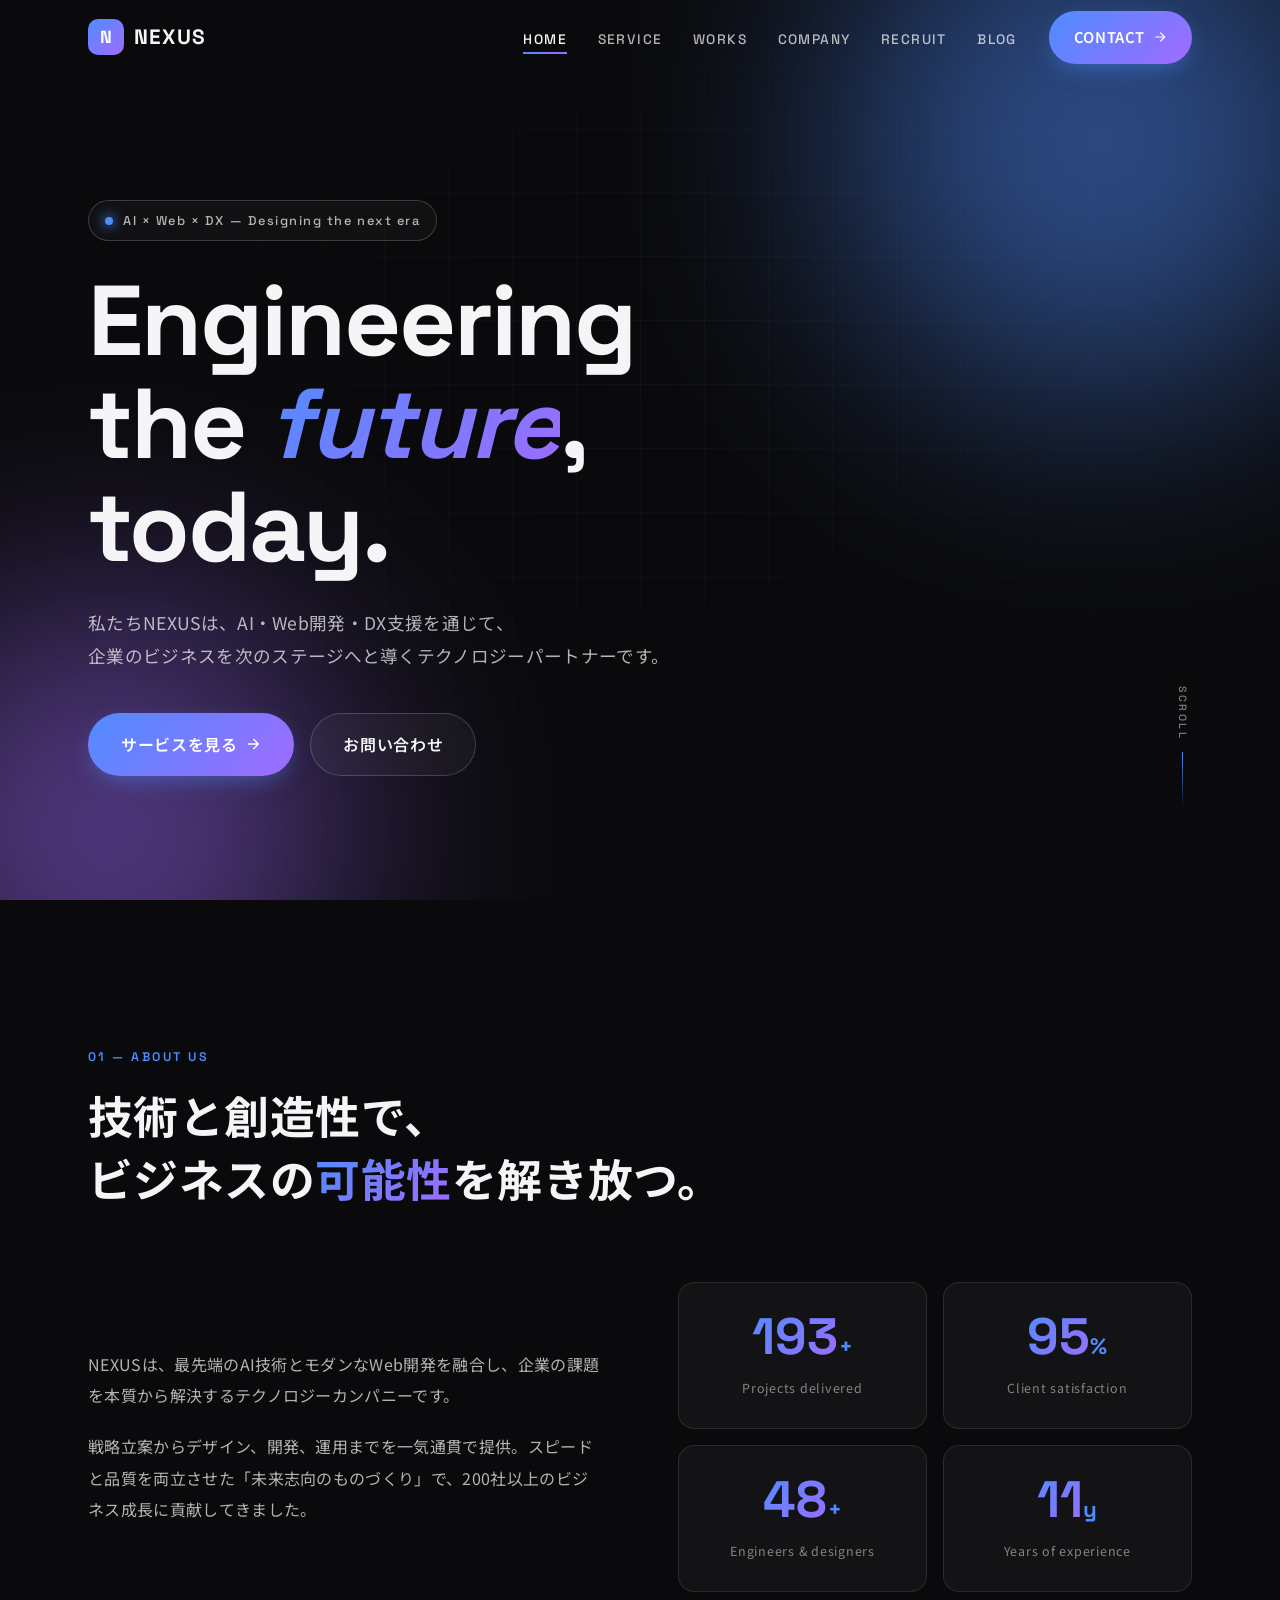
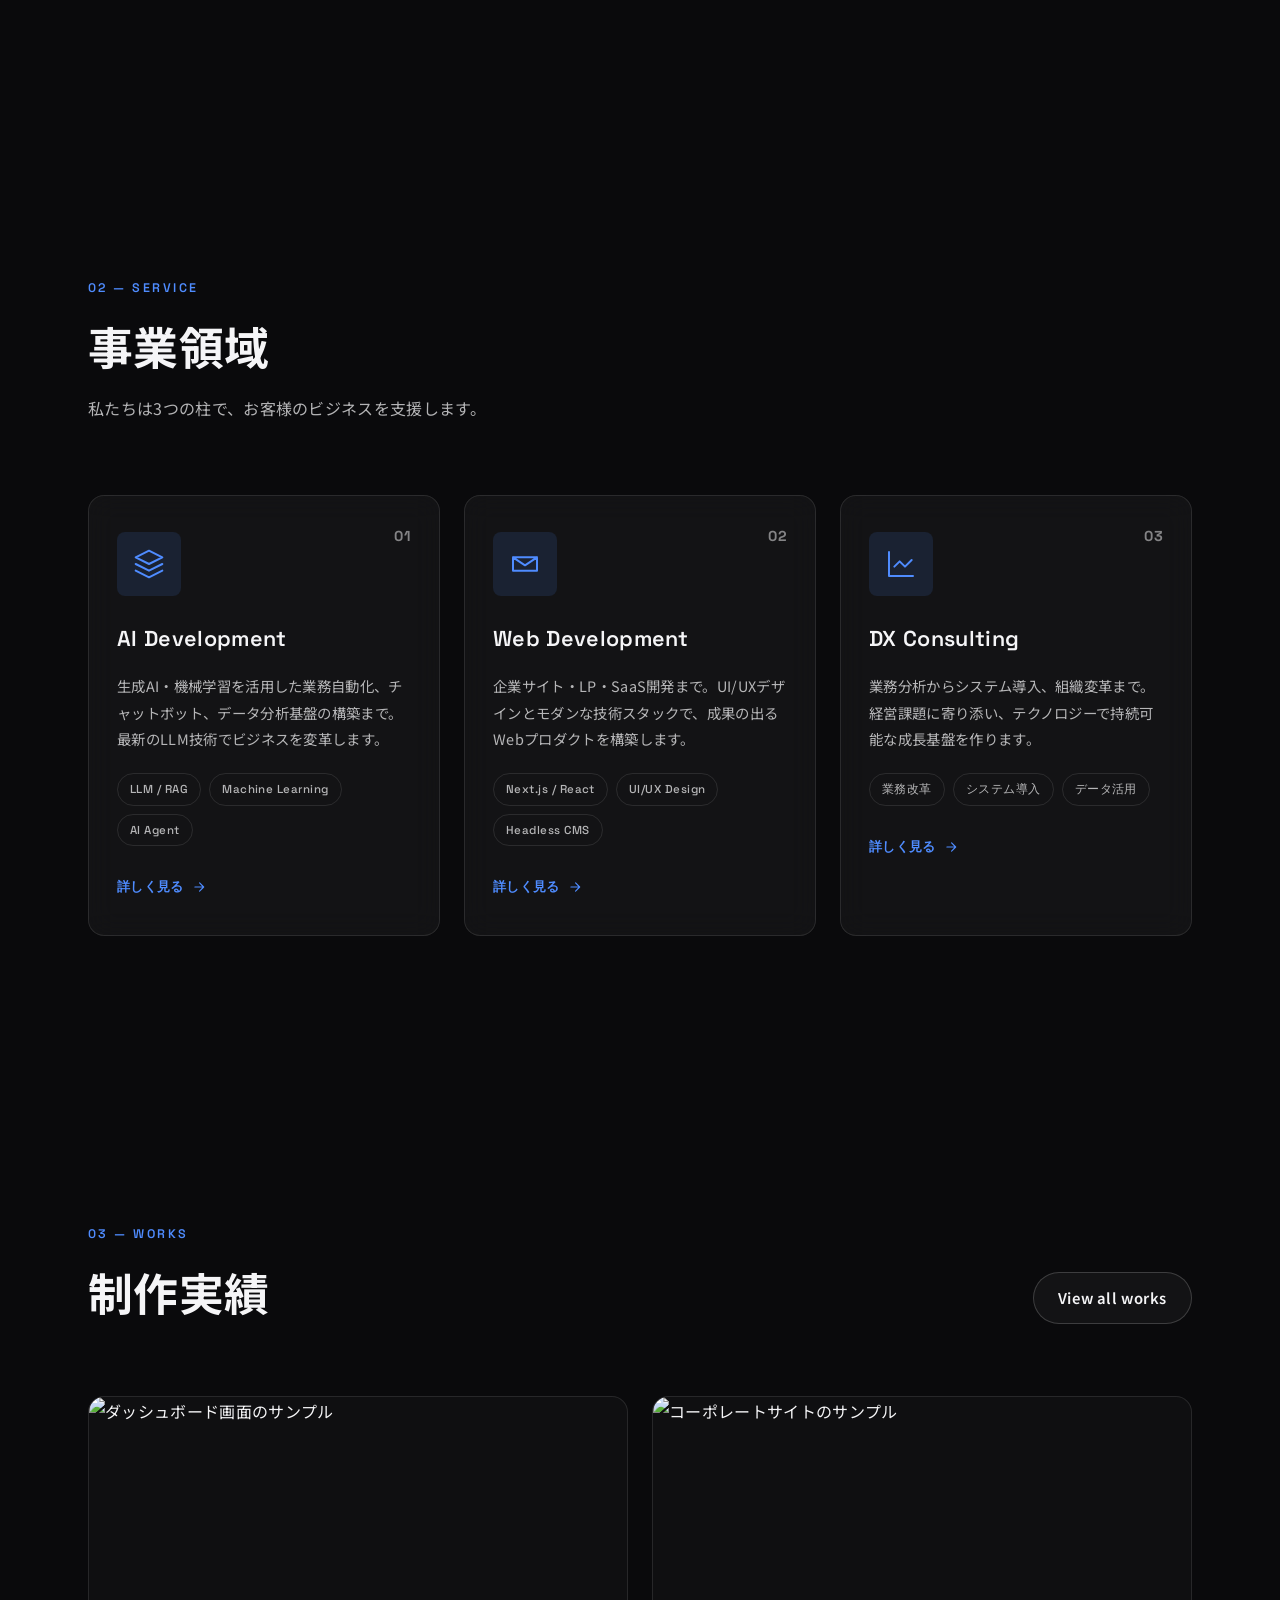
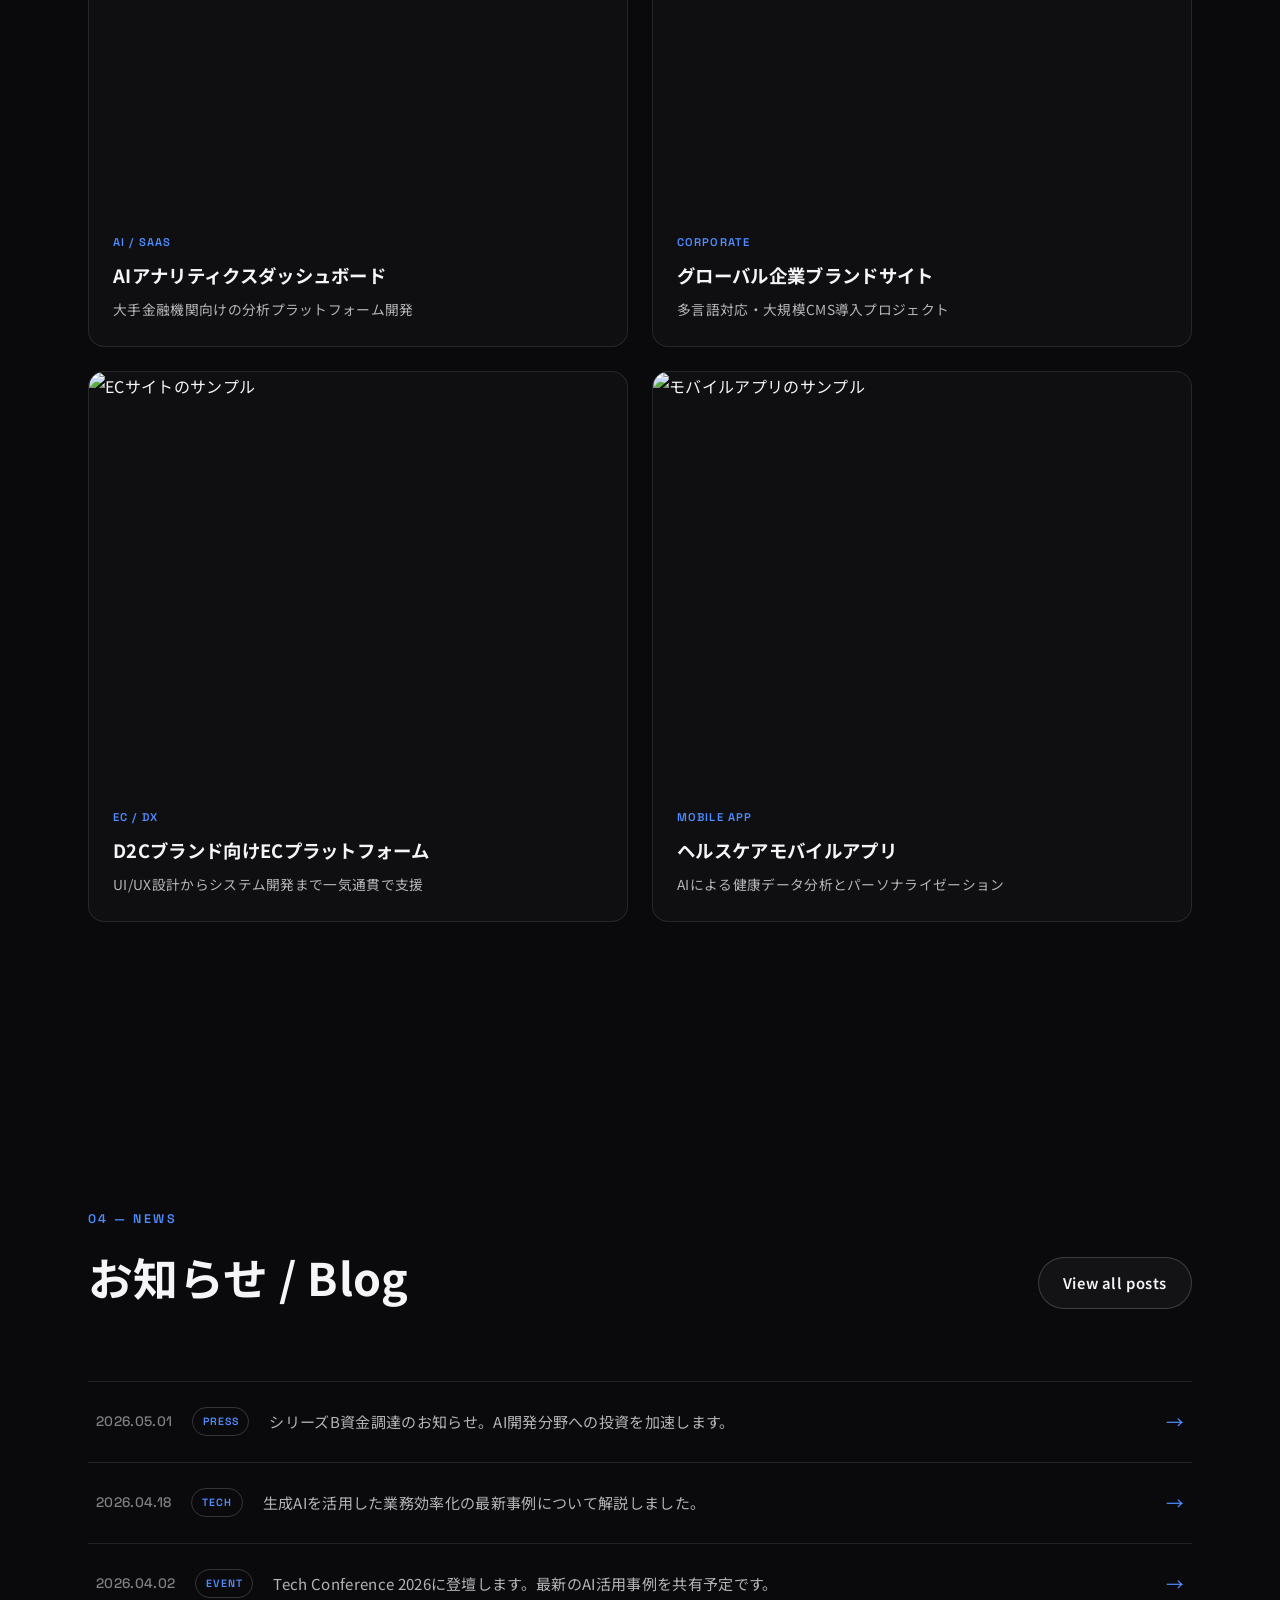
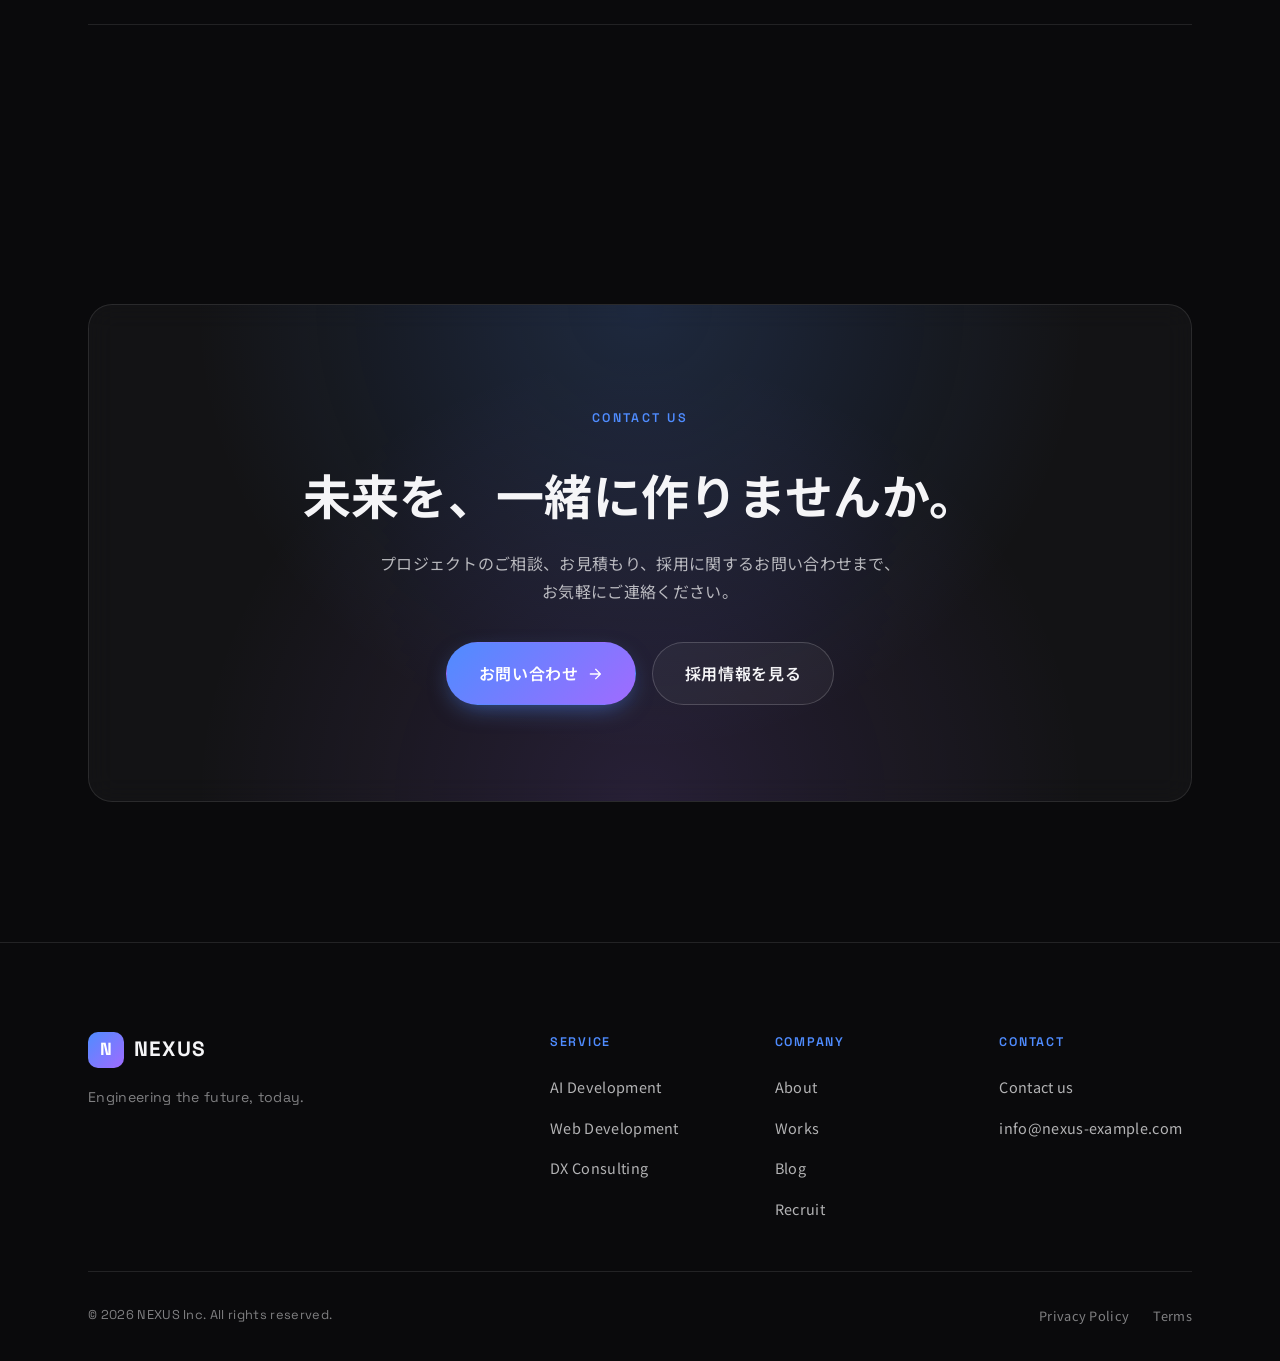
==== index.html @ 5a30b264 "Add files via upload" ====
<!DOCTYPE html>
<html lang="ja">
<head>
  <meta charset="UTF-8" />
  <meta name="viewport" content="width=device-width, initial-scale=1.0" />
  <meta name="format-detection" content="telephone=no" />

  <!-- SEO -->
  <title>NEXUS Inc. | AI・Web開発・DX支援で未来を設計するIT企業</title>
  <meta name="description" content="NEXUS Inc.はAI開発・Webサービス構築・DX支援を行うテクノロジーカンパニーです。最先端の技術と洗練されたデザインで、企業の未来を共に創造します。" />
  <meta name="keywords" content="AI開発,Web制作,DX支援,IT企業,東京,システム開発,UI/UX" />
  <meta name="author" content="NEXUS Inc." />
  <meta name="robots" content="index, follow" />

  <!-- OGP -->
  <meta property="og:title" content="NEXUS Inc. | AI・Web開発・DX支援で未来を設計するIT企業" />
  <meta property="og:description" content="最先端のテクノロジーで、企業の未来を共に創造します。" />
  <meta property="og:type" content="website" />
  <meta property="og:url" content="https://hirotonozaki.github.io/nexus-portfolio-site/" />
  <meta property="og:image" content="https://hirotonozaki.github.io/nexus-portfolio-site/assets/images/preview-mockup.png" />
  <meta name="twitter:card" content="summary_large_image" />

  <!-- Preconnect for performance -->
  <link rel="preconnect" href="https://fonts.googleapis.com" />
  <link rel="preconnect" href="https://fonts.gstatic.com" crossorigin />
  <link rel="preconnect" href="https://images.unsplash.com" />

  <!-- Fonts -->
  <link href="https://fonts.googleapis.com/css2?family=Inter:wght@300;400;500;600;700;800&family=Noto+Sans+JP:wght@300;400;500;700&family=Space+Grotesk:wght@400;500;600;700&display=swap" rel="stylesheet" />

  <!-- Favicon -->
  <link rel="icon" type="image/svg+xml" href="data:image/svg+xml,%3Csvg xmlns='http://www.w3.org/2000/svg' viewBox='0 0 100 100'%3E%3Crect width='100' height='100' rx='20' fill='%230a0a0a'/%3E%3Ctext x='50' y='68' font-family='Arial' font-size='60' font-weight='800' fill='%234f8cff' text-anchor='middle'%3EN%3C/text%3E%3C/svg%3E" />

  <!-- Stylesheets（読み込み順: reset → style） -->
  <link rel="stylesheet" href="css/reset.css" />
  <link rel="stylesheet" href="css/style.css" />
</head>
<body>

  <!-- ========== Header ========== -->
  <header class="header" id="header">
    <div class="header__inner">
      <a href="index.html" class="header__logo" aria-label="NEXUS Inc. ホームへ">
        <span class="header__logo-mark">N</span>
        <span class="header__logo-text">NEXUS</span>
      </a>

      <!-- PCナビゲーション -->
      <nav class="nav" aria-label="メインナビゲーション">
        <ul class="nav__list">
          <li><a href="index.html" class="nav__link is-active">HOME</a></li>
          <li><a href="pages/service.html" class="nav__link">SERVICE</a></li>
          <li><a href="pages/works.html" class="nav__link">WORKS</a></li>
          <li><a href="pages/company.html" class="nav__link">COMPANY</a></li>
          <li><a href="pages/recruit.html" class="nav__link">RECRUIT</a></li>
          <li><a href="pages/blog.html" class="nav__link">BLOG</a></li>
        </ul>
      </nav>

      <a href="pages/contact.html" class="header__cta btn btn--primary">
        <span>CONTACT</span>
        <svg width="14" height="14" viewBox="0 0 24 24" fill="none" aria-hidden="true">
          <path d="M5 12h14M13 5l7 7-7 7" stroke="currentColor" stroke-width="2" stroke-linecap="round" stroke-linejoin="round"/>
        </svg>
      </a>

      <!-- ハンバーガーボタン -->
      <button class="hamburger" id="hamburger" aria-label="メニューを開く" aria-expanded="false" aria-controls="drawer">
        <span></span>
        <span></span>
        <span></span>
      </button>
    </div>
  </header>

  <!-- ========== ドロワー（モバイル用メニュー） ========== -->
  <div class="drawer" id="drawer" aria-hidden="true">
    <nav class="drawer__nav" aria-label="モバイルナビゲーション">
      <ul class="drawer__list">
        <li><a href="index.html" class="drawer__link"><span class="drawer__num">01</span>HOME</a></li>
        <li><a href="pages/service.html" class="drawer__link"><span class="drawer__num">02</span>SERVICE</a></li>
        <li><a href="pages/works.html" class="drawer__link"><span class="drawer__num">03</span>WORKS</a></li>
        <li><a href="pages/company.html" class="drawer__link"><span class="drawer__num">04</span>COMPANY</a></li>
        <li><a href="pages/recruit.html" class="drawer__link"><span class="drawer__num">05</span>RECRUIT</a></li>
        <li><a href="pages/blog.html" class="drawer__link"><span class="drawer__num">06</span>BLOG</a></li>
        <li><a href="pages/contact.html" class="drawer__link"><span class="drawer__num">07</span>CONTACT</a></li>
      </ul>
      <div class="drawer__info">
        <p class="drawer__info-label">Get in touch</p>
        <a href="mailto:info@nexus-example.com" class="drawer__info-mail">info@nexus-example.com</a>
      </div>
    </nav>
  </div>

  <main>

    <!-- ========== Hero ========== -->
    <section class="hero" aria-label="ヒーローセクション">
      <!-- 背景のグラデーション・パーティクル -->
      <div class="hero__bg" aria-hidden="true">
        <div class="hero__gradient hero__gradient--1"></div>
        <div class="hero__gradient hero__gradient--2"></div>
        <div class="hero__grid"></div>
      </div>

      <div class="hero__inner container">
        <p class="hero__tagline" data-animate="fade-up">
          <span class="hero__tagline-dot"></span>
          AI × Web × DX — Designing the next era
        </p>

        <h1 class="hero__title">
          <span class="hero__title-line" data-animate="fade-up" data-delay="100">Engineering</span>
          <span class="hero__title-line" data-animate="fade-up" data-delay="200">the <em>future</em>,</span>
          <span class="hero__title-line" data-animate="fade-up" data-delay="300">today.</span>
        </h1>

        <p class="hero__lead" data-animate="fade-up" data-delay="500">
          私たちNEXUSは、AI・Web開発・DX支援を通じて、<br />
          企業のビジネスを次のステージへと導くテクノロジーパートナーです。
        </p>

        <div class="hero__actions" data-animate="fade-up" data-delay="700">
          <a href="pages/service.html" class="btn btn--primary btn--lg">
            <span>サービスを見る</span>
            <svg width="16" height="16" viewBox="0 0 24 24" fill="none" aria-hidden="true">
              <path d="M5 12h14M13 5l7 7-7 7" stroke="currentColor" stroke-width="2" stroke-linecap="round" stroke-linejoin="round"/>
            </svg>
          </a>
          <a href="pages/contact.html" class="btn btn--ghost btn--lg">
            <span>お問い合わせ</span>
          </a>
        </div>

        <!-- スクロールインジケーター -->
        <div class="hero__scroll" aria-hidden="true">
          <span class="hero__scroll-text">SCROLL</span>
          <span class="hero__scroll-line"></span>
        </div>
      </div>
    </section>

    <!-- ========== About (ミッション) ========== -->
    <section class="about section" aria-labelledby="about-title">
      <div class="container">
        <div class="section-head" data-animate="fade-up">
          <span class="section-head__label">01 — About us</span>
          <h2 class="section-head__title" id="about-title">
            技術と創造性で、<br />
            ビジネスの<em>可能性</em>を解き放つ。
          </h2>
        </div>

        <div class="about__grid">
          <div class="about__text" data-animate="fade-up">
            <p>
              NEXUSは、最先端のAI技術とモダンなWeb開発を融合し、企業の課題を本質から解決するテクノロジーカンパニーです。
            </p>
            <p>
              戦略立案からデザイン、開発、運用までを一気通貫で提供。スピードと品質を両立させた「未来志向のものづくり」で、200社以上のビジネス成長に貢献してきました。
            </p>
          </div>
          <div class="about__stats" data-animate="fade-up" data-delay="200">
            <div class="stat glass">
              <span class="stat__num" data-count="200">0</span><span class="stat__suffix">+</span>
              <span class="stat__label">Projects delivered</span>
            </div>
            <div class="stat glass">
              <span class="stat__num" data-count="98">0</span><span class="stat__suffix">%</span>
              <span class="stat__label">Client satisfaction</span>
            </div>
            <div class="stat glass">
              <span class="stat__num" data-count="50">0</span><span class="stat__suffix">+</span>
              <span class="stat__label">Engineers & designers</span>
            </div>
            <div class="stat glass">
              <span class="stat__num" data-count="12">0</span><span class="stat__suffix">y</span>
              <span class="stat__label">Years of experience</span>
            </div>
          </div>
        </div>
      </div>
    </section>

    <!-- ========== Service ========== -->
    <section class="service section" aria-labelledby="service-title">
      <div class="container">
        <div class="section-head" data-animate="fade-up">
          <span class="section-head__label">02 — Service</span>
          <h2 class="section-head__title" id="service-title">
            事業領域
          </h2>
          <p class="section-head__desc">
            私たちは3つの柱で、お客様のビジネスを支援します。
          </p>
        </div>

        <div class="service__grid">
          <!-- Card 1 -->
          <article class="service-card glass" data-animate="fade-up">
            <div class="service-card__icon" aria-hidden="true">
              <svg width="32" height="32" viewBox="0 0 24 24" fill="none">
                <path d="M12 2L2 7l10 5 10-5-10-5zM2 17l10 5 10-5M2 12l10 5 10-5" stroke="currentColor" stroke-width="1.5" stroke-linecap="round" stroke-linejoin="round"/>
              </svg>
            </div>
            <span class="service-card__num">01</span>
            <h3 class="service-card__title">AI Development</h3>
            <p class="service-card__desc">
              生成AI・機械学習を活用した業務自動化、チャットボット、データ分析基盤の構築まで。最新のLLM技術でビジネスを変革します。
            </p>
            <ul class="service-card__tags">
              <li>LLM / RAG</li>
              <li>Machine Learning</li>
              <li>AI Agent</li>
            </ul>
            <a href="pages/service.html" class="service-card__link">
              詳しく見る
              <svg width="14" height="14" viewBox="0 0 24 24" fill="none" aria-hidden="true">
                <path d="M5 12h14M13 5l7 7-7 7" stroke="currentColor" stroke-width="2" stroke-linecap="round" stroke-linejoin="round"/>
              </svg>
            </a>
          </article>

          <!-- Card 2 -->
          <article class="service-card glass" data-animate="fade-up" data-delay="150">
            <div class="service-card__icon" aria-hidden="true">
              <svg width="32" height="32" viewBox="0 0 24 24" fill="none">
                <path d="M21 7H3v10h18V7zM3 7l9 6 9-6" stroke="currentColor" stroke-width="1.5" stroke-linecap="round" stroke-linejoin="round"/>
              </svg>
            </div>
            <span class="service-card__num">02</span>
            <h3 class="service-card__title">Web Development</h3>
            <p class="service-card__desc">
              企業サイト・LP・SaaS開発まで。UI/UXデザインとモダンな技術スタックで、成果の出るWebプロダクトを構築します。
            </p>
            <ul class="service-card__tags">
              <li>Next.js / React</li>
              <li>UI/UX Design</li>
              <li>Headless CMS</li>
            </ul>
            <a href="pages/service.html" class="service-card__link">
              詳しく見る
              <svg width="14" height="14" viewBox="0 0 24 24" fill="none" aria-hidden="true">
                <path d="M5 12h14M13 5l7 7-7 7" stroke="currentColor" stroke-width="2" stroke-linecap="round" stroke-linejoin="round"/>
              </svg>
            </a>
          </article>

          <!-- Card 3 -->
          <article class="service-card glass" data-animate="fade-up" data-delay="300">
            <div class="service-card__icon" aria-hidden="true">
              <svg width="32" height="32" viewBox="0 0 24 24" fill="none">
                <path d="M3 3v18h18M7 14l4-4 4 4 5-5" stroke="currentColor" stroke-width="1.5" stroke-linecap="round" stroke-linejoin="round"/>
              </svg>
            </div>
            <span class="service-card__num">03</span>
            <h3 class="service-card__title">DX Consulting</h3>
            <p class="service-card__desc">
              業務分析からシステム導入、組織変革まで。経営課題に寄り添い、テクノロジーで持続可能な成長基盤を作ります。
            </p>
            <ul class="service-card__tags">
              <li>業務改革</li>
              <li>システム導入</li>
              <li>データ活用</li>
            </ul>
            <a href="pages/service.html" class="service-card__link">
              詳しく見る
              <svg width="14" height="14" viewBox="0 0 24 24" fill="none" aria-hidden="true">
                <path d="M5 12h14M13 5l7 7-7 7" stroke="currentColor" stroke-width="2" stroke-linecap="round" stroke-linejoin="round"/>
              </svg>
            </a>
          </article>
        </div>
      </div>
    </section>

    <!-- ========== Works ========== -->
    <section class="works section" aria-labelledby="works-title">
      <div class="container">
        <div class="section-head section-head--row" data-animate="fade-up">
          <div>
            <span class="section-head__label">03 — Works</span>
            <h2 class="section-head__title" id="works-title">制作実績</h2>
          </div>
          <a href="pages/works.html" class="btn btn--ghost">View all works</a>
        </div>

        <div class="works__grid">
          <a href="pages/works.html" class="work-card" data-animate="fade-up">
            <div class="work-card__img">
              <img src="https://images.unsplash.com/photo-1551288049-bebda4e38f71?w=800&q=80" width="800" height="600" alt="ダッシュボード画面のサンプル" loading="lazy" />
            </div>
            <div class="work-card__body">
              <span class="work-card__tag">AI / SaaS</span>
              <h3 class="work-card__title">AIアナリティクスダッシュボード</h3>
              <p class="work-card__desc">大手金融機関向けの分析プラットフォーム開発</p>
            </div>
          </a>

          <a href="pages/works.html" class="work-card" data-animate="fade-up" data-delay="150">
            <div class="work-card__img">
              <img src="https://images.unsplash.com/photo-1460925895917-afdab827c52f?w=800&q=80" width="800" height="600" alt="コーポレートサイトのサンプル" loading="lazy" />
            </div>
            <div class="work-card__body">
              <span class="work-card__tag">Corporate</span>
              <h3 class="work-card__title">グローバル企業ブランドサイト</h3>
              <p class="work-card__desc">多言語対応・大規模CMS導入プロジェクト</p>
            </div>
          </a>

          <a href="pages/works.html" class="work-card" data-animate="fade-up" data-delay="300">
            <div class="work-card__img">
              <img src="https://images.unsplash.com/photo-1556761175-5973dc0f32e7?w=800&q=80" width="800" height="600" alt="ECサイトのサンプル" loading="lazy" />
            </div>
            <div class="work-card__body">
              <span class="work-card__tag">EC / DX</span>
              <h3 class="work-card__title">D2Cブランド向けECプラットフォーム</h3>
              <p class="work-card__desc">UI/UX設計からシステム開発まで一気通貫で支援</p>
            </div>
          </a>

          <a href="pages/works.html" class="work-card" data-animate="fade-up" data-delay="450">
            <div class="work-card__img">
              <img src="https://images.unsplash.com/photo-1581291518857-4e27b48ff24e?w=800&q=80" width="800" height="600" alt="モバイルアプリのサンプル" loading="lazy" />
            </div>
            <div class="work-card__body">
              <span class="work-card__tag">Mobile App</span>
              <h3 class="work-card__title">ヘルスケアモバイルアプリ</h3>
              <p class="work-card__desc">AIによる健康データ分析とパーソナライゼーション</p>
            </div>
          </a>
        </div>
      </div>
    </section>

    <!-- ========== News / Blog ========== -->
    <section class="news section" aria-labelledby="news-title">
      <div class="container">
        <div class="section-head section-head--row" data-animate="fade-up">
          <div>
            <span class="section-head__label">04 — News</span>
            <h2 class="section-head__title" id="news-title">お知らせ / Blog</h2>
          </div>
          <a href="pages/blog.html" class="btn btn--ghost">View all posts</a>
        </div>

        <ul class="news__list">
          <li class="news__item" data-animate="fade-up">
            <a href="pages/blog.html" class="news__link">
              <time class="news__date" datetime="2026-05-01">2026.05.01</time>
              <span class="news__tag">PRESS</span>
              <p class="news__title">シリーズB資金調達のお知らせ。AI開発分野への投資を加速します。</p>
              <span class="news__arrow" aria-hidden="true">→</span>
            </a>
          </li>
          <li class="news__item" data-animate="fade-up" data-delay="100">
            <a href="pages/blog.html" class="news__link">
              <time class="news__date" datetime="2026-04-18">2026.04.18</time>
              <span class="news__tag">TECH</span>
              <p class="news__title">生成AIを活用した業務効率化の最新事例について解説しました。</p>
              <span class="news__arrow" aria-hidden="true">→</span>
            </a>
          </li>
          <li class="news__item" data-animate="fade-up" data-delay="200">
            <a href="pages/blog.html" class="news__link">
              <time class="news__date" datetime="2026-04-02">2026.04.02</time>
              <span class="news__tag">EVENT</span>
              <p class="news__title">Tech Conference 2026に登壇します。最新のAI活用事例を共有予定です。</p>
              <span class="news__arrow" aria-hidden="true">→</span>
            </a>
          </li>
        </ul>
      </div>
    </section>

    <!-- ========== CTA ========== -->
    <section class="cta section" aria-labelledby="cta-title">
      <div class="container">
        <div class="cta__inner glass" data-animate="fade-up">
          <div class="cta__bg" aria-hidden="true"></div>
          <span class="section-head__label">Contact us</span>
          <h2 class="cta__title" id="cta-title">
            未来を、<br class="sp-only" />一緒に作りませんか。
          </h2>
          <p class="cta__desc">
            プロジェクトのご相談、お見積もり、採用に関するお問い合わせまで、<br />
            お気軽にご連絡ください。
          </p>
          <div class="cta__actions">
            <a href="pages/contact.html" class="btn btn--primary btn--lg">
              <span>お問い合わせ</span>
              <svg width="16" height="16" viewBox="0 0 24 24" fill="none" aria-hidden="true">
                <path d="M5 12h14M13 5l7 7-7 7" stroke="currentColor" stroke-width="2" stroke-linecap="round" stroke-linejoin="round"/>
              </svg>
            </a>
            <a href="pages/recruit.html" class="btn btn--ghost btn--lg">
              <span>採用情報を見る</span>
            </a>
          </div>
        </div>
      </div>
    </section>

  </main>

  <!-- ========== Footer ========== -->
  <footer class="footer" role="contentinfo">
    <div class="container">
      <div class="footer__top">
        <div class="footer__brand">
          <a href="index.html" class="footer__logo">
            <span class="header__logo-mark">N</span>
            <span class="header__logo-text">NEXUS</span>
          </a>
          <p class="footer__tagline">Engineering the future, today.</p>
        </div>

        <nav class="footer__nav" aria-label="フッターナビゲーション">
          <div class="footer__col">
            <h4 class="footer__heading">Service</h4>
            <ul>
              <li><a href="pages/service.html">AI Development</a></li>
              <li><a href="pages/service.html">Web Development</a></li>
              <li><a href="pages/service.html">DX Consulting</a></li>
            </ul>
          </div>
          <div class="footer__col">
            <h4 class="footer__heading">Company</h4>
            <ul>
              <li><a href="pages/company.html">About</a></li>
              <li><a href="pages/works.html">Works</a></li>
              <li><a href="pages/blog.html">Blog</a></li>
              <li><a href="pages/recruit.html">Recruit</a></li>
            </ul>
          </div>
          <div class="footer__col">
            <h4 class="footer__heading">Contact</h4>
            <ul>
              <li><a href="pages/contact.html">Contact us</a></li>
              <li><a href="mailto:info@nexus-example.com">info@nexus-example.com</a></li>
            </ul>
          </div>
        </nav>
      </div>

      <div class="footer__bottom">
        <p class="footer__copy">© 2026 NEXUS Inc. All rights reserved.</p>
        <ul class="footer__legal">
          <li><a href="#">Privacy Policy</a></li>
          <li><a href="#">Terms</a></li>
        </ul>
      </div>
    </div>
  </footer>

  <!-- ページトップに戻るボタン -->
  <button class="page-top" id="pageTop" aria-label="ページトップへ戻る">
    <svg width="16" height="16" viewBox="0 0 24 24" fill="none" aria-hidden="true">
      <path d="M12 19V5M5 12l7-7 7 7" stroke="currentColor" stroke-width="2" stroke-linecap="round" stroke-linejoin="round"/>
    </svg>
  </button>

  <!-- JavaScript -->
  <script src="js/main.js" defer></script>
</body>
</html>
---- css/style.css ----
/* ============================================================
   style.css — NEXUS Inc. 全ページ共通スタイル
   ------------------------------------------------------------
   1. デザイントークン（CSS変数）
   2. ベース
   3. レイアウト共通（container / section / section-head）
   4. ボタン / glass
   5. ヘッダー / ナビ / ドロワー / ハンバーガー
   6. ヒーロー
   7. About / 統計
   8. Service
   9. Works
   10. News
   11. CTA
   12. フッター / ページトップ
   13. スクロールアニメーション
   14. レスポンシブ
   15. 印刷
============================================================ */

/* ============================================================
   1. デザイントークン
============================================================ */
:root {
  --color-bg: #0a0a0c;
  --color-surface: #14141a;
  --color-text: #f5f5f7;
  --color-text-sub: rgba(245, 245, 247, 0.72);
  --color-text-muted: rgba(245, 245, 247, 0.5);
  --color-border: rgba(255, 255, 255, 0.1);
  --color-border-strong: rgba(255, 255, 255, 0.18);

  --color-accent: #4f8cff;
  --color-accent-2: #a06bff;
  --color-accent-soft: rgba(79, 140, 255, 0.12);
  --gradient-accent: linear-gradient(135deg, #4f8cff 0%, #a06bff 100%);

  --font-en: 'Space Grotesk', 'Inter', -apple-system, sans-serif;
  --font-jp: 'Noto Sans JP', -apple-system, BlinkMacSystemFont, 'Hiragino Sans', sans-serif;

  --radius-sm: 8px;
  --radius-md: 16px;
  --radius-lg: 24px;
  --radius-pill: 999px;

  --header-h: 76px;
  --transition: 0.3s cubic-bezier(0.4, 0, 0.2, 1);
  --container-max: 1200px;
}

/* ============================================================
   2. ベース
============================================================ */
html {
  scroll-behavior: smooth;
}

body {
  font-family: var(--font-jp);
  color: var(--color-text);
  background-color: var(--color-bg);
  line-height: 1.8;
  letter-spacing: 0.02em;
  overflow-x: hidden;
}

em {
  font-style: normal;
}

::selection {
  background: var(--color-accent);
  color: #fff;
}

/* ============================================================
   3. レイアウト共通
============================================================ */
.container {
  width: 100%;
  max-width: var(--container-max);
  margin-inline: auto;
  padding-inline: clamp(20px, 5vw, 48px);
}

.section {
  padding-block: clamp(72px, 12vw, 140px);
}

.section-head {
  margin-bottom: clamp(40px, 6vw, 72px);
}

.section-head--row {
  display: flex;
  align-items: flex-end;
  justify-content: space-between;
  gap: 24px;
  flex-wrap: wrap;
}

.section-head__label {
  display: inline-block;
  font-family: var(--font-en);
  font-size: 0.78rem;
  font-weight: 600;
  letter-spacing: 0.2em;
  text-transform: uppercase;
  color: var(--color-accent);
  margin-bottom: 16px;
}

.section-head__title {
  font-family: var(--font-jp);
  font-size: clamp(1.8rem, 4vw, 2.8rem);
  font-weight: 700;
  line-height: 1.4;
  letter-spacing: 0.01em;
}

.section-head__title em {
  background: var(--gradient-accent);
  -webkit-background-clip: text;
  background-clip: text;
  -webkit-text-fill-color: transparent;
  color: transparent;
}

.section-head__desc {
  margin-top: 16px;
  font-size: 1rem;
  color: var(--color-text-sub);
}

.sp-only {
  display: none;
}

/* ============================================================
   4. ボタン / glass
============================================================ */
.btn {
  display: inline-flex;
  align-items: center;
  justify-content: center;
  gap: 8px;
  padding: 12px 24px;
  font-family: var(--font-jp);
  font-size: 0.92rem;
  font-weight: 600;
  letter-spacing: 0.04em;
  border-radius: var(--radius-pill);
  border: 1px solid transparent;
  cursor: pointer;
  transition: transform var(--transition), background-color var(--transition),
    border-color var(--transition), box-shadow var(--transition);
}

.btn svg {
  flex-shrink: 0;
}

.btn--lg {
  padding: 16px 32px;
  font-size: 1rem;
}

.btn--primary {
  background: var(--gradient-accent);
  color: #fff;
  box-shadow: 0 8px 24px -8px rgba(79, 140, 255, 0.6);
}

.btn--primary:hover {
  transform: translateY(-2px);
  box-shadow: 0 12px 32px -8px rgba(79, 140, 255, 0.75);
}

.btn--ghost {
  background: rgba(255, 255, 255, 0.04);
  border-color: var(--color-border-strong);
  color: var(--color-text);
}

.btn--ghost:hover {
  background: rgba(255, 255, 255, 0.09);
  border-color: var(--color-accent);
  transform: translateY(-2px);
}

.glass {
  background: rgba(255, 255, 255, 0.04);
  border: 1px solid var(--color-border);
  -webkit-backdrop-filter: blur(14px);
  backdrop-filter: blur(14px);
}

/* ============================================================
   5. ヘッダー / ナビ / ドロワー / ハンバーガー
============================================================ */
.header {
  position: fixed;
  inset: 0 0 auto 0;
  z-index: 100;
  height: var(--header-h);
  transition: background-color var(--transition), border-color var(--transition),
    backdrop-filter var(--transition);
  border-bottom: 1px solid transparent;
}

.header.is-scrolled {
  background: rgba(10, 10, 12, 0.8);
  -webkit-backdrop-filter: blur(16px);
  backdrop-filter: blur(16px);
  border-bottom-color: var(--color-border);
}

.header__inner {
  display: flex;
  align-items: center;
  height: 100%;
  width: 100%;
  max-width: var(--container-max);
  margin-inline: auto;
  padding-inline: clamp(20px, 5vw, 48px);
  gap: 24px;
}

.header__logo,
.footer__logo {
  display: flex;
  align-items: center;
  gap: 10px;
}

.header__logo-mark {
  display: grid;
  place-items: center;
  width: 36px;
  height: 36px;
  font-family: var(--font-en);
  font-size: 1.1rem;
  font-weight: 800;
  color: #fff;
  background: var(--gradient-accent);
  border-radius: 10px;
}

.header__logo-text {
  font-family: var(--font-en);
  font-size: 1.3rem;
  font-weight: 700;
  letter-spacing: 0.06em;
}

.nav {
  margin-left: auto;
}

.nav__list {
  display: flex;
  gap: clamp(16px, 2.4vw, 36px);
}

.nav__link {
  position: relative;
  font-family: var(--font-en);
  font-size: 0.86rem;
  font-weight: 500;
  letter-spacing: 0.1em;
  color: var(--color-text-sub);
  padding-block: 6px;
  transition: color var(--transition);
}

.nav__link::after {
  content: '';
  position: absolute;
  left: 0;
  bottom: 0;
  width: 100%;
  height: 2px;
  background: var(--gradient-accent);
  transform: scaleX(0);
  transform-origin: left;
  transition: transform var(--transition);
}

.nav__link:hover,
.nav__link.is-active {
  color: var(--color-text);
}

.nav__link:hover::after,
.nav__link.is-active::after {
  transform: scaleX(1);
}

.header__cta {
  margin-left: 8px;
}

/* ハンバーガー */
.hamburger {
  display: none;
  flex-direction: column;
  justify-content: center;
  gap: 6px;
  width: 44px;
  height: 44px;
  margin-left: auto;
}

.hamburger span {
  display: block;
  width: 24px;
  height: 2px;
  margin-inline: auto;
  background: var(--color-text);
  border-radius: 2px;
  transition: transform var(--transition), opacity var(--transition);
}

.hamburger.is-open span:nth-child(1) {
  transform: translateY(8px) rotate(45deg);
}

.hamburger.is-open span:nth-child(2) {
  opacity: 0;
}

.hamburger.is-open span:nth-child(3) {
  transform: translateY(-8px) rotate(-45deg);
}

/* ドロワー */
.drawer {
  position: fixed;
  inset: 0;
  z-index: 90;
  background: rgba(10, 10, 12, 0.97);
  -webkit-backdrop-filter: blur(20px);
  backdrop-filter: blur(20px);
  display: flex;
  align-items: center;
  justify-content: center;
  opacity: 0;
  visibility: hidden;
  transition: opacity var(--transition), visibility var(--transition);
}

.drawer.is-open {
  opacity: 1;
  visibility: visible;
}

.drawer__nav {
  width: 100%;
  max-width: 420px;
  padding: 32px;
}

.drawer__list {
  display: flex;
  flex-direction: column;
  gap: 4px;
}

.drawer__link {
  display: flex;
  align-items: baseline;
  gap: 16px;
  padding: 14px 8px;
  font-family: var(--font-en);
  font-size: 1.5rem;
  font-weight: 600;
  letter-spacing: 0.04em;
  border-bottom: 1px solid var(--color-border);
  transition: color var(--transition), padding-left var(--transition);
}

.drawer__link:hover {
  color: var(--color-accent);
  padding-left: 16px;
}

.drawer__num {
  font-size: 0.78rem;
  font-weight: 500;
  color: var(--color-text-muted);
}

.drawer__info {
  margin-top: 32px;
}

.drawer__info-label {
  font-family: var(--font-en);
  font-size: 0.74rem;
  letter-spacing: 0.18em;
  text-transform: uppercase;
  color: var(--color-text-muted);
  margin-bottom: 6px;
}

.drawer__info-mail {
  font-family: var(--font-en);
  font-size: 1rem;
  color: var(--color-accent);
}

/* ============================================================
   6. ヒーロー
============================================================ */
.hero {
  position: relative;
  min-height: 100vh;
  display: flex;
  align-items: center;
  padding-top: var(--header-h);
  overflow: hidden;
}

.hero__bg {
  position: absolute;
  inset: 0;
  z-index: 0;
  pointer-events: none;
}

.hero__gradient {
  position: absolute;
  border-radius: 50%;
  filter: blur(120px);
  opacity: 0.5;
}

.hero__gradient--1 {
  width: 520px;
  height: 520px;
  background: var(--color-accent);
  top: -120px;
  right: -80px;
}

.hero__gradient--2 {
  width: 460px;
  height: 460px;
  background: var(--color-accent-2);
  bottom: -160px;
  left: -120px;
}

.hero__grid {
  position: absolute;
  inset: 0;
  background-image: linear-gradient(rgba(255, 255, 255, 0.03) 1px, transparent 1px),
    linear-gradient(90deg, rgba(255, 255, 255, 0.03) 1px, transparent 1px);
  background-size: 64px 64px;
  -webkit-mask-image: radial-gradient(ellipse at 50% 40%, #000 0%, transparent 75%);
  mask-image: radial-gradient(ellipse at 50% 40%, #000 0%, transparent 75%);
}

.hero__inner {
  position: relative;
  z-index: 1;
  padding-block: 64px;
}

.hero__tagline {
  display: inline-flex;
  align-items: center;
  gap: 10px;
  font-family: var(--font-en);
  font-size: 0.8rem;
  font-weight: 500;
  letter-spacing: 0.12em;
  color: var(--color-text-sub);
  padding: 8px 16px;
  border: 1px solid var(--color-border-strong);
  border-radius: var(--radius-pill);
  background: rgba(255, 255, 255, 0.03);
  margin-bottom: 28px;
}

.hero__tagline-dot {
  width: 8px;
  height: 8px;
  border-radius: 50%;
  background: var(--color-accent);
  box-shadow: 0 0 12px 2px rgba(79, 140, 255, 0.7);
}

.hero__title {
  font-family: var(--font-en);
  font-size: clamp(2.8rem, 8.5vw, 6.2rem);
  font-weight: 700;
  line-height: 1.04;
  letter-spacing: -0.02em;
  margin-bottom: 28px;
}

.hero__title-line {
  display: block;
}

.hero__title em {
  background: var(--gradient-accent);
  -webkit-background-clip: text;
  background-clip: text;
  -webkit-text-fill-color: transparent;
  color: transparent;
  font-style: italic;
}

.hero__lead {
  font-size: clamp(0.95rem, 1.4vw, 1.1rem);
  color: var(--color-text-sub);
  line-height: 1.9;
  margin-bottom: 40px;
  max-width: 600px;
}

.hero__actions {
  display: flex;
  flex-wrap: wrap;
  gap: 16px;
}

.hero__scroll {
  position: absolute;
  right: clamp(20px, 5vw, 48px);
  bottom: 32px;
  display: flex;
  flex-direction: column;
  align-items: center;
  gap: 12px;
}

.hero__scroll-text {
  font-family: var(--font-en);
  font-size: 0.66rem;
  font-weight: 500;
  letter-spacing: 0.24em;
  color: var(--color-text-muted);
  writing-mode: vertical-rl;
}

.hero__scroll-line {
  width: 1px;
  height: 56px;
  background: linear-gradient(to bottom, var(--color-accent), transparent);
  animation: scrollLine 2s ease-in-out infinite;
}

@keyframes scrollLine {
  0%,
  100% {
    transform: scaleY(0.4);
    transform-origin: top;
    opacity: 0.4;
  }
  50% {
    transform: scaleY(1);
    transform-origin: top;
    opacity: 1;
  }
}

/* ============================================================
   7. About / 統計
============================================================ */
.about__grid {
  display: grid;
  grid-template-columns: 1fr 1fr;
  gap: clamp(32px, 6vw, 80px);
  align-items: center;
}

.about__text p {
  font-size: 1rem;
  color: var(--color-text-sub);
  line-height: 1.95;
}

.about__text p + p {
  margin-top: 20px;
}

.about__stats {
  display: grid;
  grid-template-columns: 1fr 1fr;
  gap: 16px;
}

.stat {
  padding: 28px 24px;
  border-radius: var(--radius-md);
  text-align: center;
}

.stat__num {
  font-family: var(--font-en);
  font-size: clamp(2.2rem, 5vw, 3.2rem);
  font-weight: 700;
  line-height: 1;
  background: var(--gradient-accent);
  -webkit-background-clip: text;
  background-clip: text;
  -webkit-text-fill-color: transparent;
  color: transparent;
}

.stat__suffix {
  font-family: var(--font-en);
  font-size: 1.4rem;
  font-weight: 700;
  color: var(--color-accent);
}

.stat__label {
  display: block;
  margin-top: 10px;
  font-size: 0.78rem;
  letter-spacing: 0.06em;
  color: var(--color-text-muted);
}

/* ============================================================
   8. Service
============================================================ */
.service__grid {
  display: grid;
  grid-template-columns: repeat(3, 1fr);
  gap: 24px;
}

.service-card {
  position: relative;
  padding: 36px 28px;
  border-radius: var(--radius-md);
  transition: transform var(--transition), border-color var(--transition);
}

.service-card:hover {
  transform: translateY(-6px);
  border-color: var(--color-accent);
}

.service-card__icon {
  display: grid;
  place-items: center;
  width: 64px;
  height: 64px;
  border-radius: var(--radius-sm);
  background: var(--color-accent-soft);
  color: var(--color-accent);
  margin-bottom: 24px;
}

.service-card__num {
  position: absolute;
  top: 28px;
  right: 28px;
  font-family: var(--font-en);
  font-size: 0.9rem;
  font-weight: 700;
  color: var(--color-text-muted);
}

.service-card__title {
  font-family: var(--font-en);
  font-size: 1.35rem;
  font-weight: 600;
  margin-bottom: 14px;
}

.service-card__desc {
  font-size: 0.9rem;
  color: var(--color-text-sub);
  line-height: 1.85;
  margin-bottom: 20px;
}

.service-card__tags {
  display: flex;
  flex-wrap: wrap;
  gap: 8px;
  margin-bottom: 24px;
}

.service-card__tags li {
  font-family: var(--font-en);
  font-size: 0.72rem;
  font-weight: 500;
  letter-spacing: 0.04em;
  color: var(--color-text-sub);
  padding: 5px 12px;
  border: 1px solid var(--color-border);
  border-radius: var(--radius-pill);
}

.service-card__link {
  display: inline-flex;
  align-items: center;
  gap: 8px;
  font-family: var(--font-en);
  font-size: 0.84rem;
  font-weight: 600;
  color: var(--color-accent);
  transition: gap var(--transition);
}

.service-card__link:hover {
  gap: 14px;
}

/* ============================================================
   9. Works
============================================================ */
.works__grid {
  display: grid;
  grid-template-columns: repeat(2, 1fr);
  gap: 24px;
}

.work-card {
  display: block;
  border-radius: var(--radius-md);
  overflow: hidden;
  border: 1px solid var(--color-border);
  background: rgba(255, 255, 255, 0.025);
  transition: transform var(--transition), border-color var(--transition);
}

.work-card:hover {
  transform: translateY(-6px);
  border-color: var(--color-accent);
}

.work-card__img {
  overflow: hidden;
  aspect-ratio: 4 / 3;
}

.work-card__img img {
  width: 100%;
  height: 100%;
  object-fit: cover;
  transition: transform 0.5s ease;
}

.work-card:hover .work-card__img img {
  transform: scale(1.06);
}

.work-card__body {
  padding: 24px;
}

.work-card__tag {
  display: inline-block;
  font-family: var(--font-en);
  font-size: 0.7rem;
  font-weight: 600;
  letter-spacing: 0.1em;
  text-transform: uppercase;
  color: var(--color-accent);
  margin-bottom: 10px;
}

.work-card__title {
  font-size: 1.15rem;
  font-weight: 700;
  margin-bottom: 8px;
  line-height: 1.5;
}

.work-card__desc {
  font-size: 0.86rem;
  color: var(--color-text-sub);
}

/* ============================================================
   10. News
============================================================ */
.news__list {
  border-top: 1px solid var(--color-border);
}

.news__link {
  display: flex;
  align-items: center;
  gap: 20px;
  padding: 24px 8px;
  border-bottom: 1px solid var(--color-border);
  transition: background-color var(--transition), padding-left var(--transition);
}

.news__link:hover {
  background: rgba(255, 255, 255, 0.03);
  padding-left: 20px;
}

.news__date {
  font-family: var(--font-en);
  font-size: 0.86rem;
  font-weight: 500;
  color: var(--color-text-muted);
  flex-shrink: 0;
}

.news__tag {
  font-family: var(--font-en);
  font-size: 0.66rem;
  font-weight: 600;
  letter-spacing: 0.08em;
  color: var(--color-accent);
  padding: 4px 10px;
  border: 1px solid var(--color-border-strong);
  border-radius: var(--radius-pill);
  flex-shrink: 0;
}

.news__title {
  flex: 1;
  font-size: 0.94rem;
  color: var(--color-text-sub);
}

.news__arrow {
  font-size: 1.1rem;
  color: var(--color-accent);
  flex-shrink: 0;
  transition: transform var(--transition);
}

.news__link:hover .news__arrow {
  transform: translateX(6px);
}

/* ============================================================
   11. CTA
============================================================ */
.cta__inner {
  position: relative;
  padding: clamp(48px, 8vw, 96px);
  border-radius: var(--radius-lg);
  text-align: center;
  overflow: hidden;
}

.cta__bg {
  position: absolute;
  inset: 0;
  background: radial-gradient(circle at 50% 0%, rgba(79, 140, 255, 0.18), transparent 60%),
    radial-gradient(circle at 50% 100%, rgba(160, 107, 255, 0.14), transparent 60%);
  pointer-events: none;
}

.cta__inner > *:not(.cta__bg) {
  position: relative;
  z-index: 1;
}

.cta__title {
  font-family: var(--font-jp);
  font-size: clamp(1.8rem, 4.5vw, 3rem);
  font-weight: 700;
  line-height: 1.4;
  margin-block: 16px 20px;
}

.cta__desc {
  font-size: 1rem;
  color: var(--color-text-sub);
  margin-bottom: 36px;
}

.cta__actions {
  display: flex;
  flex-wrap: wrap;
  gap: 16px;
  justify-content: center;
}

/* ============================================================
   12. フッター / ページトップ
============================================================ */
.footer {
  border-top: 1px solid var(--color-border);
  padding-block: clamp(48px, 7vw, 88px) 32px;
}

.footer__top {
  display: grid;
  grid-template-columns: 1.2fr 2fr;
  gap: clamp(32px, 6vw, 80px);
  padding-bottom: 48px;
  border-bottom: 1px solid var(--color-border);
}

.footer__tagline {
  margin-top: 16px;
  font-family: var(--font-en);
  font-size: 0.88rem;
  color: var(--color-text-muted);
}

.footer__nav {
  display: grid;
  grid-template-columns: repeat(3, 1fr);
  gap: 32px;
}

.footer__heading {
  font-family: var(--font-en);
  font-size: 0.78rem;
  font-weight: 600;
  letter-spacing: 0.14em;
  text-transform: uppercase;
  color: var(--color-accent);
  margin-bottom: 18px;
}

.footer__col ul {
  display: flex;
  flex-direction: column;
  gap: 12px;
}

.footer__col a {
  font-size: 0.9rem;
  color: var(--color-text-sub);
  transition: color var(--transition);
}

.footer__col a:hover {
  color: var(--color-text);
}

.footer__bottom {
  display: flex;
  align-items: center;
  justify-content: space-between;
  gap: 16px;
  flex-wrap: wrap;
  padding-top: 28px;
}

.footer__copy {
  font-family: var(--font-en);
  font-size: 0.8rem;
  color: var(--color-text-muted);
}

.footer__legal {
  display: flex;
  gap: 24px;
}

.footer__legal a {
  font-size: 0.8rem;
  color: var(--color-text-muted);
  transition: color var(--transition);
}

.footer__legal a:hover {
  color: var(--color-text);
}

/* ページトップ */
.page-top {
  position: fixed;
  right: clamp(16px, 4vw, 32px);
  bottom: clamp(16px, 4vw, 32px);
  z-index: 80;
  display: grid;
  place-items: center;
  width: 48px;
  height: 48px;
  border-radius: 50%;
  color: #fff;
  background: var(--gradient-accent);
  box-shadow: 0 8px 24px -8px rgba(79, 140, 255, 0.6);
  opacity: 0;
  visibility: hidden;
  transform: translateY(12px);
  transition: opacity var(--transition), visibility var(--transition),
    transform var(--transition);
}

.page-top.is-visible {
  opacity: 1;
  visibility: visible;
  transform: translateY(0);
}

.page-top:hover {
  transform: translateY(-4px);
}

/* ============================================================
   13. スクロールアニメーション
============================================================ */
[data-animate] {
  opacity: 0;
  transform: translateY(28px);
  transition: opacity 0.7s ease, transform 0.7s ease;
  will-change: opacity, transform;
}

[data-animate].is-visible {
  opacity: 1;
  transform: translateY(0);
}

/* ============================================================
   14. レスポンシブ
============================================================ */
@media (max-width: 1024px) {
  .about__grid {
    grid-template-columns: 1fr;
  }

  .service__grid {
    grid-template-columns: 1fr;
  }

  .footer__top {
    grid-template-columns: 1fr;
  }
}

@media (max-width: 768px) {
  :root {
    --header-h: 64px;
  }

  .sp-only {
    display: inline;
  }

  .nav,
  .header__cta {
    display: none;
  }

  .hamburger {
    display: flex;
  }

  .works__grid {
    grid-template-columns: 1fr;
  }

  .about__stats {
    grid-template-columns: 1fr 1fr;
  }

  .hero__scroll {
    display: none;
  }

  .news__link {
    flex-wrap: wrap;
    gap: 8px 16px;
  }

  .news__title {
    flex-basis: 100%;
    order: 3;
  }

  .footer__nav {
    grid-template-columns: 1fr 1fr;
  }
}

@media (max-width: 480px) {
  .about__stats {
    grid-template-columns: 1fr;
  }

  .footer__nav {
    grid-template-columns: 1fr;
  }

  .btn--lg {
    width: 100%;
  }
}

/* ============================================================
   15. 印刷
============================================================ */
@media print {
  .header,
  .drawer,
  .hamburger,
  .page-top,
  .hero__bg {
    display: none !important;
  }

  body {
    background: #fff;
    color: #000;
  }

  [data-animate] {
    opacity: 1;
    transform: none;
  }
}
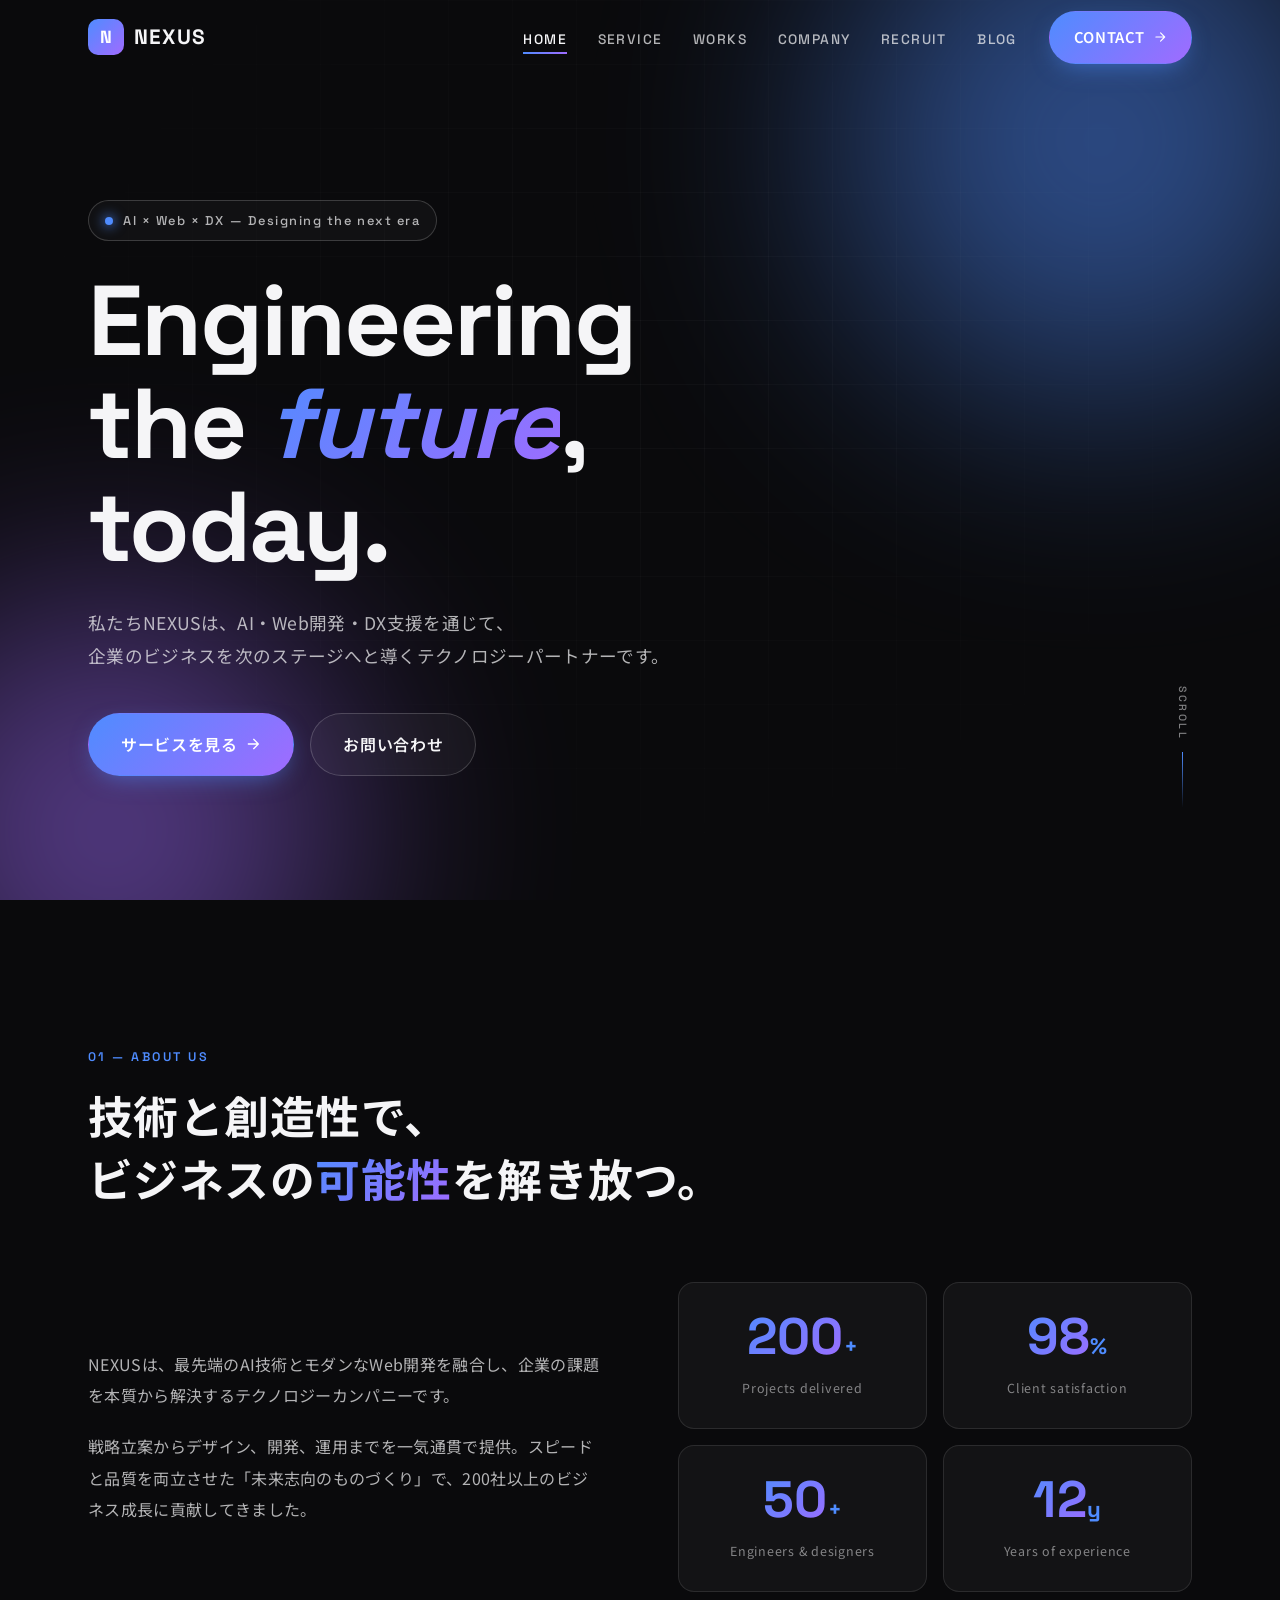
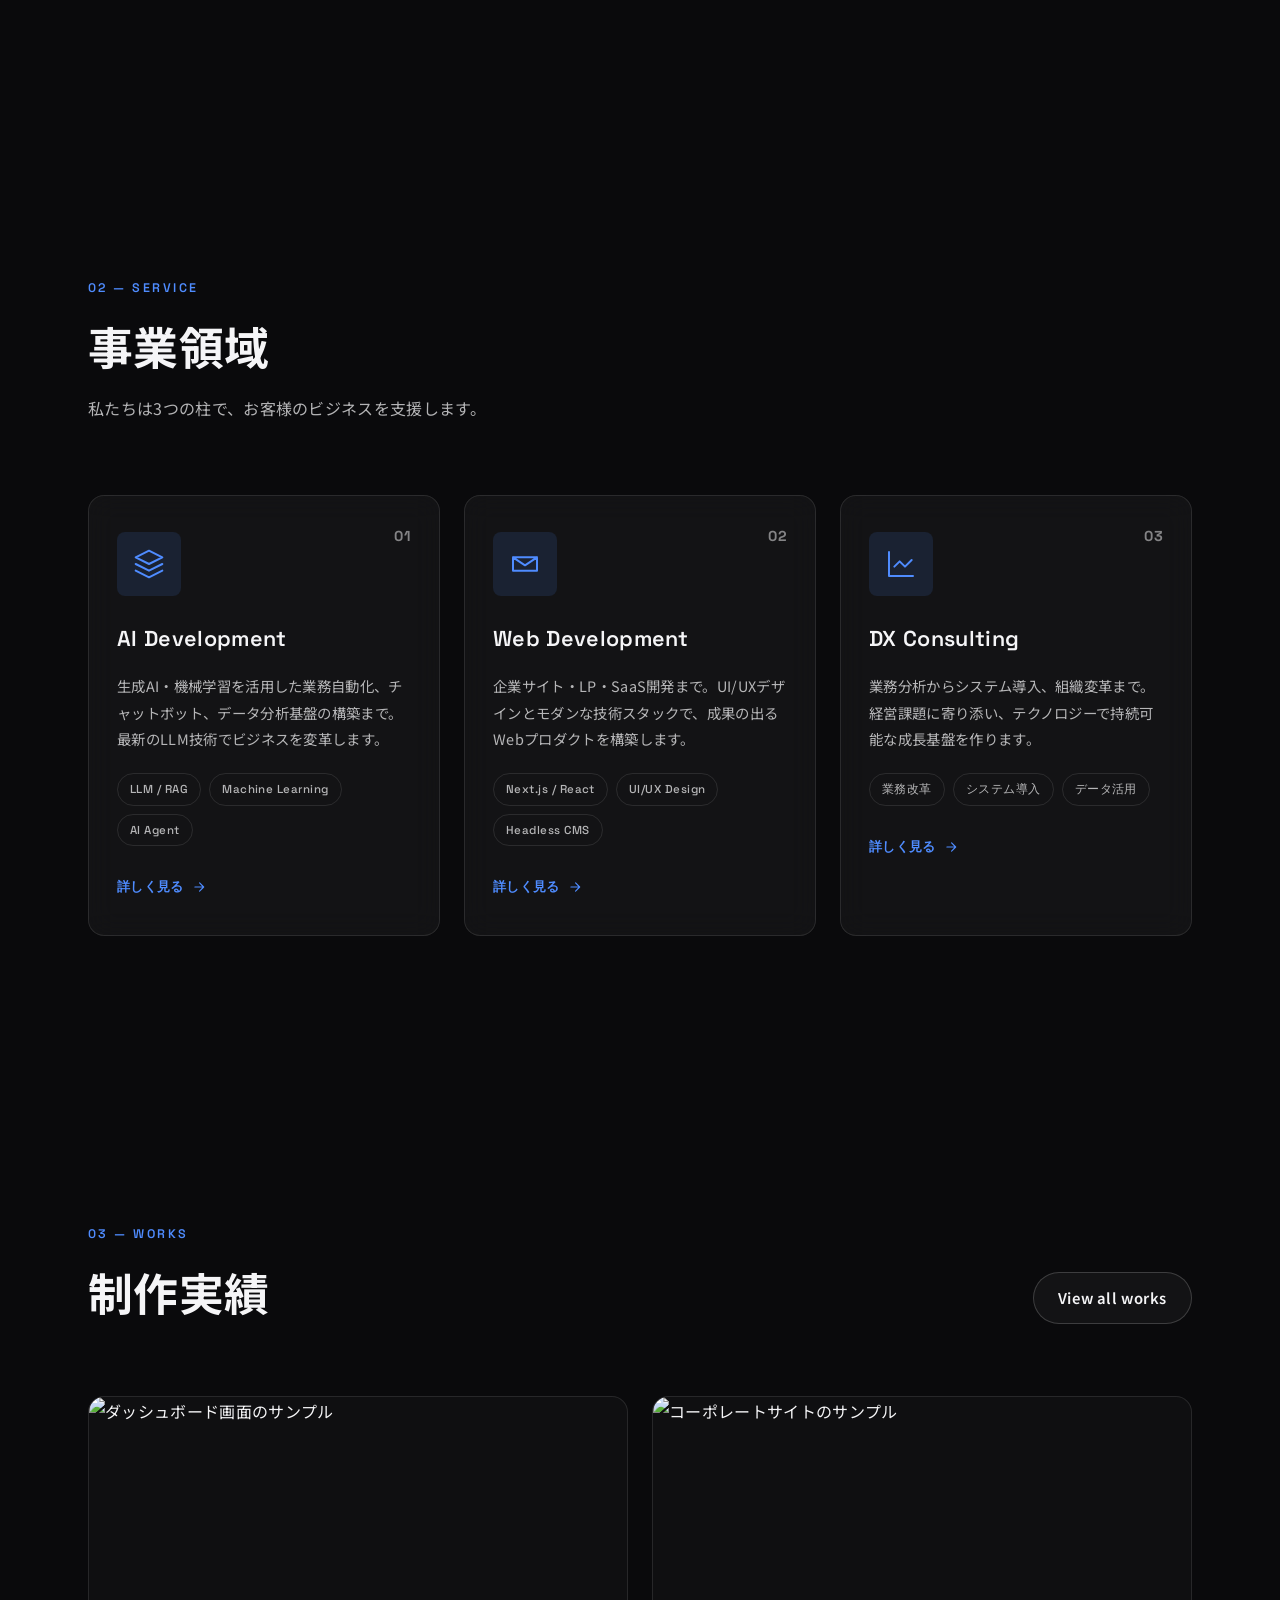
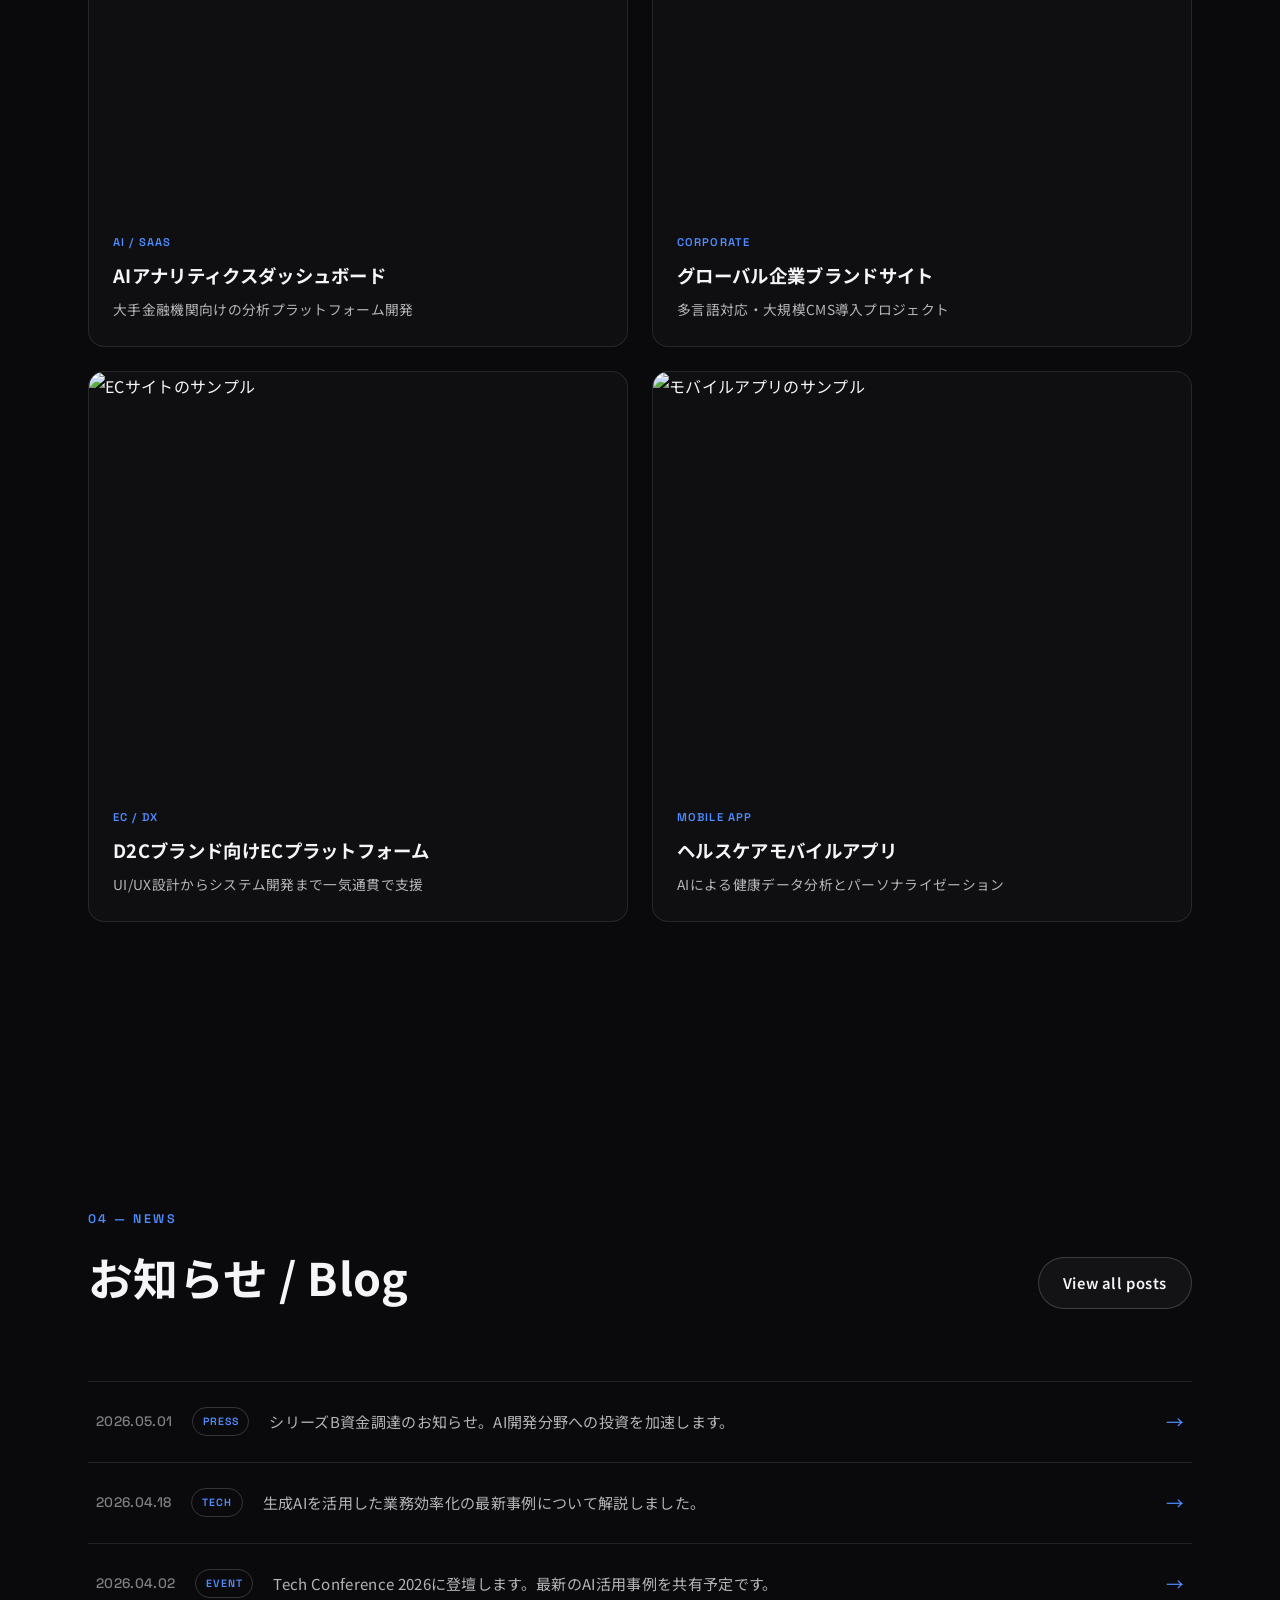
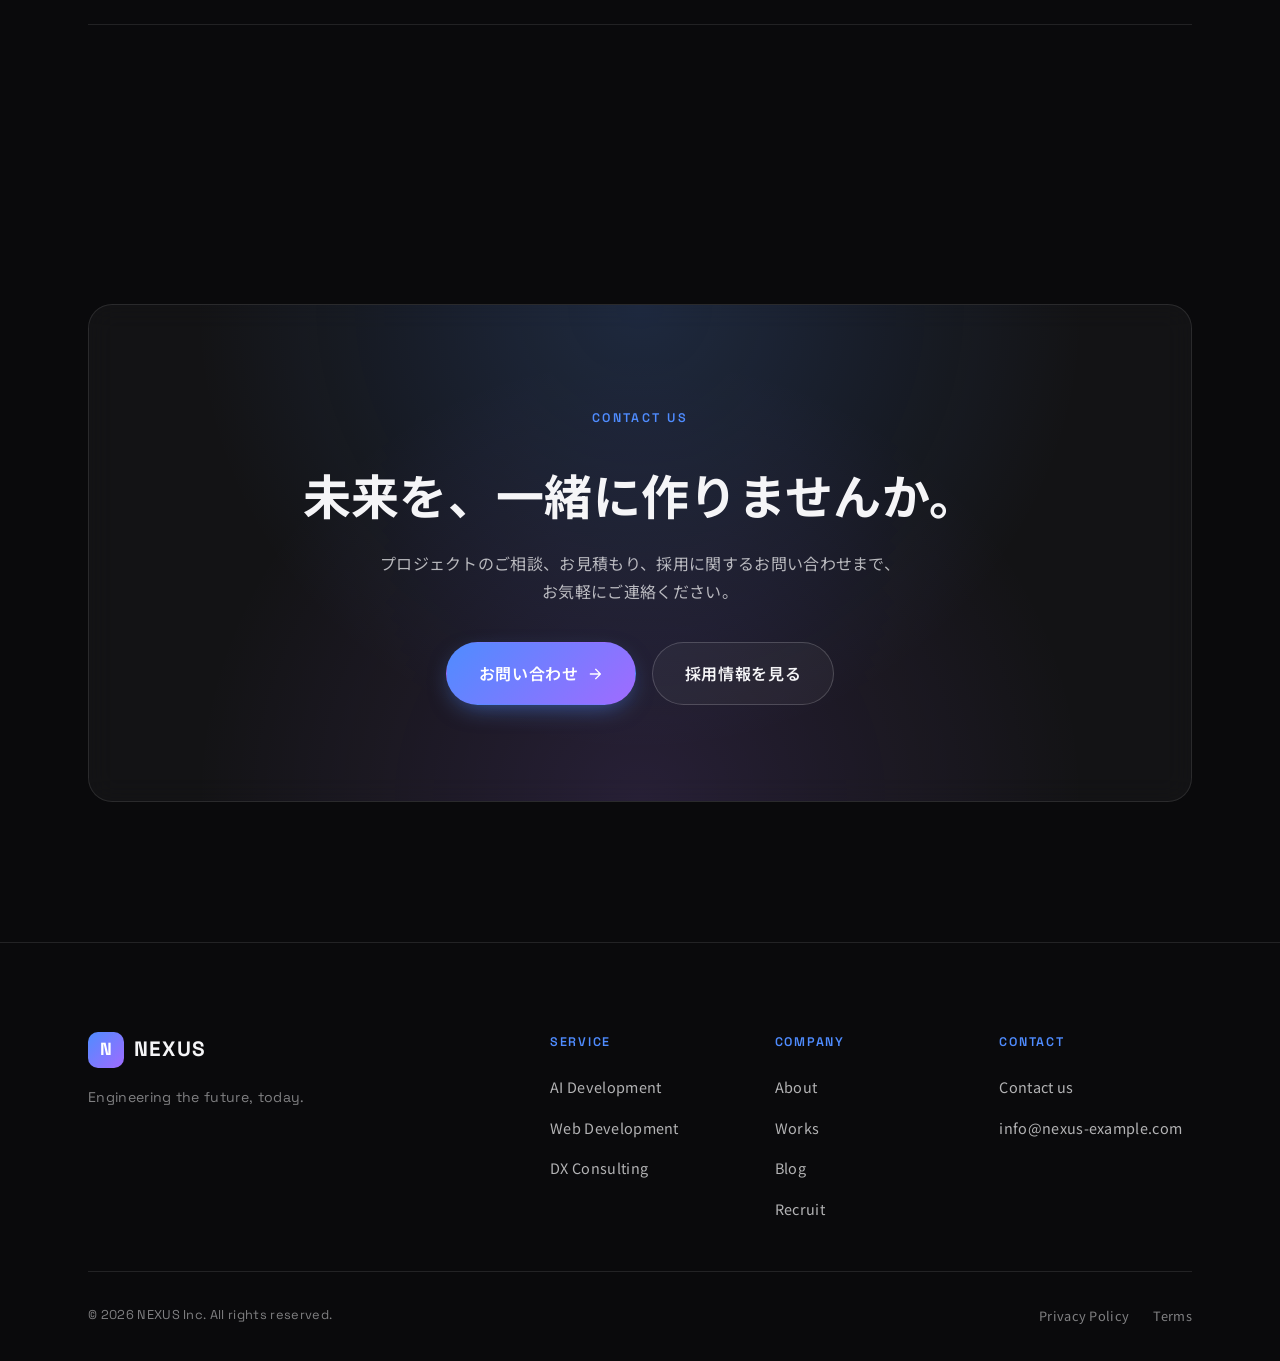
==== commit c293f462: "Add files via upload" ====
--- a/index.html
+++ b/index.html
@@ -16,8 +16,8 @@
   <meta property="og:title" content="NEXUS Inc. | AI・Web開発・DX支援で未来を設計するIT企業" />
   <meta property="og:description" content="最先端のテクノロジーで、企業の未来を共に創造します。" />
   <meta property="og:type" content="website" />
-  <meta property="og:url" content="https://hirotonozaki.github.io/nexus-portfolio-site/" />
-  <meta property="og:image" content="https://hirotonozaki.github.io/nexus-portfolio-site/assets/images/preview-mockup.png" />
+  <meta property="og:url" content="https://hirotonozaki.github.io/nexus-corporate/" />
+  <meta property="og:image" content="https://hirotonozaki.github.io/nexus-corporate/assets/images/preview-mockup.png" />
   <meta name="twitter:card" content="summary_large_image" />
 
   <!-- Preconnect for performance -->
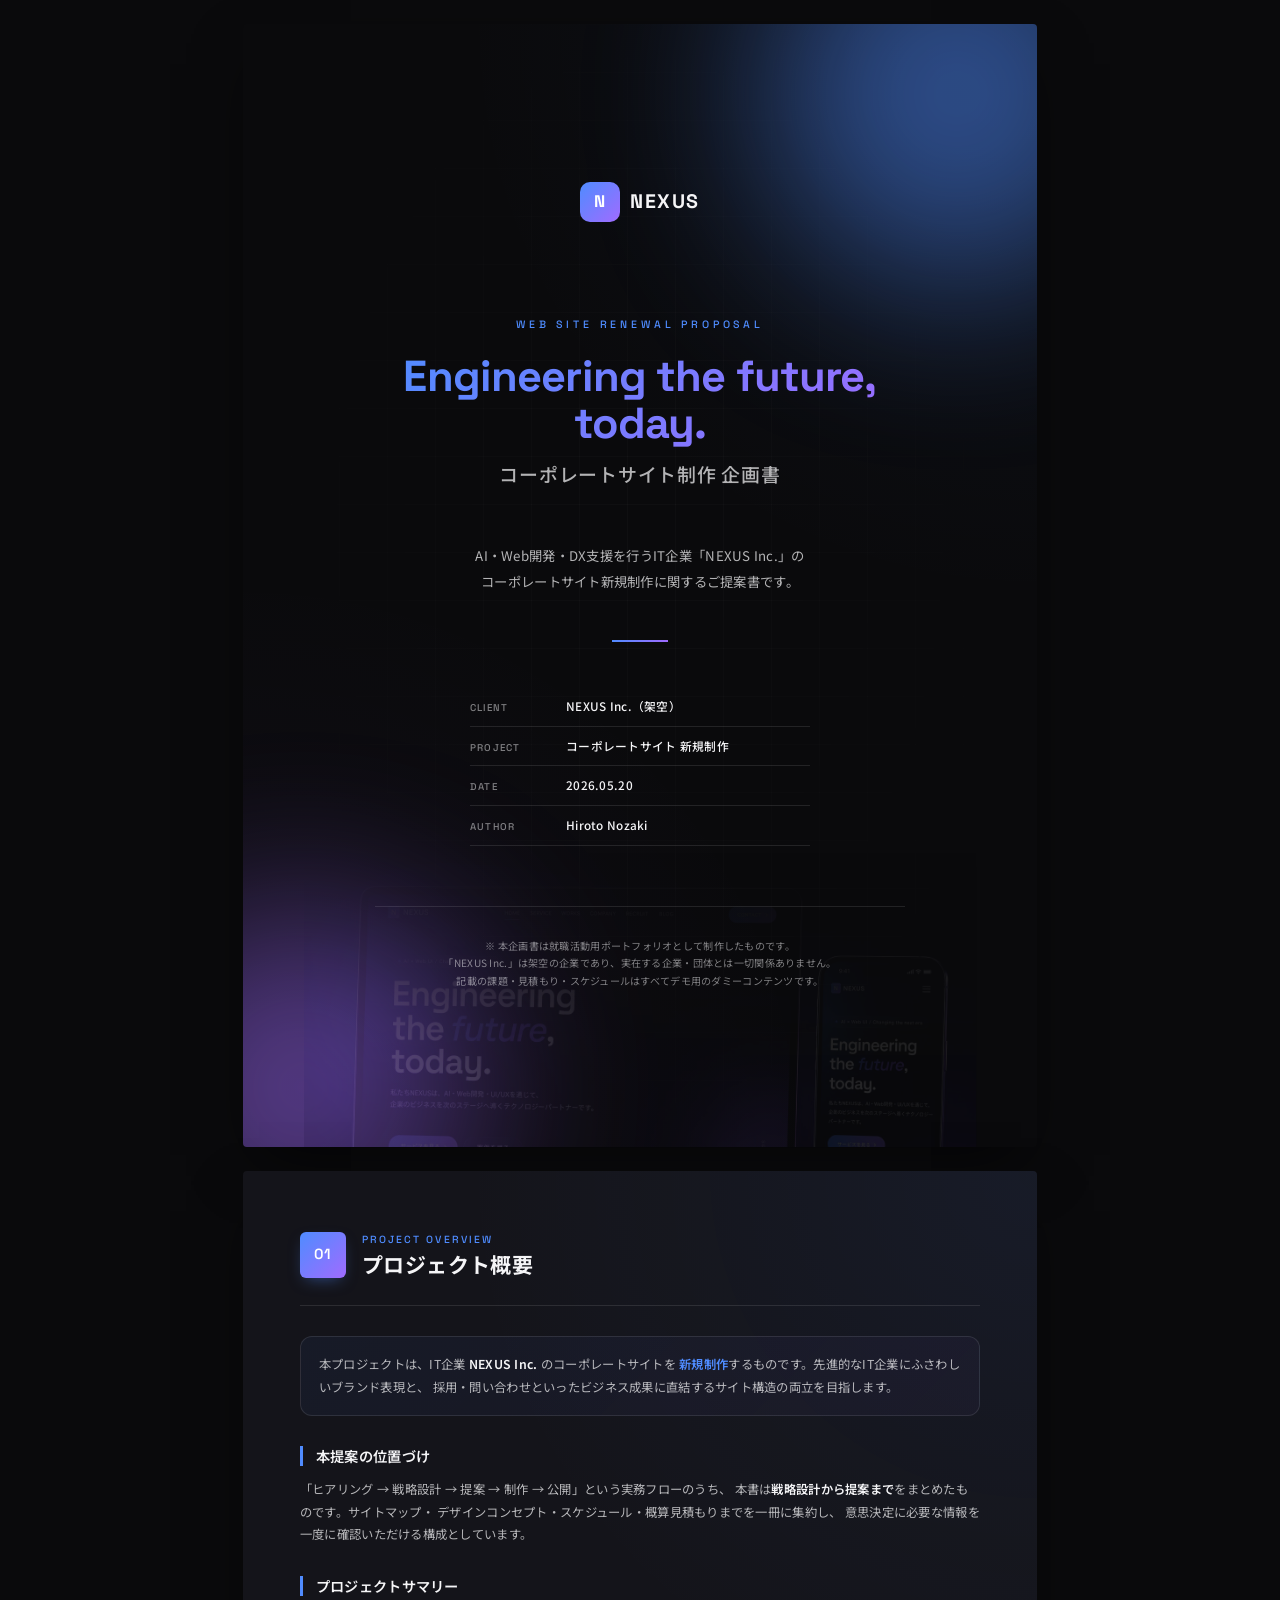
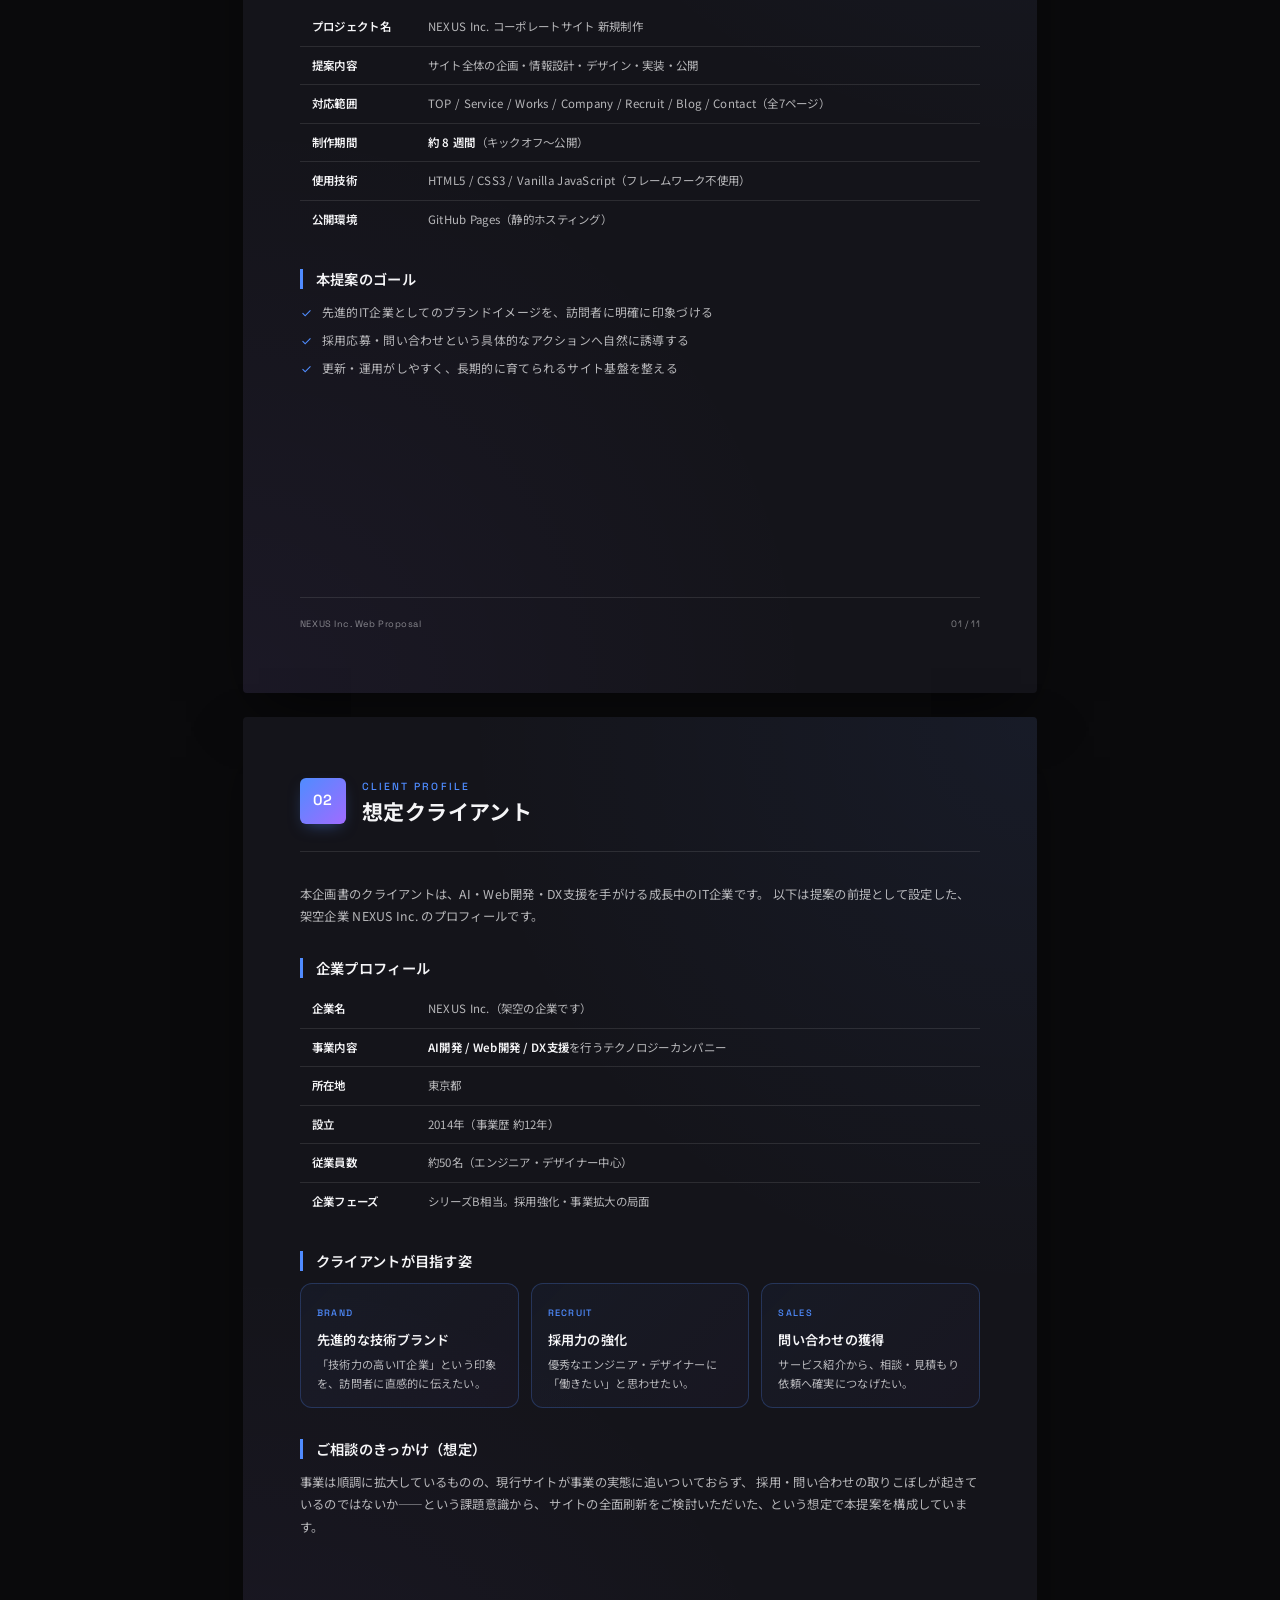
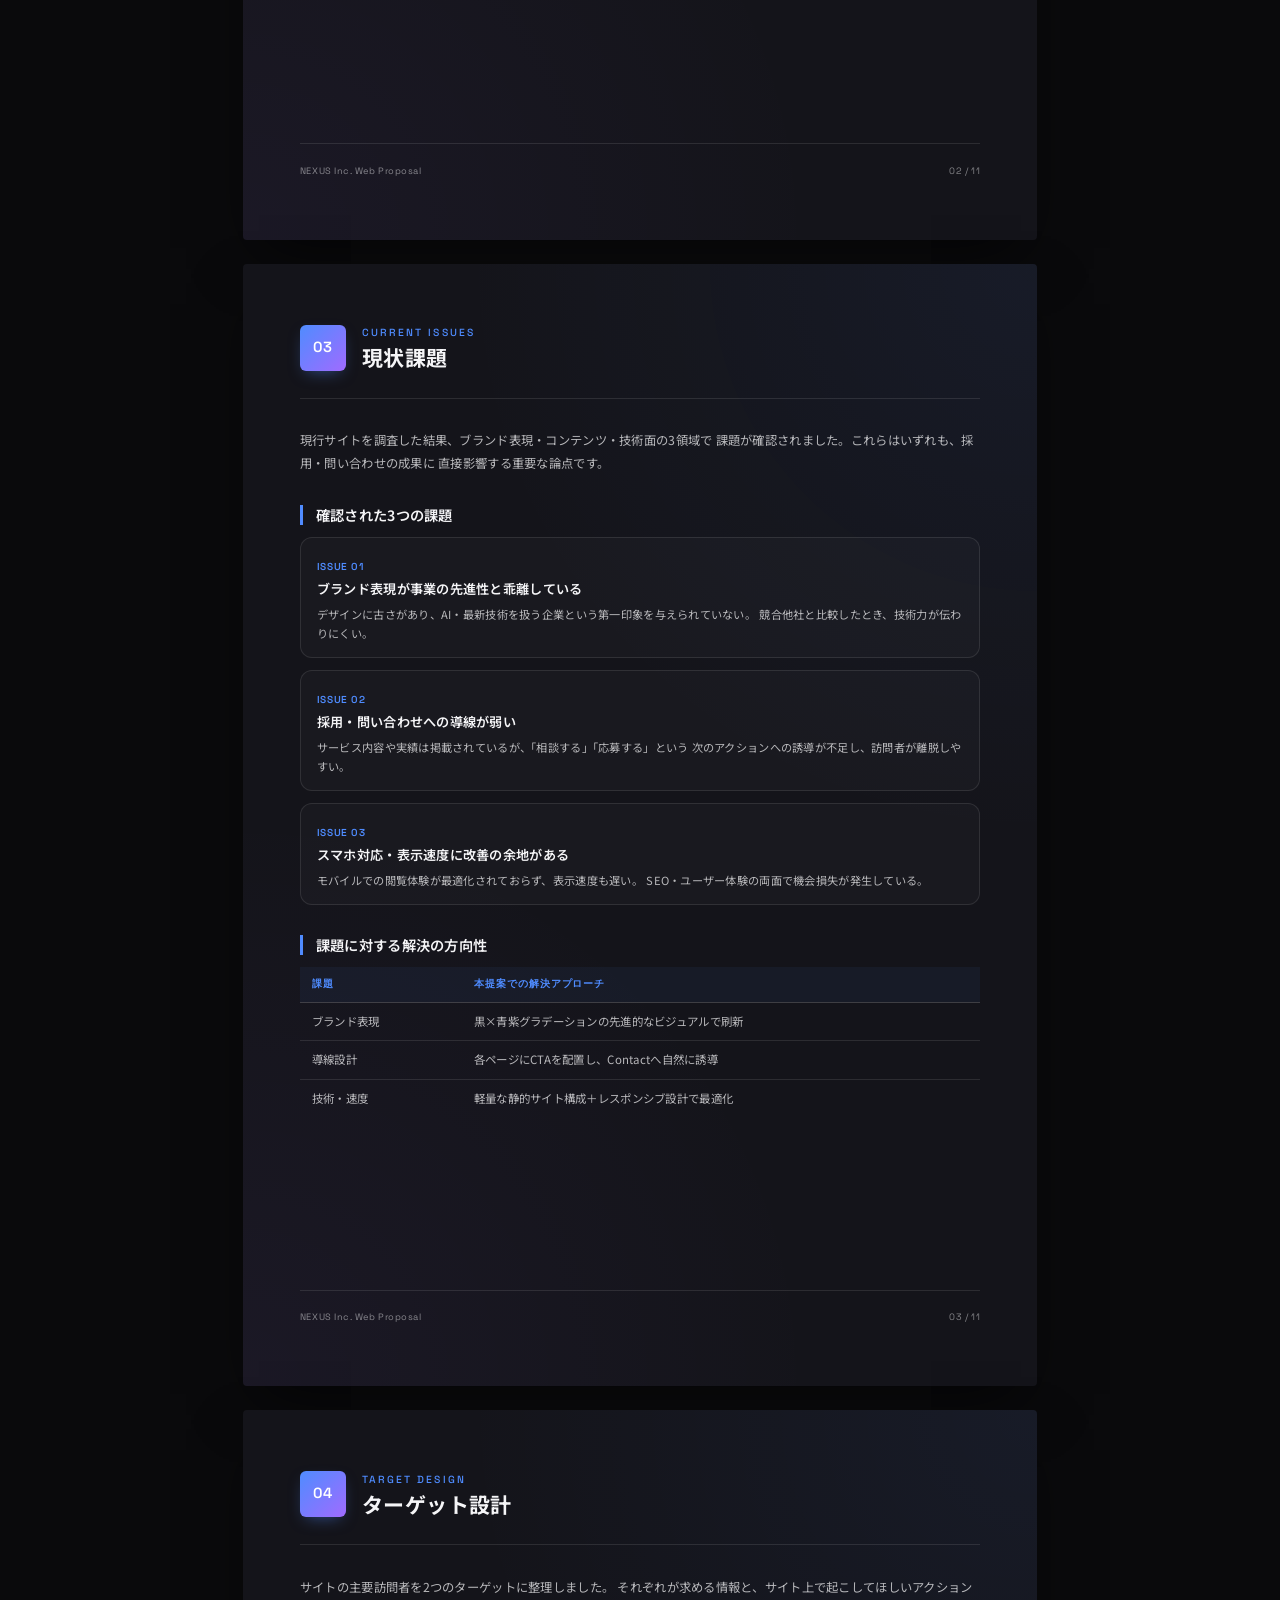
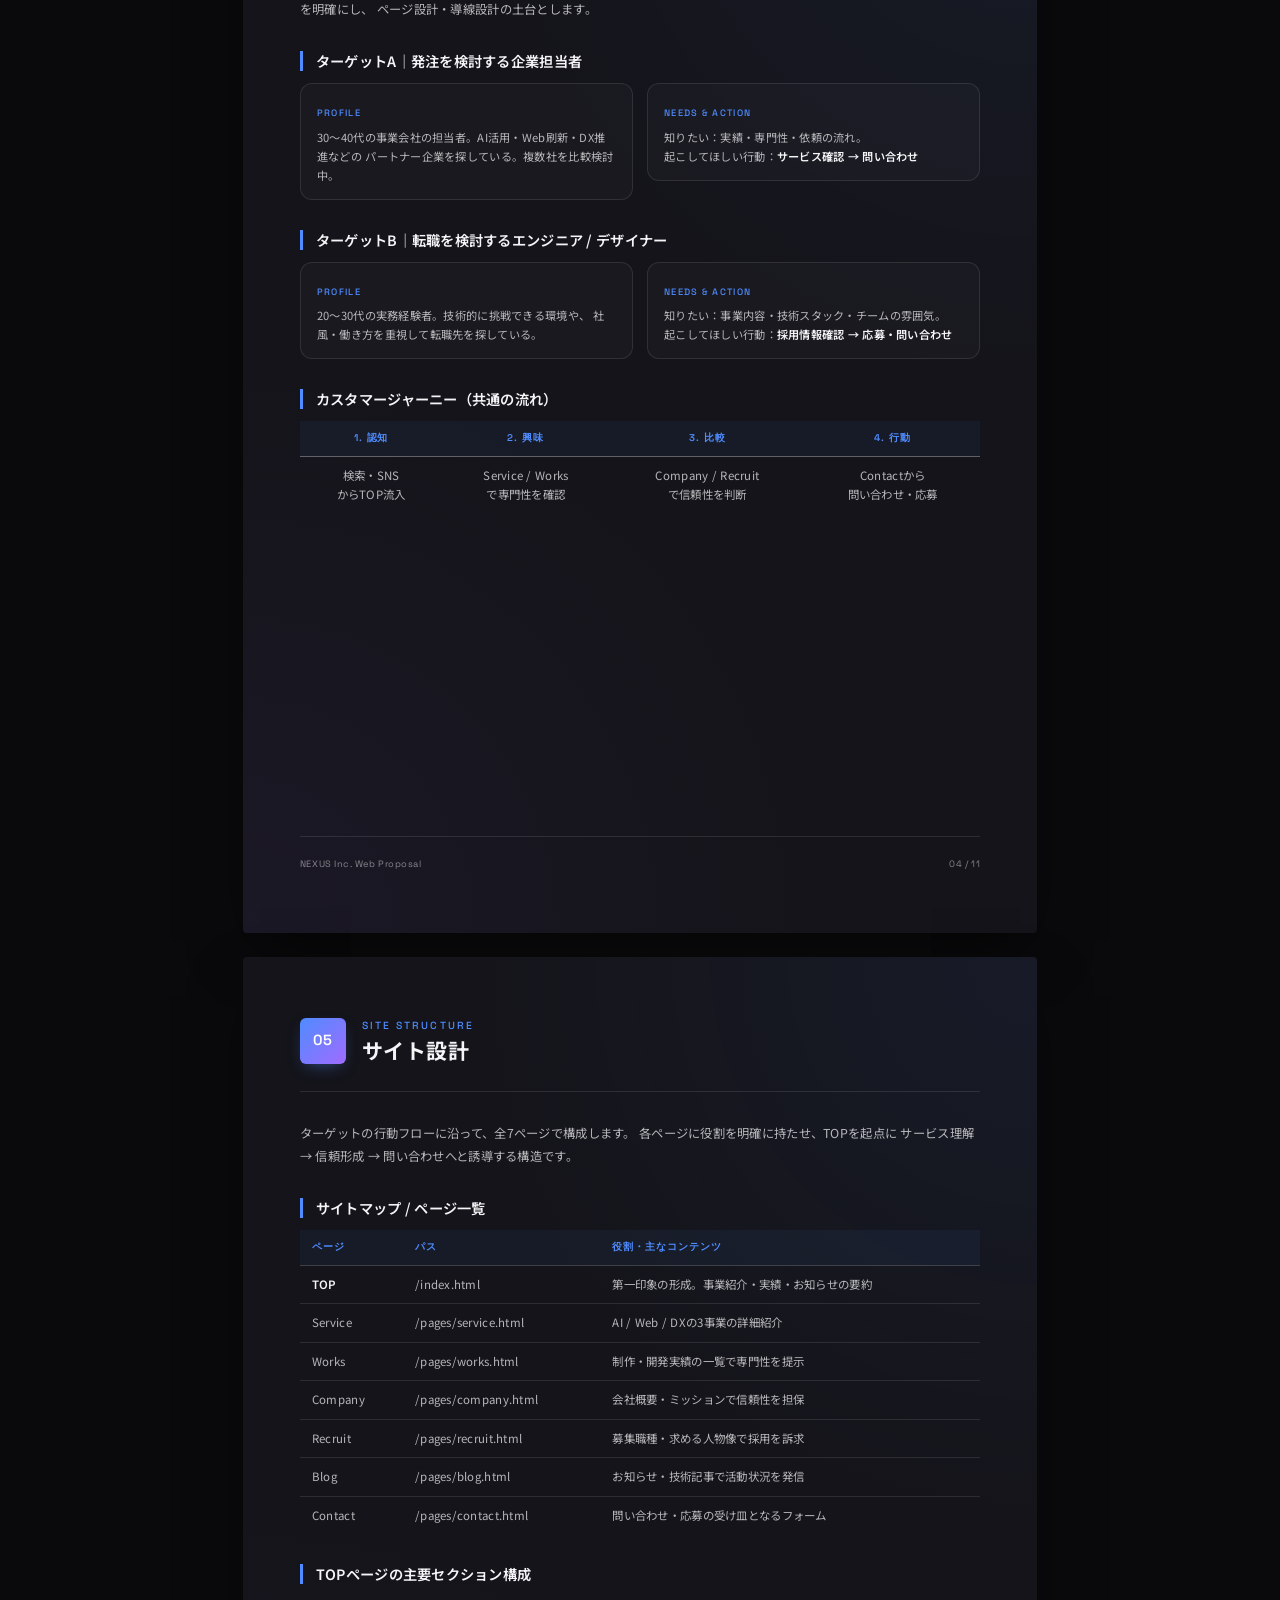
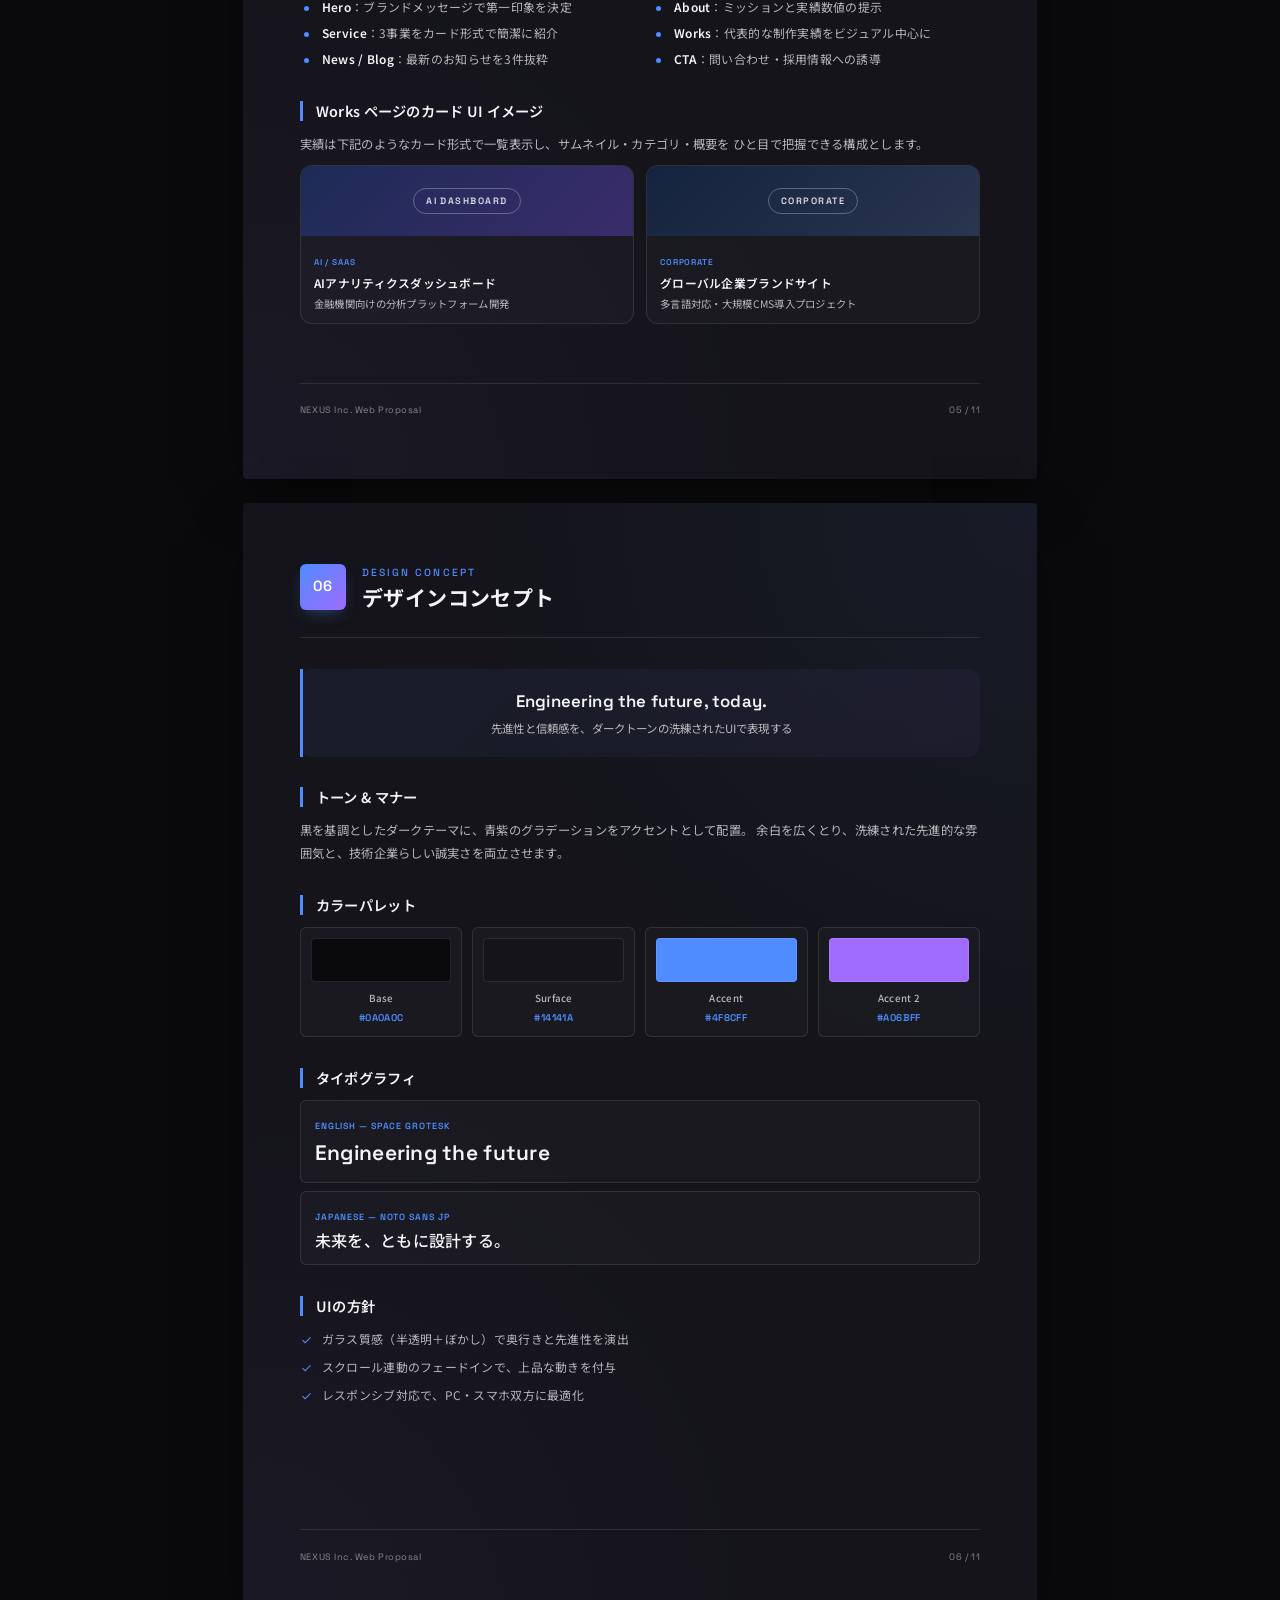
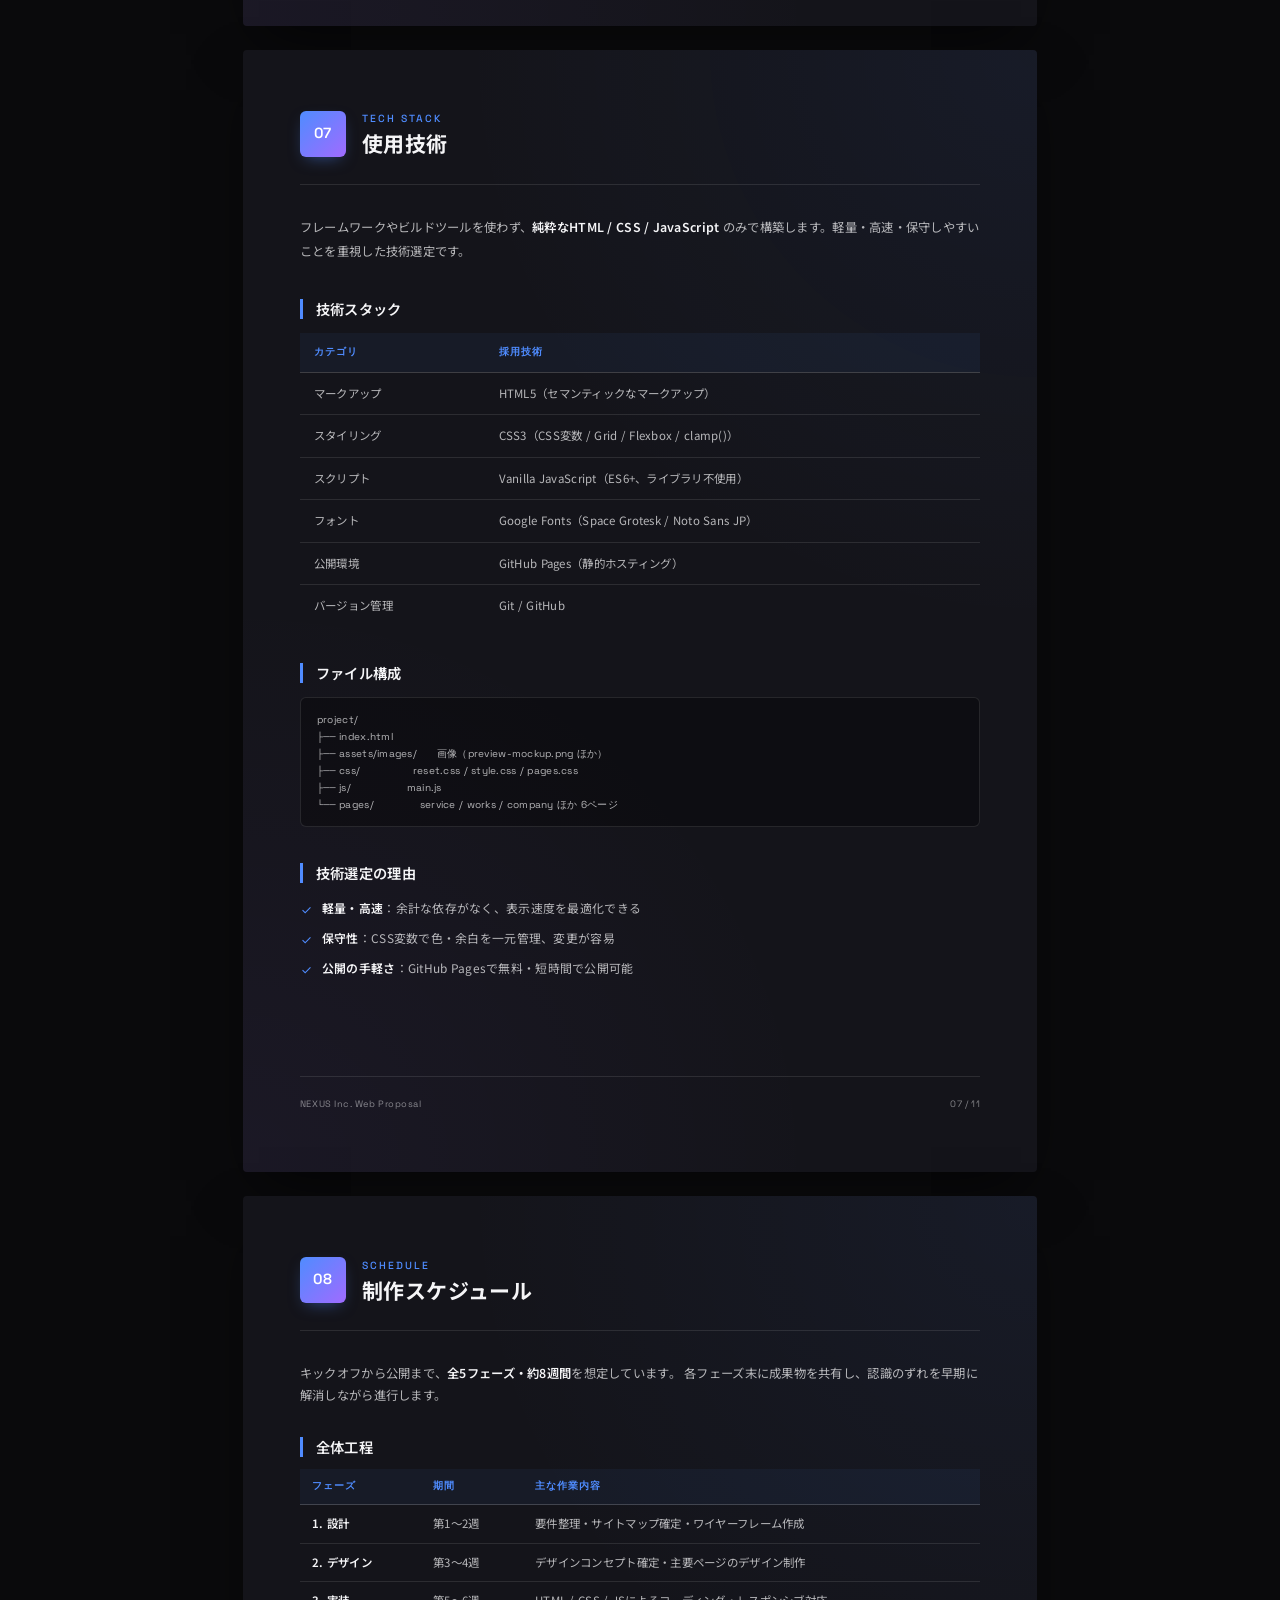
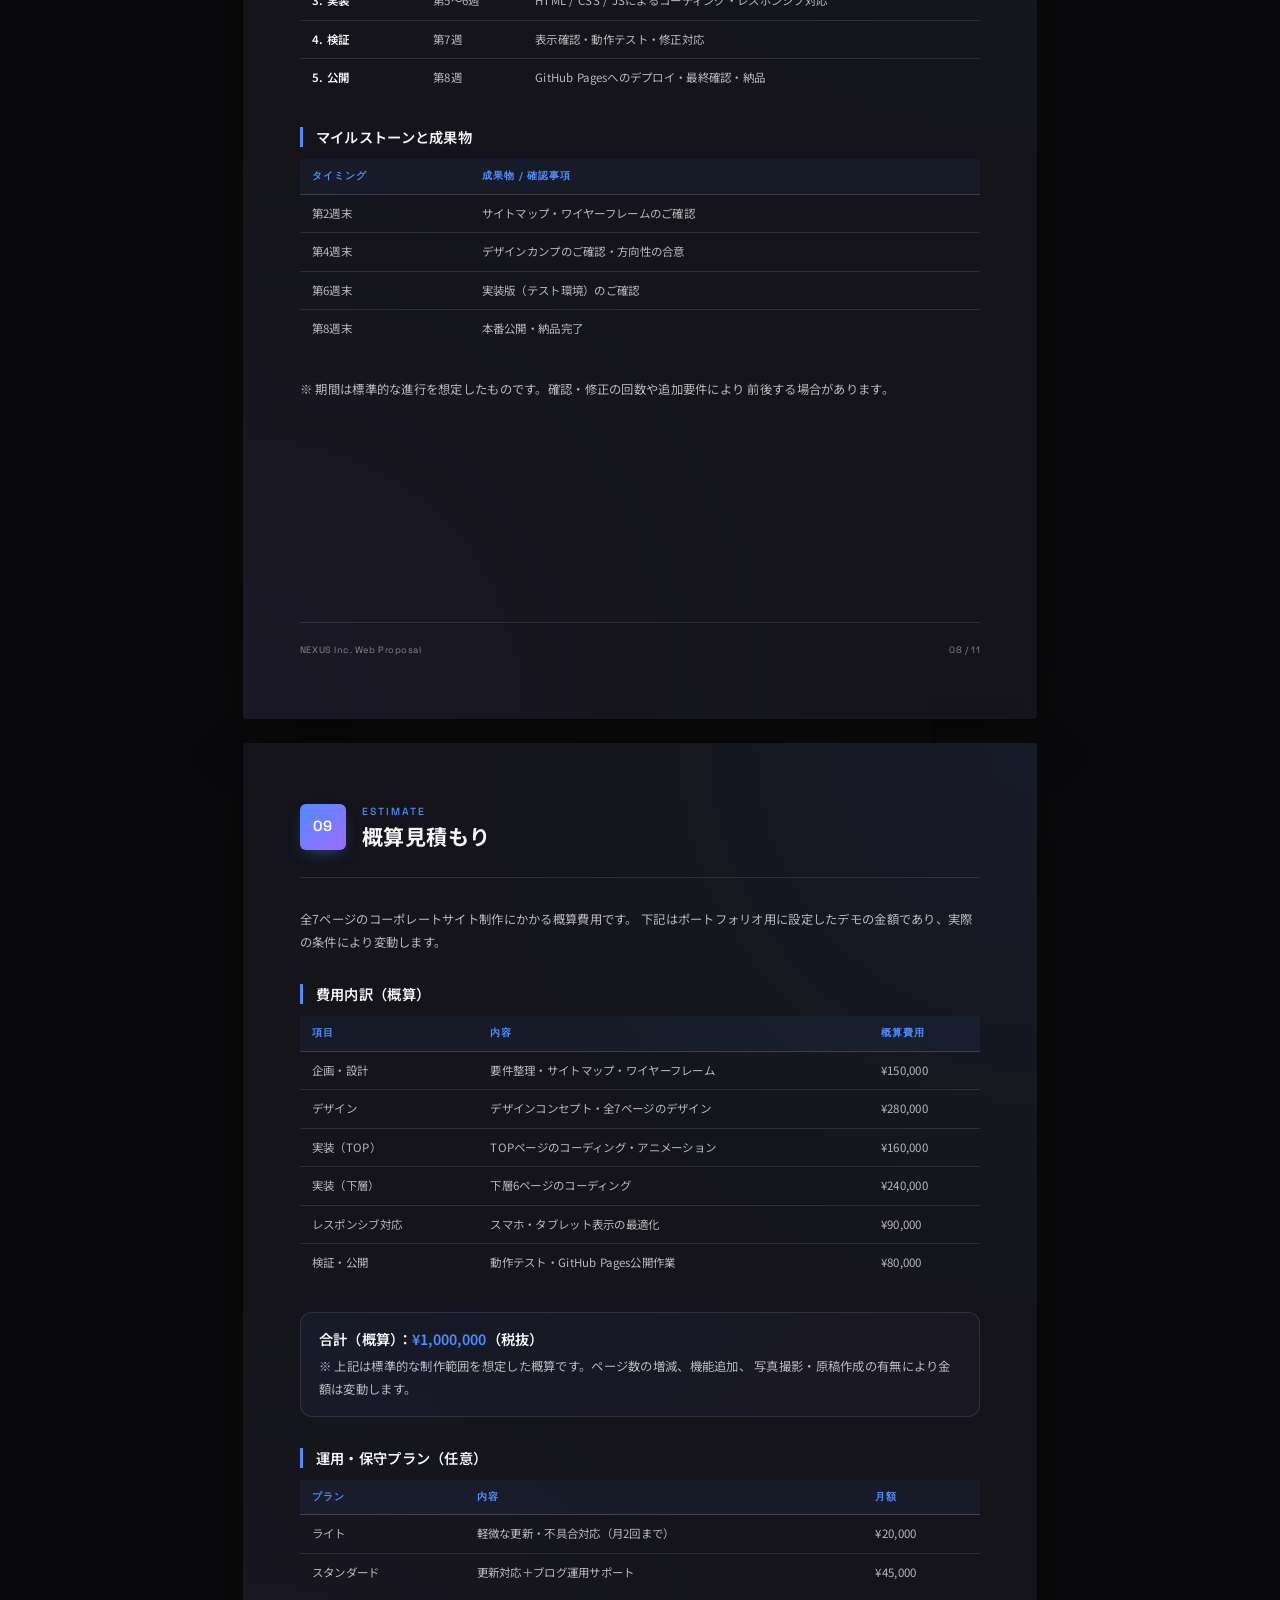
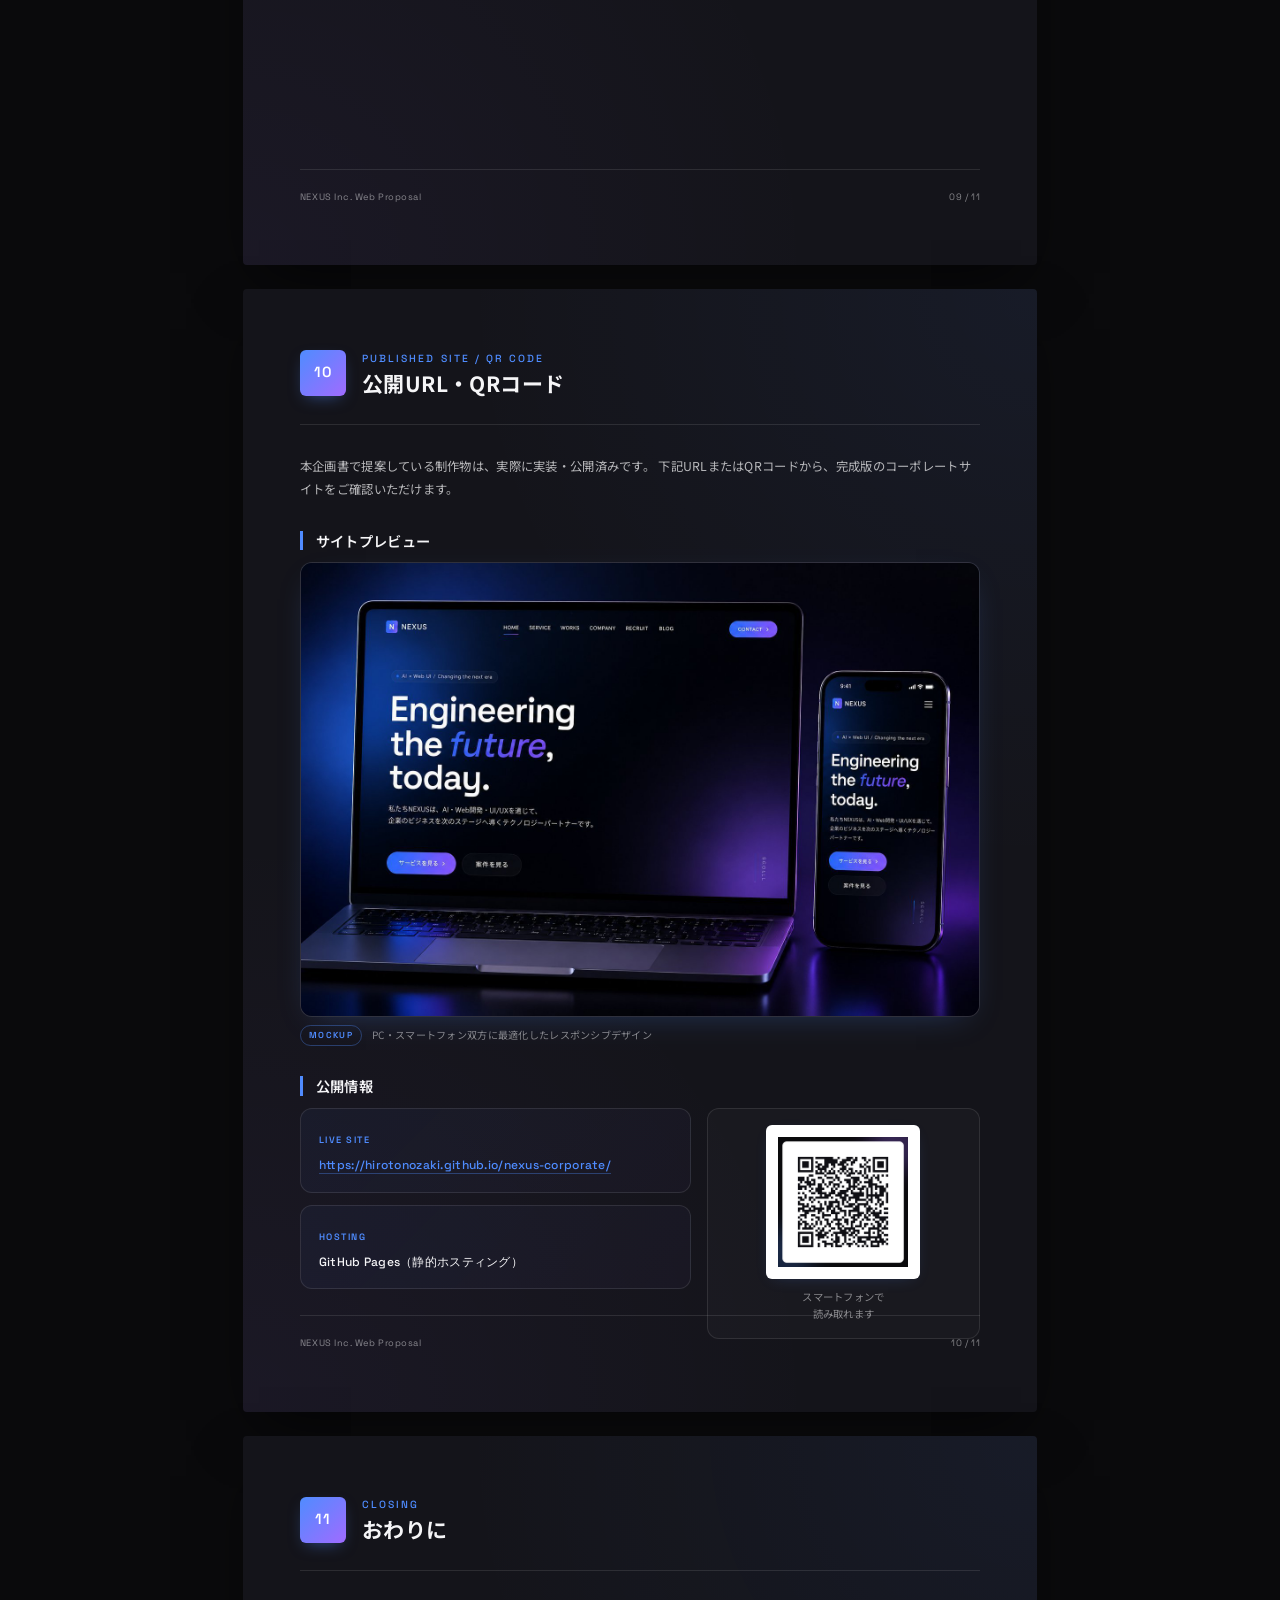
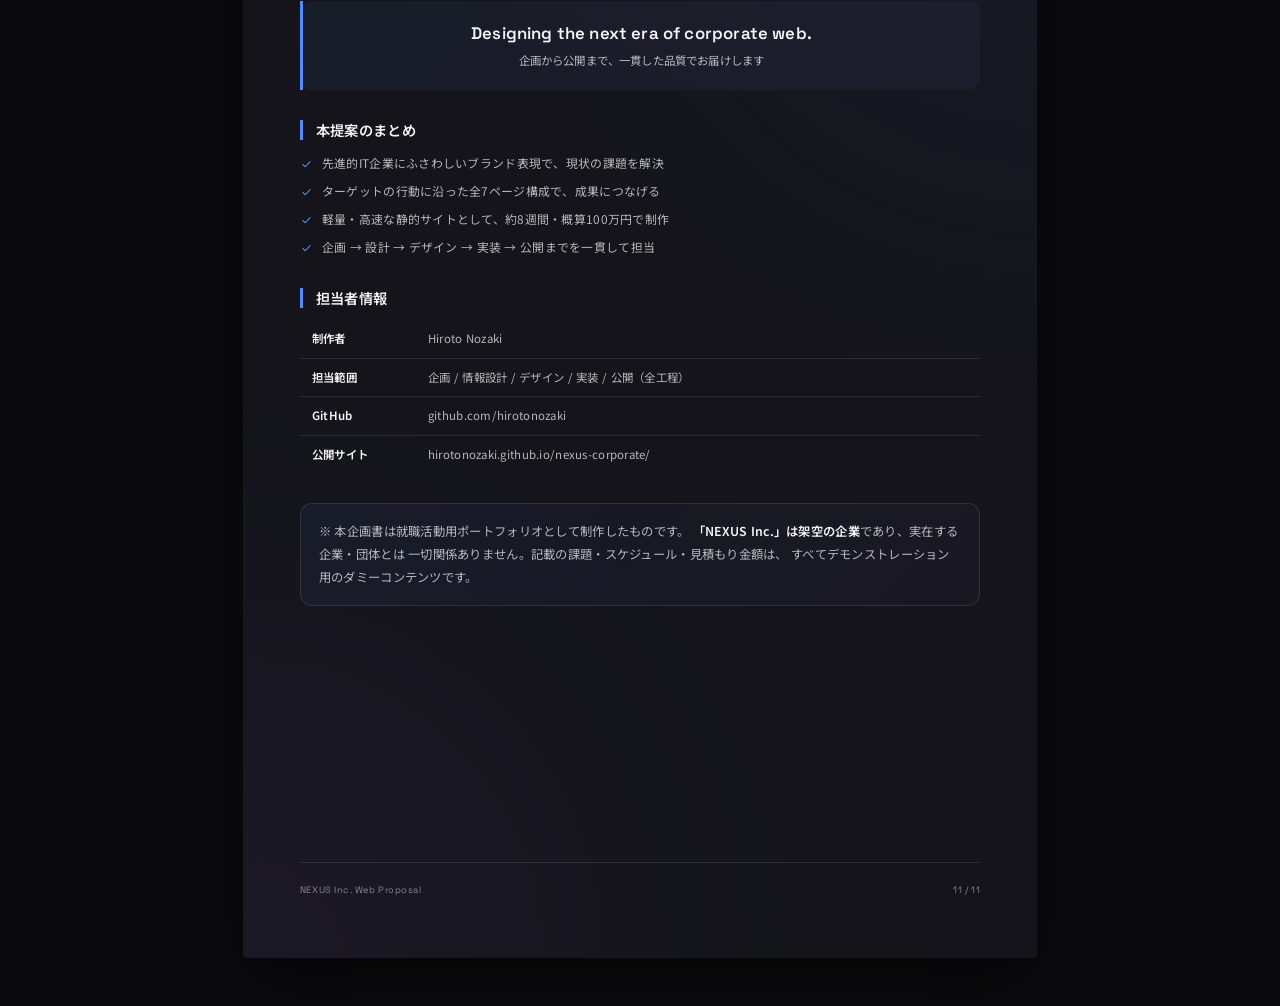
==== commit eb711187: "Add files via upload" ====
--- a/index.html
+++ b/index.html
@@ -3,464 +3,855 @@
 <head>
   <meta charset="UTF-8" />
   <meta name="viewport" content="width=device-width, initial-scale=1.0" />
-  <meta name="format-detection" content="telephone=no" />
-
-  <!-- SEO -->
-  <title>NEXUS Inc. | AI・Web開発・DX支援で未来を設計するIT企業</title>
-  <meta name="description" content="NEXUS Inc.はAI開発・Webサービス構築・DX支援を行うテクノロジーカンパニーです。最先端の技術と洗練されたデザインで、企業の未来を共に創造します。" />
-  <meta name="keywords" content="AI開発,Web制作,DX支援,IT企業,東京,システム開発,UI/UX" />
-  <meta name="author" content="NEXUS Inc." />
-  <meta name="robots" content="index, follow" />
-
-  <!-- OGP -->
-  <meta property="og:title" content="NEXUS Inc. | AI・Web開発・DX支援で未来を設計するIT企業" />
-  <meta property="og:description" content="最先端のテクノロジーで、企業の未来を共に創造します。" />
-  <meta property="og:type" content="website" />
-  <meta property="og:url" content="https://hirotonozaki.github.io/nexus-corporate/" />
-  <meta property="og:image" content="https://hirotonozaki.github.io/nexus-corporate/assets/images/preview-mockup.png" />
-  <meta name="twitter:card" content="summary_large_image" />
-
-  <!-- Preconnect for performance -->
+
+  <title>NEXUS Inc. コーポレートサイト制作 企画書</title>
+  <meta name="description" content="架空のIT企業 NEXUS Inc. のコーポレートサイト制作を題材にしたWeb制作企画書です。" />
+  <meta name="robots" content="noindex" />
+
+  <!-- Fonts -->
   <link rel="preconnect" href="https://fonts.googleapis.com" />
   <link rel="preconnect" href="https://fonts.gstatic.com" crossorigin />
-  <link rel="preconnect" href="https://images.unsplash.com" />
-
-  <!-- Fonts -->
-  <link href="https://fonts.googleapis.com/css2?family=Inter:wght@300;400;500;600;700;800&family=Noto+Sans+JP:wght@300;400;500;700&family=Space+Grotesk:wght@400;500;600;700&display=swap" rel="stylesheet" />
+  <link href="https://fonts.googleapis.com/css2?family=Inter:wght@300;400;500;600;700&family=Noto+Sans+JP:wght@300;400;500;600;700&family=Space+Grotesk:wght@400;500;600;700&display=swap" rel="stylesheet" />
 
   <!-- Favicon -->
   <link rel="icon" type="image/svg+xml" href="data:image/svg+xml,%3Csvg xmlns='http://www.w3.org/2000/svg' viewBox='0 0 100 100'%3E%3Crect width='100' height='100' rx='20' fill='%230a0a0a'/%3E%3Ctext x='50' y='68' font-family='Arial' font-size='60' font-weight='800' fill='%234f8cff' text-anchor='middle'%3EN%3C/text%3E%3C/svg%3E" />
 
-  <!-- Stylesheets（読み込み順: reset → style） -->
-  <link rel="stylesheet" href="css/reset.css" />
-  <link rel="stylesheet" href="css/style.css" />
+  <link rel="stylesheet" href="./css/proposal.css" />
 </head>
 <body>
 
-  <!-- ========== Header ========== -->
-  <header class="header" id="header">
-    <div class="header__inner">
-      <a href="index.html" class="header__logo" aria-label="NEXUS Inc. ホームへ">
-        <span class="header__logo-mark">N</span>
-        <span class="header__logo-text">NEXUS</span>
-      </a>
-
-      <!-- PCナビゲーション -->
-      <nav class="nav" aria-label="メインナビゲーション">
-        <ul class="nav__list">
-          <li><a href="index.html" class="nav__link is-active">HOME</a></li>
-          <li><a href="pages/service.html" class="nav__link">SERVICE</a></li>
-          <li><a href="pages/works.html" class="nav__link">WORKS</a></li>
-          <li><a href="pages/company.html" class="nav__link">COMPANY</a></li>
-          <li><a href="pages/recruit.html" class="nav__link">RECRUIT</a></li>
-          <li><a href="pages/blog.html" class="nav__link">BLOG</a></li>
+  <!-- ════════════════════════════════════════════
+       01. 表紙
+  ════════════════════════════════════════════ -->
+  <section class="page cover">
+    <div class="cover__bg" aria-hidden="true">
+      <div class="cover__glow cover__glow--1"></div>
+      <div class="cover__glow cover__glow--2"></div>
+      <div class="cover__grid"></div>
+      <div class="cover__mockup">
+        <img src="assets/images/preview-mockup.png" alt="" loading="lazy" />
+      </div>
+    </div>
+    <div class="cover__content">
+      <div class="cover__logo">
+        <span class="cover__logo-mark">N</span>
+        <span class="cover__logo-text">NEXUS</span>
+      </div>
+
+      <p class="cover__label">Web Site Renewal Proposal</p>
+
+      <h1 class="cover__title">
+        <span class="cover__title-en">Engineering the future,<br />today.</span>
+        <span class="cover__title-jp">コーポレートサイト制作 企画書</span>
+      </h1>
+
+      <p class="cover__lead">
+        AI・Web開発・DX支援を行うIT企業「NEXUS Inc.」の<br />
+        コーポレートサイト新規制作に関するご提案書です。
+      </p>
+
+      <div class="cover__divider" aria-hidden="true"></div>
+
+      <dl class="cover__meta">
+        <div class="cover__meta-row"><dt>Client</dt><dd>NEXUS Inc.（架空）</dd></div>
+        <div class="cover__meta-row"><dt>Project</dt><dd>コーポレートサイト 新規制作</dd></div>
+        <div class="cover__meta-row"><dt>Date</dt><dd>2026.05.20</dd></div>
+        <div class="cover__meta-row"><dt>Author</dt><dd>Hiroto Nozaki</dd></div>
+      </dl>
+
+      <p class="cover__notice">
+        ※ 本企画書は就職活動用ポートフォリオとして制作したものです。<br />
+        「NEXUS Inc.」は架空の企業であり、実在する企業・団体とは一切関係ありません。<br />
+        記載の課題・見積もり・スケジュールはすべてデモ用のダミーコンテンツです。
+      </p>
+    </div>
+  </section>
+
+  <!-- ════════════════════════════════════════════
+       02. プロジェクト概要
+  ════════════════════════════════════════════ -->
+  <section class="page">
+    <header class="page__header">
+      <span class="page__num">01</span>
+      <div class="page__heading-group">
+        <p class="page__subtitle">Project Overview</p>
+        <h2 class="page__title">プロジェクト概要</h2>
+      </div>
+    </header>
+
+    <div class="page__body">
+      <div class="block">
+        <div class="block--summary">
+          <p class="block__body">
+            本プロジェクトは、IT企業 <strong>NEXUS Inc.</strong> のコーポレートサイトを
+            <em>新規制作</em>するものです。先進的なIT企業にふさわしいブランド表現と、
+            採用・問い合わせといったビジネス成果に直結するサイト構造の両立を目指します。
+          </p>
+        </div>
+      </div>
+
+      <div class="block">
+        <h3 class="block__heading">本提案の位置づけ</h3>
+        <p class="block__body">
+          「ヒアリング → 戦略設計 → 提案 → 制作 → 公開」という実務フローのうち、
+          本書は<strong>戦略設計から提案まで</strong>をまとめたものです。サイトマップ・
+          デザインコンセプト・スケジュール・概算見積もりまでを一冊に集約し、
+          意思決定に必要な情報を一度に確認いただける構成としています。
+        </p>
+      </div>
+
+      <div class="block">
+        <h3 class="block__heading">プロジェクトサマリー</h3>
+        <table class="table">
+          <tbody>
+            <tr><th scope="row">プロジェクト名</th><td>NEXUS Inc. コーポレートサイト 新規制作</td></tr>
+            <tr><th scope="row">提案内容</th><td>サイト全体の企画・情報設計・デザイン・実装・公開</td></tr>
+            <tr><th scope="row">対応範囲</th><td>TOP / Service / Works / Company / Recruit / Blog / Contact（全7ページ）</td></tr>
+            <tr><th scope="row">制作期間</th><td><strong>約 8 週間</strong>（キックオフ〜公開）</td></tr>
+            <tr><th scope="row">使用技術</th><td>HTML5 / CSS3 / Vanilla JavaScript（フレームワーク不使用）</td></tr>
+            <tr><th scope="row">公開環境</th><td>GitHub Pages（静的ホスティング）</td></tr>
+          </tbody>
+        </table>
+      </div>
+
+      <div class="block">
+        <h3 class="block__heading">本提案のゴール</h3>
+        <ul class="list list--check">
+          <li>先進的IT企業としてのブランドイメージを、訪問者に明確に印象づける</li>
+          <li>採用応募・問い合わせという具体的なアクションへ自然に誘導する</li>
+          <li>更新・運用がしやすく、長期的に育てられるサイト基盤を整える</li>
         </ul>
-      </nav>
-
-      <a href="pages/contact.html" class="header__cta btn btn--primary">
-        <span>CONTACT</span>
-        <svg width="14" height="14" viewBox="0 0 24 24" fill="none" aria-hidden="true">
-          <path d="M5 12h14M13 5l7 7-7 7" stroke="currentColor" stroke-width="2" stroke-linecap="round" stroke-linejoin="round"/>
-        </svg>
-      </a>
-
-      <!-- ハンバーガーボタン -->
-      <button class="hamburger" id="hamburger" aria-label="メニューを開く" aria-expanded="false" aria-controls="drawer">
-        <span></span>
-        <span></span>
-        <span></span>
-      </button>
-    </div>
-  </header>
-
-  <!-- ========== ドロワー（モバイル用メニュー） ========== -->
-  <div class="drawer" id="drawer" aria-hidden="true">
-    <nav class="drawer__nav" aria-label="モバイルナビゲーション">
-      <ul class="drawer__list">
-        <li><a href="index.html" class="drawer__link"><span class="drawer__num">01</span>HOME</a></li>
-        <li><a href="pages/service.html" class="drawer__link"><span class="drawer__num">02</span>SERVICE</a></li>
-        <li><a href="pages/works.html" class="drawer__link"><span class="drawer__num">03</span>WORKS</a></li>
-        <li><a href="pages/company.html" class="drawer__link"><span class="drawer__num">04</span>COMPANY</a></li>
-        <li><a href="pages/recruit.html" class="drawer__link"><span class="drawer__num">05</span>RECRUIT</a></li>
-        <li><a href="pages/blog.html" class="drawer__link"><span class="drawer__num">06</span>BLOG</a></li>
-        <li><a href="pages/contact.html" class="drawer__link"><span class="drawer__num">07</span>CONTACT</a></li>
-      </ul>
-      <div class="drawer__info">
-        <p class="drawer__info-label">Get in touch</p>
-        <a href="mailto:info@nexus-example.com" class="drawer__info-mail">info@nexus-example.com</a>
-      </div>
-    </nav>
-  </div>
-
-  <main>
-
-    <!-- ========== Hero ========== -->
-    <section class="hero" aria-label="ヒーローセクション">
-      <!-- 背景のグラデーション・パーティクル -->
-      <div class="hero__bg" aria-hidden="true">
-        <div class="hero__gradient hero__gradient--1"></div>
-        <div class="hero__gradient hero__gradient--2"></div>
-        <div class="hero__grid"></div>
-      </div>
-
-      <div class="hero__inner container">
-        <p class="hero__tagline" data-animate="fade-up">
-          <span class="hero__tagline-dot"></span>
-          AI × Web × DX — Designing the next era
-        </p>
-
-        <h1 class="hero__title">
-          <span class="hero__title-line" data-animate="fade-up" data-delay="100">Engineering</span>
-          <span class="hero__title-line" data-animate="fade-up" data-delay="200">the <em>future</em>,</span>
-          <span class="hero__title-line" data-animate="fade-up" data-delay="300">today.</span>
-        </h1>
-
-        <p class="hero__lead" data-animate="fade-up" data-delay="500">
-          私たちNEXUSは、AI・Web開発・DX支援を通じて、<br />
-          企業のビジネスを次のステージへと導くテクノロジーパートナーです。
-        </p>
-
-        <div class="hero__actions" data-animate="fade-up" data-delay="700">
-          <a href="pages/service.html" class="btn btn--primary btn--lg">
-            <span>サービスを見る</span>
-            <svg width="16" height="16" viewBox="0 0 24 24" fill="none" aria-hidden="true">
-              <path d="M5 12h14M13 5l7 7-7 7" stroke="currentColor" stroke-width="2" stroke-linecap="round" stroke-linejoin="round"/>
-            </svg>
-          </a>
-          <a href="pages/contact.html" class="btn btn--ghost btn--lg">
-            <span>お問い合わせ</span>
-          </a>
-        </div>
-
-        <!-- スクロールインジケーター -->
-        <div class="hero__scroll" aria-hidden="true">
-          <span class="hero__scroll-text">SCROLL</span>
-          <span class="hero__scroll-line"></span>
-        </div>
-      </div>
-    </section>
-
-    <!-- ========== About (ミッション) ========== -->
-    <section class="about section" aria-labelledby="about-title">
-      <div class="container">
-        <div class="section-head" data-animate="fade-up">
-          <span class="section-head__label">01 — About us</span>
-          <h2 class="section-head__title" id="about-title">
-            技術と創造性で、<br />
-            ビジネスの<em>可能性</em>を解き放つ。
-          </h2>
-        </div>
-
-        <div class="about__grid">
-          <div class="about__text" data-animate="fade-up">
-            <p>
-              NEXUSは、最先端のAI技術とモダンなWeb開発を融合し、企業の課題を本質から解決するテクノロジーカンパニーです。
+      </div>
+    </div>
+
+    <footer class="page__footer">
+      <span>NEXUS Inc. Web Proposal</span>
+      <span>01 / 11</span>
+    </footer>
+  </section>
+
+  <!-- ════════════════════════════════════════════
+       03. 想定クライアント
+  ════════════════════════════════════════════ -->
+  <section class="page">
+    <header class="page__header">
+      <span class="page__num">02</span>
+      <div class="page__heading-group">
+        <p class="page__subtitle">Client Profile</p>
+        <h2 class="page__title">想定クライアント</h2>
+      </div>
+    </header>
+
+    <div class="page__body">
+      <div class="block">
+        <p class="block__body">
+          本企画書のクライアントは、AI・Web開発・DX支援を手がける成長中のIT企業です。
+          以下は提案の前提として設定した、架空企業 NEXUS Inc. のプロフィールです。
+        </p>
+      </div>
+
+      <div class="block">
+        <h3 class="block__heading">企業プロフィール</h3>
+        <table class="table">
+          <tbody>
+            <tr><th scope="row">企業名</th><td>NEXUS Inc.（架空の企業です）</td></tr>
+            <tr><th scope="row">事業内容</th><td><strong>AI開発 / Web開発 / DX支援</strong>を行うテクノロジーカンパニー</td></tr>
+            <tr><th scope="row">所在地</th><td>東京都</td></tr>
+            <tr><th scope="row">設立</th><td>2014年（事業歴 約12年）</td></tr>
+            <tr><th scope="row">従業員数</th><td>約50名（エンジニア・デザイナー中心）</td></tr>
+            <tr><th scope="row">企業フェーズ</th><td>シリーズB相当。採用強化・事業拡大の局面</td></tr>
+          </tbody>
+        </table>
+      </div>
+
+      <div class="block">
+        <h3 class="block__heading">クライアントが目指す姿</h3>
+        <div class="cards cards--3">
+          <article class="card card--accent">
+            <span class="card__label">Brand</span>
+            <h4 class="card__title">先進的な技術ブランド</h4>
+            <p class="card__body">「技術力の高いIT企業」という印象を、訪問者に直感的に伝えたい。</p>
+          </article>
+          <article class="card card--accent">
+            <span class="card__label">Recruit</span>
+            <h4 class="card__title">採用力の強化</h4>
+            <p class="card__body">優秀なエンジニア・デザイナーに「働きたい」と思わせたい。</p>
+          </article>
+          <article class="card card--accent">
+            <span class="card__label">Sales</span>
+            <h4 class="card__title">問い合わせの獲得</h4>
+            <p class="card__body">サービス紹介から、相談・見積もり依頼へ確実につなげたい。</p>
+          </article>
+        </div>
+      </div>
+
+      <div class="block">
+        <h3 class="block__heading">ご相談のきっかけ（想定）</h3>
+        <p class="block__body">
+          事業は順調に拡大しているものの、現行サイトが事業の実態に追いついておらず、
+          採用・問い合わせの取りこぼしが起きているのではないか——という課題意識から、
+          サイトの全面刷新をご検討いただいた、という想定で本提案を構成しています。
+        </p>
+      </div>
+    </div>
+
+    <footer class="page__footer">
+      <span>NEXUS Inc. Web Proposal</span>
+      <span>02 / 11</span>
+    </footer>
+  </section>
+
+  <!-- ════════════════════════════════════════════
+       04. 現状課題
+  ════════════════════════════════════════════ -->
+  <section class="page">
+    <header class="page__header">
+      <span class="page__num">03</span>
+      <div class="page__heading-group">
+        <p class="page__subtitle">Current Issues</p>
+        <h2 class="page__title">現状課題</h2>
+      </div>
+    </header>
+
+    <div class="page__body">
+      <div class="block">
+        <p class="block__body">
+          現行サイトを調査した結果、ブランド表現・コンテンツ・技術面の3領域で
+          課題が確認されました。これらはいずれも、採用・問い合わせの成果に
+          直接影響する重要な論点です。
+        </p>
+      </div>
+
+      <div class="block">
+        <h3 class="block__heading">確認された3つの課題</h3>
+        <div class="cards">
+          <article class="card">
+            <span class="card__num">ISSUE 01</span>
+            <h4 class="card__title">ブランド表現が事業の先進性と乖離している</h4>
+            <p class="card__body">
+              デザインに古さがあり、AI・最新技術を扱う企業という第一印象を与えられていない。
+              競合他社と比較したとき、技術力が伝わりにくい。
             </p>
-            <p>
-              戦略立案からデザイン、開発、運用までを一気通貫で提供。スピードと品質を両立させた「未来志向のものづくり」で、200社以上のビジネス成長に貢献してきました。
+          </article>
+          <article class="card">
+            <span class="card__num">ISSUE 02</span>
+            <h4 class="card__title">採用・問い合わせへの導線が弱い</h4>
+            <p class="card__body">
+              サービス内容や実績は掲載されているが、「相談する」「応募する」という
+              次のアクションへの誘導が不足し、訪問者が離脱しやすい。
             </p>
-          </div>
-          <div class="about__stats" data-animate="fade-up" data-delay="200">
-            <div class="stat glass">
-              <span class="stat__num" data-count="200">0</span><span class="stat__suffix">+</span>
-              <span class="stat__label">Projects delivered</span>
-            </div>
-            <div class="stat glass">
-              <span class="stat__num" data-count="98">0</span><span class="stat__suffix">%</span>
-              <span class="stat__label">Client satisfaction</span>
-            </div>
-            <div class="stat glass">
-              <span class="stat__num" data-count="50">0</span><span class="stat__suffix">+</span>
-              <span class="stat__label">Engineers & designers</span>
-            </div>
-            <div class="stat glass">
-              <span class="stat__num" data-count="12">0</span><span class="stat__suffix">y</span>
-              <span class="stat__label">Years of experience</span>
-            </div>
-          </div>
-        </div>
-      </div>
-    </section>
-
-    <!-- ========== Service ========== -->
-    <section class="service section" aria-labelledby="service-title">
-      <div class="container">
-        <div class="section-head" data-animate="fade-up">
-          <span class="section-head__label">02 — Service</span>
-          <h2 class="section-head__title" id="service-title">
-            事業領域
-          </h2>
-          <p class="section-head__desc">
-            私たちは3つの柱で、お客様のビジネスを支援します。
-          </p>
-        </div>
-
-        <div class="service__grid">
-          <!-- Card 1 -->
-          <article class="service-card glass" data-animate="fade-up">
-            <div class="service-card__icon" aria-hidden="true">
-              <svg width="32" height="32" viewBox="0 0 24 24" fill="none">
-                <path d="M12 2L2 7l10 5 10-5-10-5zM2 17l10 5 10-5M2 12l10 5 10-5" stroke="currentColor" stroke-width="1.5" stroke-linecap="round" stroke-linejoin="round"/>
-              </svg>
-            </div>
-            <span class="service-card__num">01</span>
-            <h3 class="service-card__title">AI Development</h3>
-            <p class="service-card__desc">
-              生成AI・機械学習を活用した業務自動化、チャットボット、データ分析基盤の構築まで。最新のLLM技術でビジネスを変革します。
+          </article>
+          <article class="card">
+            <span class="card__num">ISSUE 03</span>
+            <h4 class="card__title">スマホ対応・表示速度に改善の余地がある</h4>
+            <p class="card__body">
+              モバイルでの閲覧体験が最適化されておらず、表示速度も遅い。
+              SEO・ユーザー体験の両面で機会損失が発生している。
             </p>
-            <ul class="service-card__tags">
-              <li>LLM / RAG</li>
-              <li>Machine Learning</li>
-              <li>AI Agent</li>
-            </ul>
-            <a href="pages/service.html" class="service-card__link">
-              詳しく見る
-              <svg width="14" height="14" viewBox="0 0 24 24" fill="none" aria-hidden="true">
-                <path d="M5 12h14M13 5l7 7-7 7" stroke="currentColor" stroke-width="2" stroke-linecap="round" stroke-linejoin="round"/>
-              </svg>
-            </a>
-          </article>
-
-          <!-- Card 2 -->
-          <article class="service-card glass" data-animate="fade-up" data-delay="150">
-            <div class="service-card__icon" aria-hidden="true">
-              <svg width="32" height="32" viewBox="0 0 24 24" fill="none">
-                <path d="M21 7H3v10h18V7zM3 7l9 6 9-6" stroke="currentColor" stroke-width="1.5" stroke-linecap="round" stroke-linejoin="round"/>
-              </svg>
-            </div>
-            <span class="service-card__num">02</span>
-            <h3 class="service-card__title">Web Development</h3>
-            <p class="service-card__desc">
-              企業サイト・LP・SaaS開発まで。UI/UXデザインとモダンな技術スタックで、成果の出るWebプロダクトを構築します。
+          </article>
+        </div>
+      </div>
+
+      <div class="block">
+        <h3 class="block__heading">課題に対する解決の方向性</h3>
+        <table class="table">
+          <thead>
+            <tr><th>課題</th><th>本提案での解決アプローチ</th></tr>
+          </thead>
+          <tbody>
+            <tr><td>ブランド表現</td><td>黒×青紫グラデーションの先進的なビジュアルで刷新</td></tr>
+            <tr><td>導線設計</td><td>各ページにCTAを配置し、Contactへ自然に誘導</td></tr>
+            <tr><td>技術・速度</td><td>軽量な静的サイト構成＋レスポンシブ設計で最適化</td></tr>
+          </tbody>
+        </table>
+      </div>
+    </div>
+
+    <footer class="page__footer">
+      <span>NEXUS Inc. Web Proposal</span>
+      <span>03 / 11</span>
+    </footer>
+  </section>
+
+  <!-- ════════════════════════════════════════════
+       05. ターゲット設計
+  ════════════════════════════════════════════ -->
+  <section class="page">
+    <header class="page__header">
+      <span class="page__num">04</span>
+      <div class="page__heading-group">
+        <p class="page__subtitle">Target Design</p>
+        <h2 class="page__title">ターゲット設計</h2>
+      </div>
+    </header>
+
+    <div class="page__body">
+      <div class="block">
+        <p class="block__body">
+          サイトの主要訪問者を2つのターゲットに整理しました。
+          それぞれが求める情報と、サイト上で起こしてほしいアクションを明確にし、
+          ページ設計・導線設計の土台とします。
+        </p>
+      </div>
+
+      <div class="block">
+        <h3 class="block__heading">ターゲットA｜発注を検討する企業担当者</h3>
+        <div class="cols-2">
+          <article class="card">
+            <span class="card__label">Profile</span>
+            <p class="card__body">
+              30〜40代の事業会社の担当者。AI活用・Web刷新・DX推進などの
+              パートナー企業を探している。複数社を比較検討中。
             </p>
-            <ul class="service-card__tags">
-              <li>Next.js / React</li>
-              <li>UI/UX Design</li>
-              <li>Headless CMS</li>
-            </ul>
-            <a href="pages/service.html" class="service-card__link">
-              詳しく見る
-              <svg width="14" height="14" viewBox="0 0 24 24" fill="none" aria-hidden="true">
-                <path d="M5 12h14M13 5l7 7-7 7" stroke="currentColor" stroke-width="2" stroke-linecap="round" stroke-linejoin="round"/>
-              </svg>
-            </a>
-          </article>
-
-          <!-- Card 3 -->
-          <article class="service-card glass" data-animate="fade-up" data-delay="300">
-            <div class="service-card__icon" aria-hidden="true">
-              <svg width="32" height="32" viewBox="0 0 24 24" fill="none">
-                <path d="M3 3v18h18M7 14l4-4 4 4 5-5" stroke="currentColor" stroke-width="1.5" stroke-linecap="round" stroke-linejoin="round"/>
-              </svg>
-            </div>
-            <span class="service-card__num">03</span>
-            <h3 class="service-card__title">DX Consulting</h3>
-            <p class="service-card__desc">
-              業務分析からシステム導入、組織変革まで。経営課題に寄り添い、テクノロジーで持続可能な成長基盤を作ります。
+          </article>
+          <article class="card">
+            <span class="card__label">Needs &amp; Action</span>
+            <p class="card__body">
+              知りたい：実績・専門性・依頼の流れ。<br />
+              起こしてほしい行動：<strong>サービス確認 → 問い合わせ</strong>
             </p>
-            <ul class="service-card__tags">
-              <li>業務改革</li>
-              <li>システム導入</li>
-              <li>データ活用</li>
-            </ul>
-            <a href="pages/service.html" class="service-card__link">
-              詳しく見る
-              <svg width="14" height="14" viewBox="0 0 24 24" fill="none" aria-hidden="true">
-                <path d="M5 12h14M13 5l7 7-7 7" stroke="currentColor" stroke-width="2" stroke-linecap="round" stroke-linejoin="round"/>
-              </svg>
-            </a>
-          </article>
-        </div>
-      </div>
-    </section>
-
-    <!-- ========== Works ========== -->
-    <section class="works section" aria-labelledby="works-title">
-      <div class="container">
-        <div class="section-head section-head--row" data-animate="fade-up">
-          <div>
-            <span class="section-head__label">03 — Works</span>
-            <h2 class="section-head__title" id="works-title">制作実績</h2>
-          </div>
-          <a href="pages/works.html" class="btn btn--ghost">View all works</a>
-        </div>
-
-        <div class="works__grid">
-          <a href="pages/works.html" class="work-card" data-animate="fade-up">
-            <div class="work-card__img">
-              <img src="https://images.unsplash.com/photo-1551288049-bebda4e38f71?w=800&q=80" width="800" height="600" alt="ダッシュボード画面のサンプル" loading="lazy" />
+          </article>
+        </div>
+      </div>
+
+      <div class="block">
+        <h3 class="block__heading">ターゲットB｜転職を検討するエンジニア / デザイナー</h3>
+        <div class="cols-2">
+          <article class="card">
+            <span class="card__label">Profile</span>
+            <p class="card__body">
+              20〜30代の実務経験者。技術的に挑戦できる環境や、
+              社風・働き方を重視して転職先を探している。
+            </p>
+          </article>
+          <article class="card">
+            <span class="card__label">Needs &amp; Action</span>
+            <p class="card__body">
+              知りたい：事業内容・技術スタック・チームの雰囲気。<br />
+              起こしてほしい行動：<strong>採用情報確認 → 応募・問い合わせ</strong>
+            </p>
+          </article>
+        </div>
+      </div>
+
+      <div class="block">
+        <h3 class="block__heading">カスタマージャーニー（共通の流れ）</h3>
+        <table class="table table--center">
+          <thead>
+            <tr><th>1. 認知</th><th>2. 興味</th><th>3. 比較</th><th>4. 行動</th></tr>
+          </thead>
+          <tbody>
+            <tr>
+              <td>検索・SNS<br />からTOP流入</td>
+              <td>Service / Works<br />で専門性を確認</td>
+              <td>Company / Recruit<br />で信頼性を判断</td>
+              <td>Contactから<br />問い合わせ・応募</td>
+            </tr>
+          </tbody>
+        </table>
+      </div>
+    </div>
+
+    <footer class="page__footer">
+      <span>NEXUS Inc. Web Proposal</span>
+      <span>04 / 11</span>
+    </footer>
+  </section>
+
+  <!-- ════════════════════════════════════════════
+       06. サイト設計
+  ════════════════════════════════════════════ -->
+  <section class="page">
+    <header class="page__header">
+      <span class="page__num">05</span>
+      <div class="page__heading-group">
+        <p class="page__subtitle">Site Structure</p>
+        <h2 class="page__title">サイト設計</h2>
+      </div>
+    </header>
+
+    <div class="page__body">
+      <div class="block">
+        <p class="block__body">
+          ターゲットの行動フローに沿って、全7ページで構成します。
+          各ページに役割を明確に持たせ、TOPを起点に
+          サービス理解 → 信頼形成 → 問い合わせへと誘導する構造です。
+        </p>
+      </div>
+
+      <div class="block">
+        <h3 class="block__heading">サイトマップ / ページ一覧</h3>
+        <table class="table">
+          <thead>
+            <tr><th>ページ</th><th>パス</th><th>役割・主なコンテンツ</th></tr>
+          </thead>
+          <tbody>
+            <tr><td><strong>TOP</strong></td><td>/index.html</td><td>第一印象の形成。事業紹介・実績・お知らせの要約</td></tr>
+            <tr><td>Service</td><td>/pages/service.html</td><td>AI / Web / DXの3事業の詳細紹介</td></tr>
+            <tr><td>Works</td><td>/pages/works.html</td><td>制作・開発実績の一覧で専門性を提示</td></tr>
+            <tr><td>Company</td><td>/pages/company.html</td><td>会社概要・ミッションで信頼性を担保</td></tr>
+            <tr><td>Recruit</td><td>/pages/recruit.html</td><td>募集職種・求める人物像で採用を訴求</td></tr>
+            <tr><td>Blog</td><td>/pages/blog.html</td><td>お知らせ・技術記事で活動状況を発信</td></tr>
+            <tr><td>Contact</td><td>/pages/contact.html</td><td>問い合わせ・応募の受け皿となるフォーム</td></tr>
+          </tbody>
+        </table>
+      </div>
+
+      <div class="block">
+        <h3 class="block__heading">TOPページの主要セクション構成</h3>
+        <ul class="list list--dot list--compact-2col">
+          <li><strong>Hero</strong>：ブランドメッセージで第一印象を決定</li>
+          <li><strong>About</strong>：ミッションと実績数値の提示</li>
+          <li><strong>Service</strong>：3事業をカード形式で簡潔に紹介</li>
+          <li><strong>Works</strong>：代表的な制作実績をビジュアル中心に</li>
+          <li><strong>News / Blog</strong>：最新のお知らせを3件抜粋</li>
+          <li><strong>CTA</strong>：問い合わせ・採用情報への誘導</li>
+        </ul>
+      </div>
+
+      <div class="block">
+        <h3 class="block__heading">Works ページのカード UI イメージ</h3>
+        <p class="block__body">
+          実績は下記のようなカード形式で一覧表示し、サムネイル・カテゴリ・概要を
+          ひと目で把握できる構成とします。
+        </p>
+        <div class="work-cards">
+          <article class="work-card">
+            <div class="work-card__thumb work-card__thumb--ai">
+              <span class="work-card__thumb-mark">AI DASHBOARD</span>
             </div>
             <div class="work-card__body">
               <span class="work-card__tag">AI / SaaS</span>
-              <h3 class="work-card__title">AIアナリティクスダッシュボード</h3>
-              <p class="work-card__desc">大手金融機関向けの分析プラットフォーム開発</p>
+              <h4 class="work-card__title">AIアナリティクスダッシュボード</h4>
+              <p class="work-card__desc">金融機関向けの分析プラットフォーム開発</p>
             </div>
-          </a>
-
-          <a href="pages/works.html" class="work-card" data-animate="fade-up" data-delay="150">
-            <div class="work-card__img">
-              <img src="https://images.unsplash.com/photo-1460925895917-afdab827c52f?w=800&q=80" width="800" height="600" alt="コーポレートサイトのサンプル" loading="lazy" />
+          </article>
+          <article class="work-card">
+            <div class="work-card__thumb work-card__thumb--corp">
+              <span class="work-card__thumb-mark">CORPORATE</span>
             </div>
             <div class="work-card__body">
               <span class="work-card__tag">Corporate</span>
-              <h3 class="work-card__title">グローバル企業ブランドサイト</h3>
+              <h4 class="work-card__title">グローバル企業ブランドサイト</h4>
               <p class="work-card__desc">多言語対応・大規模CMS導入プロジェクト</p>
             </div>
-          </a>
-
-          <a href="pages/works.html" class="work-card" data-animate="fade-up" data-delay="300">
-            <div class="work-card__img">
-              <img src="https://images.unsplash.com/photo-1556761175-5973dc0f32e7?w=800&q=80" width="800" height="600" alt="ECサイトのサンプル" loading="lazy" />
+          </article>
+        </div>
+      </div>
+    </div>
+
+    <footer class="page__footer">
+      <span>NEXUS Inc. Web Proposal</span>
+      <span>05 / 11</span>
+    </footer>
+  </section>
+
+  <!-- ════════════════════════════════════════════
+       07. デザインコンセプト
+  ════════════════════════════════════════════ -->
+  <section class="page">
+    <header class="page__header">
+      <span class="page__num">06</span>
+      <div class="page__heading-group">
+        <p class="page__subtitle">Design Concept</p>
+        <h2 class="page__title">デザインコンセプト</h2>
+      </div>
+    </header>
+
+    <div class="page__body">
+      <div class="block">
+        <div class="concept">
+          <p class="concept__text">
+            Engineering the future, today.
+            <span class="concept__sub">先進性と信頼感を、ダークトーンの洗練されたUIで表現する</span>
+          </p>
+        </div>
+      </div>
+
+      <div class="block">
+        <h3 class="block__heading">トーン &amp; マナー</h3>
+        <p class="block__body">
+          黒を基調としたダークテーマに、青紫のグラデーションをアクセントとして配置。
+          余白を広くとり、洗練された先進的な雰囲気と、技術企業らしい誠実さを両立させます。
+        </p>
+      </div>
+
+      <div class="block">
+        <h3 class="block__heading">カラーパレット</h3>
+        <div class="palette">
+          <div class="swatch">
+            <span class="swatch__chip" style="background:#0a0a0c;"></span>
+            <span class="swatch__name">Base</span>
+            <span class="swatch__hex">#0A0A0C</span>
+          </div>
+          <div class="swatch">
+            <span class="swatch__chip" style="background:#14141a;"></span>
+            <span class="swatch__name">Surface</span>
+            <span class="swatch__hex">#14141A</span>
+          </div>
+          <div class="swatch">
+            <span class="swatch__chip" style="background:#4f8cff;"></span>
+            <span class="swatch__name">Accent</span>
+            <span class="swatch__hex">#4F8CFF</span>
+          </div>
+          <div class="swatch">
+            <span class="swatch__chip" style="background:#a06bff;"></span>
+            <span class="swatch__name">Accent 2</span>
+            <span class="swatch__hex">#A06BFF</span>
+          </div>
+        </div>
+      </div>
+
+      <div class="block">
+        <h3 class="block__heading">タイポグラフィ</h3>
+        <div class="type-sample">
+          <div class="type-sample__row">
+            <span class="type-sample__label">English — Space Grotesk</span>
+            <p class="type-sample__en">Engineering the future</p>
+          </div>
+          <div class="type-sample__row">
+            <span class="type-sample__label">Japanese — Noto Sans JP</span>
+            <p class="type-sample__jp">未来を、ともに設計する。</p>
+          </div>
+        </div>
+      </div>
+
+      <div class="block">
+        <h3 class="block__heading">UIの方針</h3>
+        <ul class="list list--check">
+          <li>ガラス質感（半透明＋ぼかし）で奥行きと先進性を演出</li>
+          <li>スクロール連動のフェードインで、上品な動きを付与</li>
+          <li>レスポンシブ対応で、PC・スマホ双方に最適化</li>
+        </ul>
+      </div>
+    </div>
+
+    <footer class="page__footer">
+      <span>NEXUS Inc. Web Proposal</span>
+      <span>06 / 11</span>
+    </footer>
+  </section>
+
+  <!-- ════════════════════════════════════════════
+       08. 使用技術
+  ════════════════════════════════════════════ -->
+  <section class="page page--airy">
+    <header class="page__header">
+      <span class="page__num">07</span>
+      <div class="page__heading-group">
+        <p class="page__subtitle">Tech Stack</p>
+        <h2 class="page__title">使用技術</h2>
+      </div>
+    </header>
+
+    <div class="page__body">
+      <div class="block">
+        <p class="block__body">
+          フレームワークやビルドツールを使わず、<strong>純粋なHTML / CSS / JavaScript</strong>
+          のみで構築します。軽量・高速・保守しやすいことを重視した技術選定です。
+        </p>
+      </div>
+
+      <div class="block">
+        <h3 class="block__heading">技術スタック</h3>
+        <table class="table">
+          <thead>
+            <tr><th>カテゴリ</th><th>採用技術</th></tr>
+          </thead>
+          <tbody>
+            <tr><td>マークアップ</td><td>HTML5（セマンティックなマークアップ）</td></tr>
+            <tr><td>スタイリング</td><td>CSS3（CSS変数 / Grid / Flexbox / clamp()）</td></tr>
+            <tr><td>スクリプト</td><td>Vanilla JavaScript（ES6+、ライブラリ不使用）</td></tr>
+            <tr><td>フォント</td><td>Google Fonts（Space Grotesk / Noto Sans JP）</td></tr>
+            <tr><td>公開環境</td><td>GitHub Pages（静的ホスティング）</td></tr>
+            <tr><td>バージョン管理</td><td>Git / GitHub</td></tr>
+          </tbody>
+        </table>
+      </div>
+
+      <div class="block">
+        <h3 class="block__heading">ファイル構成</h3>
+        <code class="code">project/
+├── index.html
+├── assets/images/      画像（preview-mockup.png ほか）
+├── css/                reset.css / style.css / pages.css
+├── js/                 main.js
+└── pages/              service / works / company ほか 6ページ</code>
+      </div>
+
+      <div class="block">
+        <h3 class="block__heading">技術選定の理由</h3>
+        <ul class="list list--check">
+          <li><strong>軽量・高速</strong>：余計な依存がなく、表示速度を最適化できる</li>
+          <li><strong>保守性</strong>：CSS変数で色・余白を一元管理、変更が容易</li>
+          <li><strong>公開の手軽さ</strong>：GitHub Pagesで無料・短時間で公開可能</li>
+        </ul>
+      </div>
+    </div>
+
+    <footer class="page__footer">
+      <span>NEXUS Inc. Web Proposal</span>
+      <span>07 / 11</span>
+    </footer>
+  </section>
+
+  <!-- ════════════════════════════════════════════
+       09. 制作スケジュール
+  ════════════════════════════════════════════ -->
+  <section class="page">
+    <header class="page__header">
+      <span class="page__num">08</span>
+      <div class="page__heading-group">
+        <p class="page__subtitle">Schedule</p>
+        <h2 class="page__title">制作スケジュール</h2>
+      </div>
+    </header>
+
+    <div class="page__body">
+      <div class="block">
+        <p class="block__body">
+          キックオフから公開まで、<strong>全5フェーズ・約8週間</strong>を想定しています。
+          各フェーズ末に成果物を共有し、認識のずれを早期に解消しながら進行します。
+        </p>
+      </div>
+
+      <div class="block">
+        <h3 class="block__heading">全体工程</h3>
+        <table class="table">
+          <thead>
+            <tr><th>フェーズ</th><th>期間</th><th>主な作業内容</th></tr>
+          </thead>
+          <tbody>
+            <tr><td><strong>1. 設計</strong></td><td>第1〜2週</td><td>要件整理・サイトマップ確定・ワイヤーフレーム作成</td></tr>
+            <tr><td><strong>2. デザイン</strong></td><td>第3〜4週</td><td>デザインコンセプト確定・主要ページのデザイン制作</td></tr>
+            <tr><td><strong>3. 実装</strong></td><td>第5〜6週</td><td>HTML / CSS / JSによるコーディング・レスポンシブ対応</td></tr>
+            <tr><td><strong>4. 検証</strong></td><td>第7週</td><td>表示確認・動作テスト・修正対応</td></tr>
+            <tr><td><strong>5. 公開</strong></td><td>第8週</td><td>GitHub Pagesへのデプロイ・最終確認・納品</td></tr>
+          </tbody>
+        </table>
+      </div>
+
+      <div class="block">
+        <h3 class="block__heading">マイルストーンと成果物</h3>
+        <table class="table">
+          <thead>
+            <tr><th>タイミング</th><th>成果物 / 確認事項</th></tr>
+          </thead>
+          <tbody>
+            <tr><td>第2週末</td><td>サイトマップ・ワイヤーフレームのご確認</td></tr>
+            <tr><td>第4週末</td><td>デザインカンプのご確認・方向性の合意</td></tr>
+            <tr><td>第6週末</td><td>実装版（テスト環境）のご確認</td></tr>
+            <tr><td>第8週末</td><td>本番公開・納品完了</td></tr>
+          </tbody>
+        </table>
+      </div>
+
+      <div class="block">
+        <p class="block__body">
+          ※ 期間は標準的な進行を想定したものです。確認・修正の回数や追加要件により
+          前後する場合があります。
+        </p>
+      </div>
+    </div>
+
+    <footer class="page__footer">
+      <span>NEXUS Inc. Web Proposal</span>
+      <span>08 / 11</span>
+    </footer>
+  </section>
+
+  <!-- ════════════════════════════════════════════
+       10. 概算見積もり
+  ════════════════════════════════════════════ -->
+  <section class="page">
+    <header class="page__header">
+      <span class="page__num">09</span>
+      <div class="page__heading-group">
+        <p class="page__subtitle">Estimate</p>
+        <h2 class="page__title">概算見積もり</h2>
+      </div>
+    </header>
+
+    <div class="page__body">
+      <div class="block">
+        <p class="block__body">
+          全7ページのコーポレートサイト制作にかかる概算費用です。
+          下記はポートフォリオ用に設定したデモの金額であり、実際の条件により変動します。
+        </p>
+      </div>
+
+      <div class="block">
+        <h3 class="block__heading">費用内訳（概算）</h3>
+        <table class="table">
+          <thead>
+            <tr><th>項目</th><th>内容</th><th>概算費用</th></tr>
+          </thead>
+          <tbody>
+            <tr><td>企画・設計</td><td>要件整理・サイトマップ・ワイヤーフレーム</td><td>¥150,000</td></tr>
+            <tr><td>デザイン</td><td>デザインコンセプト・全7ページのデザイン</td><td>¥280,000</td></tr>
+            <tr><td>実装（TOP）</td><td>TOPページのコーディング・アニメーション</td><td>¥160,000</td></tr>
+            <tr><td>実装（下層）</td><td>下層6ページのコーディング</td><td>¥240,000</td></tr>
+            <tr><td>レスポンシブ対応</td><td>スマホ・タブレット表示の最適化</td><td>¥90,000</td></tr>
+            <tr><td>検証・公開</td><td>動作テスト・GitHub Pages公開作業</td><td>¥80,000</td></tr>
+          </tbody>
+        </table>
+      </div>
+
+      <div class="block">
+        <div class="block--summary">
+          <h3 class="block__heading" style="border:none;padding-left:0;margin-bottom:6px;">
+            合計（概算）：<em>¥1,000,000</em>（税抜）
+          </h3>
+          <p class="block__body" style="margin-bottom:0;">
+            ※ 上記は標準的な制作範囲を想定した概算です。ページ数の増減、機能追加、
+            写真撮影・原稿作成の有無により金額は変動します。
+          </p>
+        </div>
+      </div>
+
+      <div class="block">
+        <h3 class="block__heading">運用・保守プラン（任意）</h3>
+        <table class="table">
+          <thead>
+            <tr><th>プラン</th><th>内容</th><th>月額</th></tr>
+          </thead>
+          <tbody>
+            <tr><td>ライト</td><td>軽微な更新・不具合対応（月2回まで）</td><td>¥20,000</td></tr>
+            <tr><td>スタンダード</td><td>更新対応＋ブログ運用サポート</td><td>¥45,000</td></tr>
+          </tbody>
+        </table>
+      </div>
+    </div>
+
+    <footer class="page__footer">
+      <span>NEXUS Inc. Web Proposal</span>
+      <span>09 / 11</span>
+    </footer>
+  </section>
+
+  <!-- ════════════════════════════════════════════
+       11. 公開URL・QRコード
+  ════════════════════════════════════════════ -->
+  <section class="page">
+    <header class="page__header">
+      <span class="page__num">10</span>
+      <div class="page__heading-group">
+        <p class="page__subtitle">Published Site / QR Code</p>
+        <h2 class="page__title">公開URL・QRコード</h2>
+      </div>
+    </header>
+
+    <div class="page__body">
+      <div class="block">
+        <p class="block__body">
+          本企画書で提案している制作物は、実際に実装・公開済みです。
+          下記URLまたはQRコードから、完成版のコーポレートサイトをご確認いただけます。
+        </p>
+      </div>
+
+      <div class="block">
+        <h3 class="block__heading">サイトプレビュー</h3>
+        <figure class="preview">
+          <img src="assets/images/preview-mockup.png" width="1536" height="1024" alt="NEXUS Inc. コーポレートサイトのPC・スマホ表示モックアップ" />
+        </figure>
+        <figcaption class="preview-caption">
+          <span class="preview-caption__tag">MOCKUP</span>
+          <span>PC・スマートフォン双方に最適化したレスポンシブデザイン</span>
+        </figcaption>
+      </div>
+
+      <div class="block">
+        <h3 class="block__heading">公開情報</h3>
+        <div class="publish-grid">
+          <div>
+            <div class="url-card">
+              <span class="url-card__label">Live Site</span>
+              <p class="url-card__value">
+                <a href="https://hirotonozaki.github.io/nexus-corporate/">https://hirotonozaki.github.io/nexus-corporate/</a>
+              </p>
             </div>
-            <div class="work-card__body">
-              <span class="work-card__tag">EC / DX</span>
-              <h3 class="work-card__title">D2Cブランド向けECプラットフォーム</h3>
-              <p class="work-card__desc">UI/UX設計からシステム開発まで一気通貫で支援</p>
+            <div class="url-card">
+              <span class="url-card__label">Hosting</span>
+              <p class="url-card__value">GitHub Pages（静的ホスティング）</p>
             </div>
-          </a>
-
-          <a href="pages/works.html" class="work-card" data-animate="fade-up" data-delay="450">
-            <div class="work-card__img">
-              <img src="https://images.unsplash.com/photo-1581291518857-4e27b48ff24e?w=800&q=80" width="800" height="600" alt="モバイルアプリのサンプル" loading="lazy" />
+          </div>
+          <div class="qr-box">
+            <div class="qr-box__frame">
+              <img src="assets/images/qr-code.png" width="492" height="492" alt="公開サイトURLのQRコード" />
             </div>
-            <div class="work-card__body">
-              <span class="work-card__tag">Mobile App</span>
-              <h3 class="work-card__title">ヘルスケアモバイルアプリ</h3>
-              <p class="work-card__desc">AIによる健康データ分析とパーソナライゼーション</p>
-            </div>
-          </a>
-        </div>
-      </div>
-    </section>
-
-    <!-- ========== News / Blog ========== -->
-    <section class="news section" aria-labelledby="news-title">
-      <div class="container">
-        <div class="section-head section-head--row" data-animate="fade-up">
-          <div>
-            <span class="section-head__label">04 — News</span>
-            <h2 class="section-head__title" id="news-title">お知らせ / Blog</h2>
+            <p class="qr-box__caption">スマートフォンで<br />読み取れます</p>
           </div>
-          <a href="pages/blog.html" class="btn btn--ghost">View all posts</a>
-        </div>
-
-        <ul class="news__list">
-          <li class="news__item" data-animate="fade-up">
-            <a href="pages/blog.html" class="news__link">
-              <time class="news__date" datetime="2026-05-01">2026.05.01</time>
-              <span class="news__tag">PRESS</span>
-              <p class="news__title">シリーズB資金調達のお知らせ。AI開発分野への投資を加速します。</p>
-              <span class="news__arrow" aria-hidden="true">→</span>
-            </a>
-          </li>
-          <li class="news__item" data-animate="fade-up" data-delay="100">
-            <a href="pages/blog.html" class="news__link">
-              <time class="news__date" datetime="2026-04-18">2026.04.18</time>
-              <span class="news__tag">TECH</span>
-              <p class="news__title">生成AIを活用した業務効率化の最新事例について解説しました。</p>
-              <span class="news__arrow" aria-hidden="true">→</span>
-            </a>
-          </li>
-          <li class="news__item" data-animate="fade-up" data-delay="200">
-            <a href="pages/blog.html" class="news__link">
-              <time class="news__date" datetime="2026-04-02">2026.04.02</time>
-              <span class="news__tag">EVENT</span>
-              <p class="news__title">Tech Conference 2026に登壇します。最新のAI活用事例を共有予定です。</p>
-              <span class="news__arrow" aria-hidden="true">→</span>
-            </a>
-          </li>
+        </div>
+      </div>
+    </div>
+
+    <footer class="page__footer">
+      <span>NEXUS Inc. Web Proposal</span>
+      <span>10 / 11</span>
+    </footer>
+  </section>
+
+  <!-- ════════════════════════════════════════════
+       12. おわりに
+  ════════════════════════════════════════════ -->
+  <section class="page">
+    <header class="page__header">
+      <span class="page__num">11</span>
+      <div class="page__heading-group">
+        <p class="page__subtitle">Closing</p>
+        <h2 class="page__title">おわりに</h2>
+      </div>
+    </header>
+
+    <div class="page__body">
+      <div class="block">
+        <div class="concept">
+          <p class="concept__text">
+            Designing the next era of corporate web.
+            <span class="concept__sub">企画から公開まで、一貫した品質でお届けします</span>
+          </p>
+        </div>
+      </div>
+
+      <div class="block">
+        <h3 class="block__heading">本提案のまとめ</h3>
+        <ul class="list list--check">
+          <li>先進的IT企業にふさわしいブランド表現で、現状の課題を解決</li>
+          <li>ターゲットの行動に沿った全7ページ構成で、成果につなげる</li>
+          <li>軽量・高速な静的サイトとして、約8週間・概算100万円で制作</li>
+          <li>企画 → 設計 → デザイン → 実装 → 公開までを一貫して担当</li>
         </ul>
       </div>
-    </section>
-
-    <!-- ========== CTA ========== -->
-    <section class="cta section" aria-labelledby="cta-title">
-      <div class="container">
-        <div class="cta__inner glass" data-animate="fade-up">
-          <div class="cta__bg" aria-hidden="true"></div>
-          <span class="section-head__label">Contact us</span>
-          <h2 class="cta__title" id="cta-title">
-            未来を、<br class="sp-only" />一緒に作りませんか。
-          </h2>
-          <p class="cta__desc">
-            プロジェクトのご相談、お見積もり、採用に関するお問い合わせまで、<br />
-            お気軽にご連絡ください。
+
+      <div class="block">
+        <h3 class="block__heading">担当者情報</h3>
+        <table class="table">
+          <tbody>
+            <tr><th scope="row">制作者</th><td>Hiroto Nozaki</td></tr>
+            <tr><th scope="row">担当範囲</th><td>企画 / 情報設計 / デザイン / 実装 / 公開（全工程）</td></tr>
+            <tr><th scope="row">GitHub</th><td>github.com/hirotonozaki</td></tr>
+            <tr><th scope="row">公開サイト</th><td>hirotonozaki.github.io/nexus-corporate/</td></tr>
+          </tbody>
+        </table>
+      </div>
+
+      <div class="block">
+        <div class="block--summary">
+          <p class="block__body" style="margin-bottom:0;">
+            ※ 本企画書は就職活動用ポートフォリオとして制作したものです。
+            <strong>「NEXUS Inc.」は架空の企業</strong>であり、実在する企業・団体とは
+            一切関係ありません。記載の課題・スケジュール・見積もり金額は、
+            すべてデモンストレーション用のダミーコンテンツです。
           </p>
-          <div class="cta__actions">
-            <a href="pages/contact.html" class="btn btn--primary btn--lg">
-              <span>お問い合わせ</span>
-              <svg width="16" height="16" viewBox="0 0 24 24" fill="none" aria-hidden="true">
-                <path d="M5 12h14M13 5l7 7-7 7" stroke="currentColor" stroke-width="2" stroke-linecap="round" stroke-linejoin="round"/>
-              </svg>
-            </a>
-            <a href="pages/recruit.html" class="btn btn--ghost btn--lg">
-              <span>採用情報を見る</span>
-            </a>
-          </div>
-        </div>
-      </div>
-    </section>
-
-  </main>
-
-  <!-- ========== Footer ========== -->
-  <footer class="footer" role="contentinfo">
-    <div class="container">
-      <div class="footer__top">
-        <div class="footer__brand">
-          <a href="index.html" class="footer__logo">
-            <span class="header__logo-mark">N</span>
-            <span class="header__logo-text">NEXUS</span>
-          </a>
-          <p class="footer__tagline">Engineering the future, today.</p>
-        </div>
-
-        <nav class="footer__nav" aria-label="フッターナビゲーション">
-          <div class="footer__col">
-            <h4 class="footer__heading">Service</h4>
-            <ul>
-              <li><a href="pages/service.html">AI Development</a></li>
-              <li><a href="pages/service.html">Web Development</a></li>
-              <li><a href="pages/service.html">DX Consulting</a></li>
-            </ul>
-          </div>
-          <div class="footer__col">
-            <h4 class="footer__heading">Company</h4>
-            <ul>
-              <li><a href="pages/company.html">About</a></li>
-              <li><a href="pages/works.html">Works</a></li>
-              <li><a href="pages/blog.html">Blog</a></li>
-              <li><a href="pages/recruit.html">Recruit</a></li>
-            </ul>
-          </div>
-          <div class="footer__col">
-            <h4 class="footer__heading">Contact</h4>
-            <ul>
-              <li><a href="pages/contact.html">Contact us</a></li>
-              <li><a href="mailto:info@nexus-example.com">info@nexus-example.com</a></li>
-            </ul>
-          </div>
-        </nav>
-      </div>
-
-      <div class="footer__bottom">
-        <p class="footer__copy">© 2026 NEXUS Inc. All rights reserved.</p>
-        <ul class="footer__legal">
-          <li><a href="#">Privacy Policy</a></li>
-          <li><a href="#">Terms</a></li>
-        </ul>
-      </div>
-    </div>
-  </footer>
-
-  <!-- ページトップに戻るボタン -->
-  <button class="page-top" id="pageTop" aria-label="ページトップへ戻る">
-    <svg width="16" height="16" viewBox="0 0 24 24" fill="none" aria-hidden="true">
-      <path d="M12 19V5M5 12l7-7 7 7" stroke="currentColor" stroke-width="2" stroke-linecap="round" stroke-linejoin="round"/>
-    </svg>
-  </button>
-
-  <!-- JavaScript -->
-  <script src="js/main.js" defer></script>
+        </div>
+      </div>
+    </div>
+
+    <footer class="page__footer">
+      <span>NEXUS Inc. Web Proposal</span>
+      <span>11 / 11</span>
+    </footer>
+  </section>
+
 </body>
 </html>
--- a/css/proposal.css
+++ b/css/proposal.css
@@ -0,0 +1,1071 @@
+/* ============================================================
+   proposal.css — NEXUS Inc. Web制作 企画書スタイル
+   ------------------------------------------------------------
+   A4縦（210mm × 297mm）を1ページ単位で区切る構成。
+   ブラウザの印刷機能から proposal.pdf として出力可能。
+   ------------------------------------------------------------
+   1. CSS変数（NEXUSサイトと統一したデザイントークン）
+   2. リセット & ベース
+   3. ページ共通レイアウト
+   4. 表紙
+   5. ページヘッダー / ブロック
+   6. カード / テーブル / リスト
+   7. デザイン要素（パレット / プレビュー / QR / コード）
+   8. 印刷用スタイル
+============================================================ */
+
+/* ============================================================
+   1. CSS変数
+============================================================ */
+:root {
+  --color-bg: #0a0a0c;
+  --color-paper: #14141a;
+  --color-text: #f5f5f7;
+  --color-text-sub: rgba(245, 245, 247, 0.72);
+  --color-text-muted: rgba(245, 245, 247, 0.5);
+  --color-border: rgba(255, 255, 255, 0.1);
+  --color-border-strong: rgba(255, 255, 255, 0.18);
+
+  --color-accent: #4f8cff;
+  --color-accent-2: #a06bff;
+  --color-accent-soft: rgba(79, 140, 255, 0.12);
+  --gradient-accent: linear-gradient(135deg, #4f8cff 0%, #a06bff 100%);
+
+  --font-en: 'Space Grotesk', 'Inter', -apple-system, sans-serif;
+  --font-jp: 'Noto Sans JP', -apple-system, BlinkMacSystemFont, 'Hiragino Sans', sans-serif;
+
+  --radius-sm: 6px;
+  --radius-md: 12px;
+  --radius-lg: 20px;
+}
+
+/* ============================================================
+   2. リセット & ベース
+============================================================ */
+* {
+  margin: 0;
+  padding: 0;
+  box-sizing: border-box;
+}
+
+html {
+  font-size: 14px;
+  -webkit-font-smoothing: antialiased;
+  -moz-osx-font-smoothing: grayscale;
+}
+
+body {
+  font-family: var(--font-jp);
+  color: var(--color-text);
+  background-color: var(--color-bg);
+  line-height: 1.75;
+  letter-spacing: 0.02em;
+  font-weight: 400;
+}
+
+img {
+  display: block;
+  max-width: 100%;
+  height: auto;
+}
+
+ul,
+ol {
+  list-style: none;
+}
+
+a {
+  color: inherit;
+  text-decoration: none;
+}
+
+strong {
+  font-weight: 600;
+  color: var(--color-text);
+}
+
+em {
+  font-style: normal;
+  font-weight: 600;
+  color: var(--color-accent);
+}
+
+/* ============================================================
+   3. ページ共通レイアウト（A4縦：210mm × 297mm）
+============================================================ */
+@page {
+  size: A4 portrait;
+  margin: 0;
+}
+
+.page {
+  width: 210mm;
+  height: 297mm;
+  padding: 16mm 15mm;
+  margin: 0 auto;
+  background-color: var(--color-paper);
+  position: relative;
+  overflow: hidden;
+  page-break-after: always;
+  break-after: page;
+  display: flex;
+  flex-direction: column;
+}
+
+.page:last-child {
+  page-break-after: auto;
+  break-after: auto;
+}
+
+/* 画面表示時はページ間に余白 */
+@media screen {
+  body {
+    padding: 24px 0;
+  }
+  .page {
+    margin-bottom: 24px;
+    box-shadow: 0 24px 60px -16px rgba(0, 0, 0, 0.6);
+    border-radius: 4px;
+  }
+}
+
+/* 微細な背景演出 */
+.page::before {
+  content: '';
+  position: absolute;
+  inset: 0;
+  background:
+    radial-gradient(circle at 100% 0%, rgba(79, 140, 255, 0.06), transparent 42%),
+    radial-gradient(circle at 0% 100%, rgba(160, 107, 255, 0.05), transparent 42%);
+  pointer-events: none;
+  z-index: 0;
+}
+
+.page > * {
+  position: relative;
+  z-index: 1;
+}
+
+/* ページ本文を縦に伸ばし、フッターを末尾に固定 */
+.page__body {
+  flex: 1;
+  min-height: 0;
+}
+
+/* ============================================================
+   4. 表紙
+============================================================ */
+.cover {
+  background-color: var(--color-bg);
+  padding: 0;
+  justify-content: center;
+  align-items: center;
+  text-align: center;
+}
+
+.cover__bg {
+  position: absolute;
+  inset: 0;
+  overflow: hidden;
+  pointer-events: none;
+  z-index: 0;
+}
+
+.cover__glow {
+  position: absolute;
+  border-radius: 50%;
+  filter: blur(90px);
+  opacity: 0.5;
+}
+
+.cover__glow--1 {
+  width: 380px;
+  height: 380px;
+  background: var(--color-accent);
+  top: -120px;
+  right: -110px;
+}
+
+.cover__glow--2 {
+  width: 340px;
+  height: 340px;
+  background: var(--color-accent-2);
+  bottom: -110px;
+  left: -110px;
+}
+
+.cover__grid {
+  position: absolute;
+  inset: 0;
+  background-image: linear-gradient(rgba(255, 255, 255, 0.025) 1px, transparent 1px),
+    linear-gradient(90deg, rgba(255, 255, 255, 0.025) 1px, transparent 1px);
+  background-size: 48px 48px;
+  -webkit-mask-image: radial-gradient(ellipse at 50% 45%, #000 0%, transparent 72%);
+  mask-image: radial-gradient(ellipse at 50% 45%, #000 0%, transparent 72%);
+}
+
+/* 表紙下部のサイトモックアップ装飾
+   ・本企画書の「実装サイトまで存在する」ことを視覚的に示す
+   ・背景レイヤー(z-index:0)に配置しテキスト可読性は完全保持
+   ・透明度・ブレンドモード・上下フェードで紫グロウに自然になじませる
+   ・表組み/注意書きと重ならないよう下部に退避、上端フェードを強めに */
+.cover__mockup {
+  position: absolute;
+  left: 50%;
+  bottom: -40mm;
+  transform: translateX(-50%);
+  width: 92%;
+  max-width: 178mm;
+  opacity: 0.12;
+  mix-blend-mode: luminosity;
+  filter: saturate(0.85) contrast(1.05);
+  pointer-events: none;
+  -webkit-mask-image: linear-gradient(180deg, transparent 0%, #000 55%, #000 85%, transparent 100%);
+  mask-image: linear-gradient(180deg, transparent 0%, #000 55%, #000 85%, transparent 100%);
+}
+
+.cover__mockup img {
+  display: block;
+  width: 100%;
+  height: auto;
+}
+
+.cover__content {
+  position: relative;
+  z-index: 2;
+  padding: 24mm 20mm;
+  width: 100%;
+  max-width: 180mm;
+}
+
+.cover__logo {
+  display: inline-flex;
+  align-items: center;
+  gap: 10px;
+  margin-bottom: 25mm;
+}
+
+.cover__logo-mark {
+  display: grid;
+  place-items: center;
+  width: 40px;
+  height: 40px;
+  font-family: var(--font-en);
+  font-size: 1.2rem;
+  font-weight: 800;
+  color: #fff;
+  background: var(--gradient-accent);
+  border-radius: 10px;
+}
+
+.cover__logo-text {
+  font-family: var(--font-en);
+  font-size: 1.4rem;
+  font-weight: 700;
+  letter-spacing: 0.08em;
+}
+
+.cover__label {
+  font-family: var(--font-en);
+  font-size: 0.76rem;
+  font-weight: 500;
+  letter-spacing: 0.36em;
+  color: var(--color-accent);
+  margin-bottom: 18px;
+  text-transform: uppercase;
+}
+
+.cover__title {
+  margin-bottom: 14mm;
+}
+
+.cover__title-en {
+  display: block;
+  font-family: var(--font-en);
+  font-size: 3.1rem;
+  font-weight: 700;
+  letter-spacing: -0.02em;
+  line-height: 1.08;
+  background: var(--gradient-accent);
+  -webkit-background-clip: text;
+  background-clip: text;
+  -webkit-text-fill-color: transparent;
+  color: transparent;
+  margin-bottom: 10px;
+}
+
+.cover__title-jp {
+  display: block;
+  font-family: var(--font-jp);
+  font-size: 1.35rem;
+  font-weight: 500;
+  letter-spacing: 0.04em;
+  color: var(--color-text-sub);
+}
+
+.cover__lead {
+  font-size: 0.95rem;
+  line-height: 1.95;
+  color: var(--color-text-sub);
+  margin-bottom: 12mm;
+}
+
+.cover__divider {
+  width: 56px;
+  height: 2px;
+  background: var(--gradient-accent);
+  margin: 0 auto 12mm;
+}
+
+.cover__meta {
+  display: grid;
+  gap: 0;
+  max-width: 340px;
+  margin: 0 auto 16mm;
+  text-align: left;
+}
+
+.cover__meta-row {
+  display: grid;
+  grid-template-columns: 96px 1fr;
+  align-items: baseline;
+  font-size: 0.84rem;
+  padding: 9px 0;
+  border-bottom: 1px solid var(--color-border);
+}
+
+.cover__meta-row dt {
+  font-family: var(--font-en);
+  font-size: 0.7rem;
+  font-weight: 500;
+  letter-spacing: 0.12em;
+  color: var(--color-text-muted);
+  text-transform: uppercase;
+}
+
+.cover__meta-row dd {
+  font-weight: 500;
+  color: var(--color-text);
+}
+
+.cover__notice {
+  font-size: 0.72rem;
+  color: var(--color-text-muted);
+  line-height: 1.7;
+  padding-top: 8mm;
+  border-top: 1px solid var(--color-border);
+}
+
+/* ============================================================
+   5. ページヘッダー / ブロック
+============================================================ */
+.page__header {
+  display: flex;
+  align-items: center;
+  gap: 16px;
+  padding-bottom: 7mm;
+  margin-bottom: 8mm;
+  border-bottom: 1px solid var(--color-border);
+}
+
+.page__num {
+  display: inline-grid;
+  place-items: center;
+  min-width: 46px;
+  height: 46px;
+  padding: 0 10px;
+  font-family: var(--font-en);
+  font-size: 1.05rem;
+  font-weight: 600;
+  letter-spacing: 0.04em;
+  background: var(--gradient-accent);
+  color: #fff;
+  border-radius: var(--radius-sm);
+  box-shadow: 0 6px 16px -6px rgba(79, 140, 255, 0.5);
+}
+
+.page__heading-group {
+  flex: 1;
+}
+
+.page__subtitle {
+  font-family: var(--font-en);
+  font-size: 0.74rem;
+  font-weight: 500;
+  letter-spacing: 0.2em;
+  color: var(--color-accent);
+  text-transform: uppercase;
+  margin-bottom: 2px;
+}
+
+.page__title {
+  font-family: var(--font-jp);
+  font-size: 1.5rem;
+  font-weight: 700;
+  letter-spacing: 0.02em;
+  line-height: 1.3;
+}
+
+.block {
+  margin-bottom: 8mm;
+}
+
+.block:last-child {
+  margin-bottom: 0;
+}
+
+/* 情報密度が高いページ向けに、余白・行間・paddingを少し広げる */
+.page--airy .block {
+  margin-bottom: 9.5mm;
+}
+
+.page--airy .block__heading {
+  margin-bottom: 14px;
+}
+
+.page--airy .block__body {
+  line-height: 1.95;
+}
+
+.page--airy .table th,
+.page--airy .table td {
+  padding: 11px 14px;
+}
+
+.page--airy .list li {
+  margin-bottom: 8px;
+}
+
+.block__heading {
+  font-family: var(--font-jp);
+  font-size: 1.02rem;
+  font-weight: 600;
+  margin-bottom: 12px;
+  padding-left: 13px;
+  border-left: 3px solid;
+  border-image: var(--gradient-accent) 1;
+  line-height: 1.4;
+}
+
+.block__body {
+  font-size: 0.88rem;
+  line-height: 1.85;
+  color: var(--color-text-sub);
+  margin-bottom: 10px;
+}
+
+.block__body:last-child {
+  margin-bottom: 0;
+}
+
+.block--summary {
+  padding: 16px 18px;
+  background: linear-gradient(135deg, rgba(79, 140, 255, 0.06), rgba(160, 107, 255, 0.04));
+  border: 1px solid var(--color-border);
+  border-radius: var(--radius-md);
+}
+
+/* ============================================================
+   6. カード / テーブル / リスト
+============================================================ */
+.cards {
+  display: grid;
+  gap: 12px;
+}
+
+.cards--2 {
+  grid-template-columns: repeat(2, 1fr);
+}
+
+.cards--3 {
+  grid-template-columns: repeat(3, 1fr);
+}
+
+.card {
+  position: relative;
+  padding: 14px 16px;
+  background: rgba(255, 255, 255, 0.025);
+  border: 1px solid var(--color-border);
+  border-radius: var(--radius-md);
+}
+
+.card--accent {
+  border-color: rgba(79, 140, 255, 0.25);
+  background: linear-gradient(135deg, rgba(79, 140, 255, 0.05), rgba(160, 107, 255, 0.03));
+}
+
+.card__num {
+  font-family: var(--font-en);
+  font-size: 0.72rem;
+  font-weight: 600;
+  letter-spacing: 0.06em;
+  color: var(--color-accent);
+}
+
+.card__label {
+  display: inline-block;
+  font-family: var(--font-en);
+  font-size: 0.66rem;
+  font-weight: 500;
+  letter-spacing: 0.14em;
+  color: var(--color-accent);
+  text-transform: uppercase;
+  margin-bottom: 6px;
+}
+
+.card__title {
+  font-size: 0.94rem;
+  font-weight: 600;
+  margin: 4px 0 6px;
+  line-height: 1.4;
+}
+
+.card__body {
+  font-size: 0.8rem;
+  line-height: 1.7;
+  color: var(--color-text-sub);
+}
+
+/* テーブル */
+.table {
+  width: 100%;
+  border-collapse: collapse;
+  font-size: 0.82rem;
+}
+
+.table th,
+.table td {
+  padding: 9px 12px;
+  text-align: left;
+  vertical-align: top;
+  line-height: 1.7;
+  border-bottom: 1px solid var(--color-border);
+}
+
+.table thead th {
+  font-family: var(--font-en);
+  font-size: 0.7rem;
+  font-weight: 600;
+  letter-spacing: 0.1em;
+  color: var(--color-accent);
+  background: rgba(79, 140, 255, 0.06);
+  text-transform: uppercase;
+  border-bottom: 1px solid var(--color-border-strong);
+}
+
+.table td {
+  color: var(--color-text-sub);
+}
+
+.table th[scope='row'] {
+  font-family: var(--font-jp);
+  font-weight: 600;
+  color: var(--color-text);
+  white-space: nowrap;
+  width: 116px;
+}
+
+.table td strong {
+  color: var(--color-text);
+}
+
+.table tbody tr:last-child th,
+.table tbody tr:last-child td {
+  border-bottom: none;
+}
+
+.table--center td,
+.table--center th {
+  text-align: center;
+}
+
+.table--center th[scope='row'] {
+  text-align: left;
+}
+
+/* リスト */
+.list {
+  font-size: 0.85rem;
+  line-height: 1.85;
+  color: var(--color-text-sub);
+}
+
+.list li {
+  position: relative;
+  padding-left: 22px;
+  margin-bottom: 6px;
+}
+
+.list li:last-child {
+  margin-bottom: 0;
+}
+
+.list--check li::before {
+  content: '';
+  position: absolute;
+  left: 0;
+  top: 0.55em;
+  width: 13px;
+  height: 13px;
+  background: var(--color-accent);
+  -webkit-mask-image: url("data:image/svg+xml;utf8,<svg xmlns='http://www.w3.org/2000/svg' viewBox='0 0 24 24'><path fill='black' d='M9.55 17.55 4 12l1.4-1.4 4.15 4.15 9.05-9.05L20 7.1z'/></svg>");
+  mask-image: url("data:image/svg+xml;utf8,<svg xmlns='http://www.w3.org/2000/svg' viewBox='0 0 24 24'><path fill='black' d='M9.55 17.55 4 12l1.4-1.4 4.15 4.15 9.05-9.05L20 7.1z'/></svg>");
+  -webkit-mask-size: contain;
+  mask-size: contain;
+  -webkit-mask-repeat: no-repeat;
+  mask-repeat: no-repeat;
+}
+
+.list--dot li::before {
+  content: '';
+  position: absolute;
+  left: 4px;
+  top: 0.78em;
+  width: 5px;
+  height: 5px;
+  border-radius: 50%;
+  background: var(--color-accent);
+}
+
+/* 2カラムでコンパクトに並べるリスト（情報密度の調整用） */
+.list--compact-2col {
+  display: grid;
+  grid-template-columns: 1fr 1fr;
+  gap: 4px 24px;
+}
+
+.list--compact-2col li {
+  margin-bottom: 0;
+}
+
+/* 2カラム配置 */
+.cols-2 {
+  display: grid;
+  grid-template-columns: 1fr 1fr;
+  gap: 14px;
+  align-items: start;
+}
+
+/* ============================================================
+   7. デザイン要素
+============================================================ */
+
+/* コンセプトの引用ブロック */
+.concept {
+  padding: 20px 28px;
+  background: linear-gradient(135deg, rgba(79, 140, 255, 0.07), rgba(160, 107, 255, 0.05));
+  border-radius: var(--radius-md);
+  border-left: 3px solid;
+  border-image: var(--gradient-accent) 1;
+  text-align: center;
+}
+
+.concept__text {
+  font-family: var(--font-en);
+  font-size: 1.2rem;
+  font-weight: 600;
+  line-height: 1.5;
+  letter-spacing: 0.01em;
+  color: var(--color-text);
+}
+
+.concept__sub {
+  display: block;
+  margin-top: 6px;
+  font-family: var(--font-jp);
+  font-size: 0.82rem;
+  font-weight: 400;
+  color: var(--color-text-sub);
+}
+
+/* カラーパレット */
+.palette {
+  display: grid;
+  grid-template-columns: repeat(4, 1fr);
+  gap: 10px;
+}
+
+.swatch {
+  padding: 10px;
+  background: rgba(255, 255, 255, 0.025);
+  border: 1px solid var(--color-border);
+  border-radius: var(--radius-sm);
+  text-align: center;
+}
+
+.swatch__chip {
+  display: block;
+  width: 100%;
+  height: 44px;
+  border-radius: 4px;
+  margin-bottom: 8px;
+  border: 1px solid var(--color-border);
+}
+
+.swatch__name {
+  display: block;
+  font-size: 0.7rem;
+  font-weight: 500;
+  color: var(--color-text-sub);
+  margin-bottom: 2px;
+}
+
+.swatch__hex {
+  display: block;
+  font-family: var(--font-en);
+  font-size: 0.7rem;
+  font-weight: 600;
+  letter-spacing: 0.04em;
+  color: var(--color-accent);
+}
+
+/* タイポグラフィ見本 */
+.type-sample {
+  display: flex;
+  flex-direction: column;
+  gap: 8px;
+}
+
+.type-sample__row {
+  padding: 10px 14px;
+  background: rgba(255, 255, 255, 0.025);
+  border: 1px solid var(--color-border);
+  border-radius: var(--radius-sm);
+}
+
+.type-sample__label {
+  font-family: var(--font-en);
+  font-size: 0.64rem;
+  font-weight: 600;
+  letter-spacing: 0.1em;
+  color: var(--color-accent);
+  text-transform: uppercase;
+}
+
+.type-sample__en {
+  font-family: var(--font-en);
+  font-size: 1.5rem;
+  font-weight: 600;
+}
+
+.type-sample__jp {
+  font-family: var(--font-jp);
+  font-size: 1.15rem;
+  font-weight: 500;
+}
+
+/* Worksカード UIイメージ（実際の制作実績カードを再現） */
+.work-cards {
+  display: grid;
+  grid-template-columns: 1fr 1fr;
+  gap: 12px;
+}
+
+.work-card {
+  border: 1px solid var(--color-border);
+  border-radius: var(--radius-md);
+  overflow: hidden;
+  background: rgba(255, 255, 255, 0.025);
+}
+
+.work-card__thumb {
+  height: 70px;
+  position: relative;
+  display: flex;
+  align-items: center;
+  justify-content: center;
+}
+
+.work-card__thumb--ai {
+  background: linear-gradient(135deg, #1d2b56 0%, #3a2c6b 100%);
+}
+
+.work-card__thumb--corp {
+  background: linear-gradient(135deg, #14233f 0%, #2a3550 100%);
+}
+
+.work-card__thumb-mark {
+  font-family: var(--font-en);
+  font-size: 0.66rem;
+  font-weight: 600;
+  letter-spacing: 0.16em;
+  color: rgba(255, 255, 255, 0.85);
+  padding: 4px 12px;
+  border: 1px solid rgba(255, 255, 255, 0.28);
+  border-radius: 999px;
+}
+
+.work-card__body {
+  padding: 11px 13px;
+}
+
+.work-card__tag {
+  display: inline-block;
+  font-family: var(--font-en);
+  font-size: 0.6rem;
+  font-weight: 600;
+  letter-spacing: 0.1em;
+  text-transform: uppercase;
+  color: var(--color-accent);
+  margin-bottom: 5px;
+}
+
+.work-card__title {
+  font-size: 0.84rem;
+  font-weight: 600;
+  line-height: 1.4;
+  margin-bottom: 4px;
+}
+
+.work-card__desc {
+  font-size: 0.74rem;
+  line-height: 1.6;
+  color: var(--color-text-sub);
+}
+
+/* コードブロック */
+.code {
+  display: block;
+  padding: 13px 16px;
+  font-family: 'Space Grotesk', 'Menlo', monospace;
+  font-size: 0.72rem;
+  line-height: 1.7;
+  color: var(--color-text-sub);
+  background: rgba(0, 0, 0, 0.3);
+  border: 1px solid var(--color-border);
+  border-radius: var(--radius-sm);
+  white-space: pre-wrap;
+  word-break: break-all;
+}
+
+/* サイトプレビュー */
+.preview {
+  border-radius: var(--radius-md);
+  overflow: hidden;
+  border: 1px solid var(--color-border);
+  background: linear-gradient(135deg, rgba(79, 140, 255, 0.06), rgba(160, 107, 255, 0.04));
+  box-shadow: 0 10px 32px -16px rgba(79, 140, 255, 0.35);
+}
+
+.preview img {
+  width: 100%;
+  height: auto;
+  display: block;
+}
+
+.preview-caption {
+  display: flex;
+  align-items: center;
+  gap: 10px;
+  margin-top: 8px;
+  font-size: 0.72rem;
+  color: var(--color-text-muted);
+}
+
+.preview-caption__tag {
+  font-family: var(--font-en);
+  font-size: 0.62rem;
+  font-weight: 600;
+  letter-spacing: 0.16em;
+  color: var(--color-accent);
+  padding: 2px 8px;
+  border: 1px solid rgba(79, 140, 255, 0.35);
+  border-radius: 999px;
+  white-space: nowrap;
+}
+
+/* 公開URL / QR */
+.publish-grid {
+  display: grid;
+  grid-template-columns: 1fr 0.7fr;
+  gap: 16px;
+  align-items: stretch;
+}
+
+.url-card {
+  padding: 16px 18px;
+  background: linear-gradient(135deg, rgba(79, 140, 255, 0.05), rgba(160, 107, 255, 0.03));
+  border: 1px solid var(--color-border);
+  border-radius: var(--radius-md);
+  margin-bottom: 12px;
+}
+
+.url-card:last-child {
+  margin-bottom: 0;
+}
+
+.url-card__label {
+  display: inline-block;
+  font-family: var(--font-en);
+  font-size: 0.66rem;
+  font-weight: 600;
+  letter-spacing: 0.16em;
+  color: var(--color-accent);
+  text-transform: uppercase;
+  margin-bottom: 8px;
+}
+
+.url-card__value {
+  font-family: var(--font-en);
+  font-size: 0.86rem;
+  font-weight: 500;
+  color: var(--color-text);
+  word-break: break-all;
+  line-height: 1.6;
+}
+
+.url-card__value a {
+  color: var(--color-accent);
+  border-bottom: 1px solid rgba(79, 140, 255, 0.35);
+}
+
+.qr-box {
+  display: flex;
+  flex-direction: column;
+  align-items: center;
+  justify-content: center;
+  text-align: center;
+  padding: 16px;
+  background: rgba(255, 255, 255, 0.025);
+  border: 1px solid var(--color-border);
+  border-radius: var(--radius-md);
+}
+
+.qr-box__frame {
+  padding: 12px;
+  background: #ffffff;
+  border-radius: var(--radius-sm);
+  box-shadow: 0 4px 16px -8px rgba(79, 140, 255, 0.3);
+  margin-bottom: 10px;
+}
+
+.qr-box__frame img {
+  width: 130px;
+  height: 130px;
+}
+
+.qr-box__caption {
+  font-size: 0.74rem;
+  color: var(--color-text-muted);
+  line-height: 1.6;
+}
+
+/* ページフッター */
+.page__footer {
+  margin-top: 7mm;
+  padding-top: 5mm;
+  border-top: 1px solid var(--color-border);
+  display: flex;
+  justify-content: space-between;
+  align-items: center;
+  font-family: var(--font-en);
+  font-size: 0.66rem;
+  color: var(--color-text-muted);
+  letter-spacing: 0.06em;
+}
+
+/* ============================================================
+   8. 印刷用スタイル
+   ------------------------------------------------------------
+   黒背景のままだとインク消費が大きいため、本文ページは紙向け
+   配色に切り替える。CSS変数を再定義して一括変更。
+   表紙だけは世界観優先で黒背景を維持。
+============================================================ */
+@media print {
+  :root {
+    --color-paper: #ffffff;
+    --color-text: #1a1a1f;
+    --color-text-sub: #3a3a45;
+    --color-text-muted: #6a6a78;
+    --color-border: rgba(0, 0, 0, 0.1);
+    --color-border-strong: rgba(0, 0, 0, 0.18);
+    --color-accent-soft: rgba(79, 140, 255, 0.08);
+  }
+
+  body {
+    padding: 0;
+    background: #ffffff;
+    -webkit-print-color-adjust: exact;
+    print-color-adjust: exact;
+  }
+
+  .page {
+    margin: 0;
+    box-shadow: none;
+    border-radius: 0;
+    page-break-after: always;
+    page-break-inside: avoid;
+  }
+
+  .page::before {
+    background:
+      radial-gradient(circle at 100% 0%, rgba(79, 140, 255, 0.05), transparent 38%),
+      radial-gradient(circle at 0% 100%, rgba(160, 107, 255, 0.04), transparent 38%);
+  }
+
+  .card,
+  .swatch,
+  .type-sample__row,
+  .qr-box {
+    background: rgba(79, 140, 255, 0.025);
+    border-color: rgba(0, 0, 0, 0.08);
+  }
+
+  .card--accent,
+  .block--summary,
+  .concept,
+  .url-card {
+    background: linear-gradient(135deg, rgba(79, 140, 255, 0.06), rgba(160, 107, 255, 0.04));
+    border-color: rgba(79, 140, 255, 0.18);
+  }
+
+  .table thead th {
+    background: rgba(79, 140, 255, 0.07);
+    color: var(--color-accent);
+  }
+
+  .code {
+    background: #f4f4f7;
+    color: #2a2a35;
+    border-color: rgba(0, 0, 0, 0.08);
+  }
+
+  .preview {
+    background: #ffffff;
+    border-color: rgba(0, 0, 0, 0.12);
+    box-shadow: 0 2px 8px -4px rgba(0, 0, 0, 0.25);
+  }
+
+  /* 表紙は黒背景を維持 */
+  .cover {
+    background-color: #0a0a0c;
+    --color-text: #f5f5f7;
+    --color-text-sub: rgba(245, 245, 247, 0.72);
+    --color-text-muted: rgba(245, 245, 247, 0.5);
+    --color-border: rgba(255, 255, 255, 0.1);
+  }
+
+  /* 表紙モックアップ：PDF出力時は mix-blend-mode が効かない環境があるため
+     opacity をさらに下げて可読性を最優先 */
+  .cover__mockup {
+    opacity: 0.10;
+    mix-blend-mode: normal;
+    filter: saturate(0.7) contrast(1.05) brightness(1.05);
+  }
+
+  /* PDF出力時、グラデーション文字が消えるのを防ぐフォールバック。
+     background-clip:text が効かない環境でも必ず色が出るようにする */
+  .cover__title-en {
+    -webkit-text-fill-color: #6f9dff;
+    color: #6f9dff;
+    background: none;
+  }
+
+  thead {
+    display: table-header-group;
+  }
+
+  tr {
+    page-break-inside: avoid;
+  }
+}
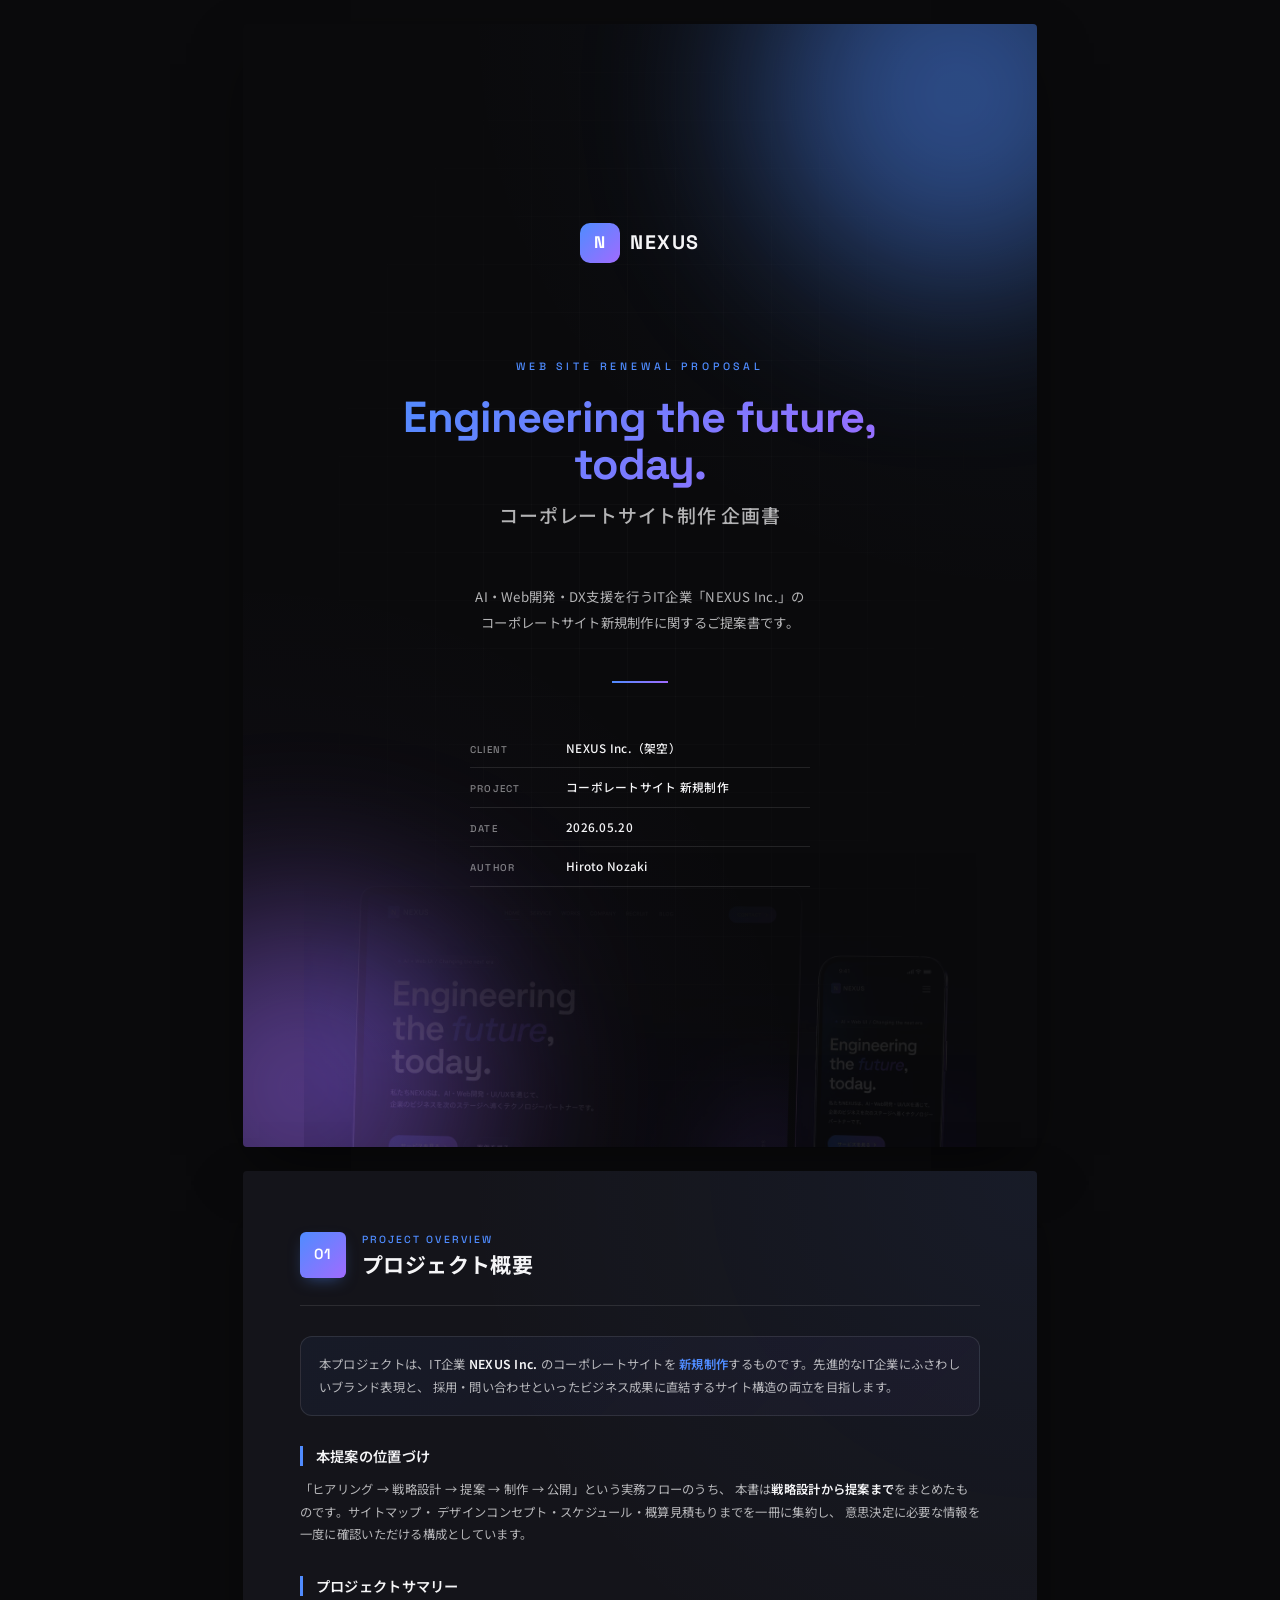
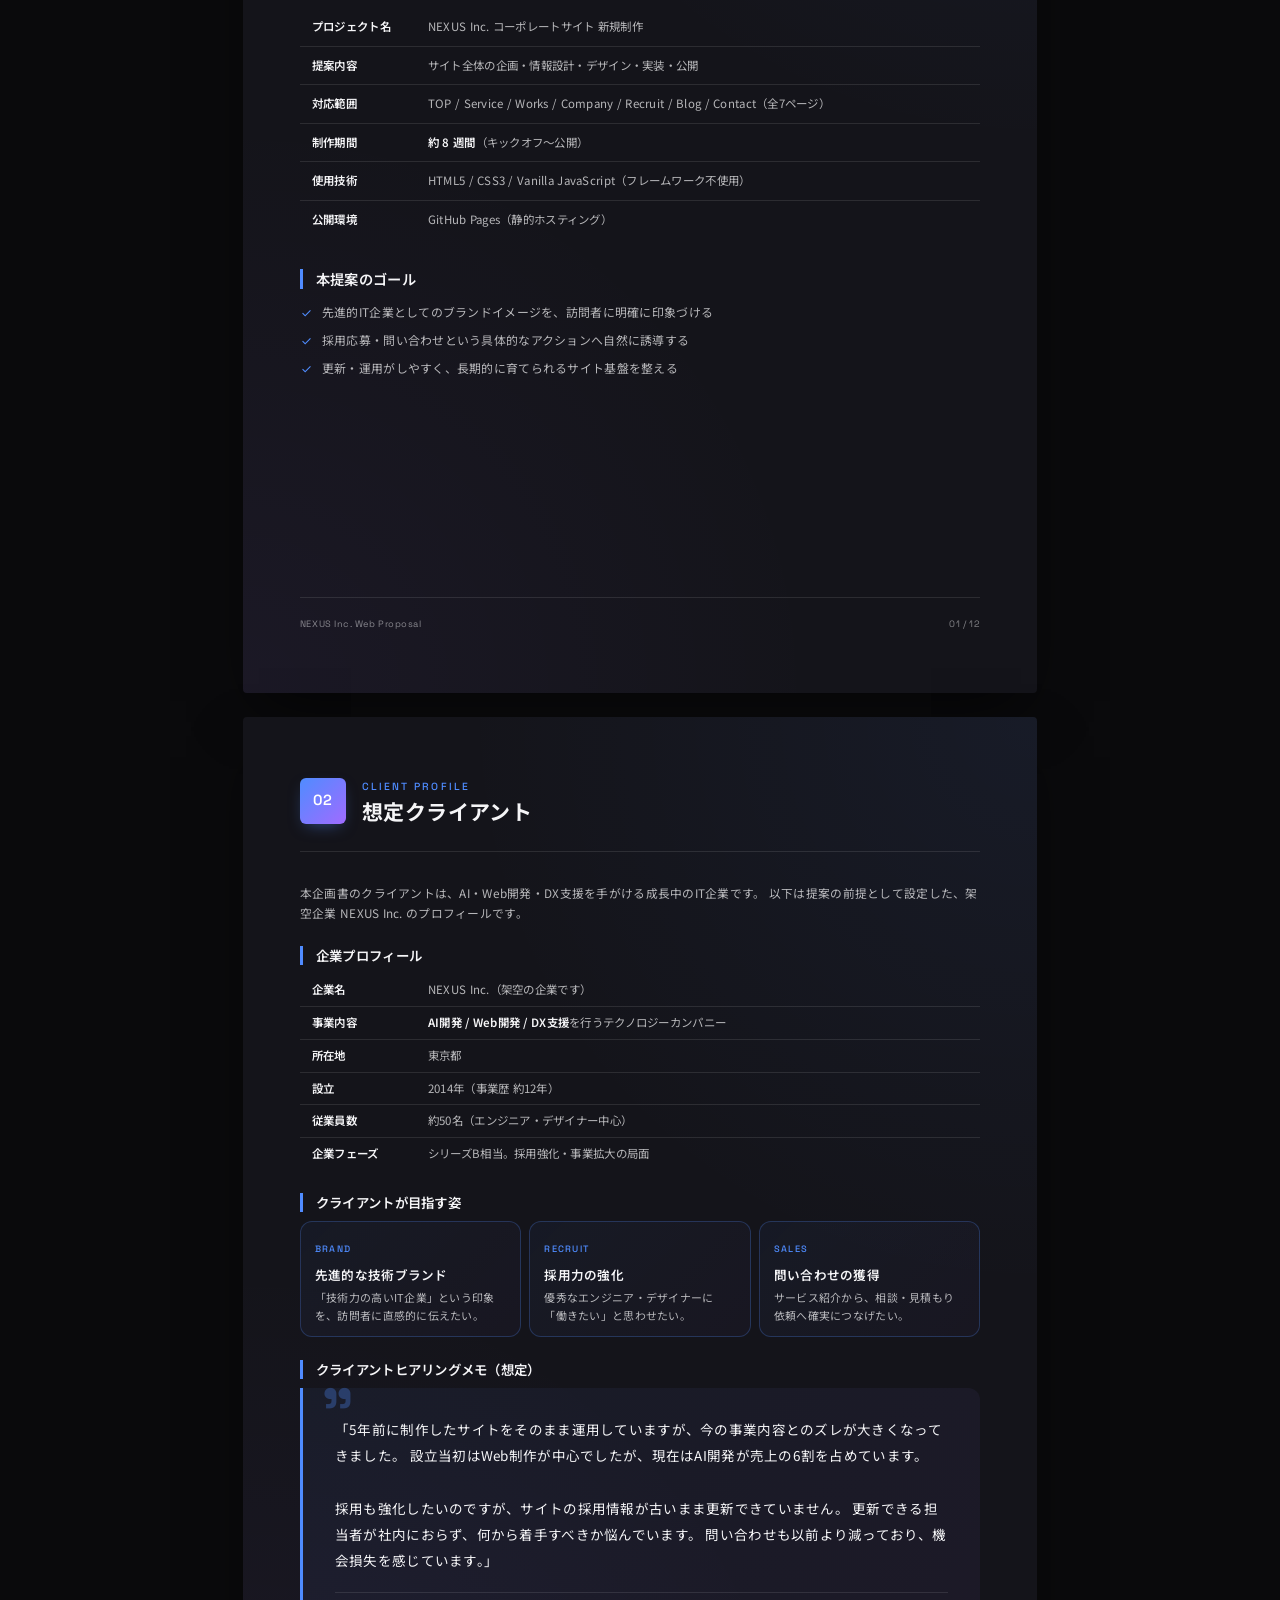
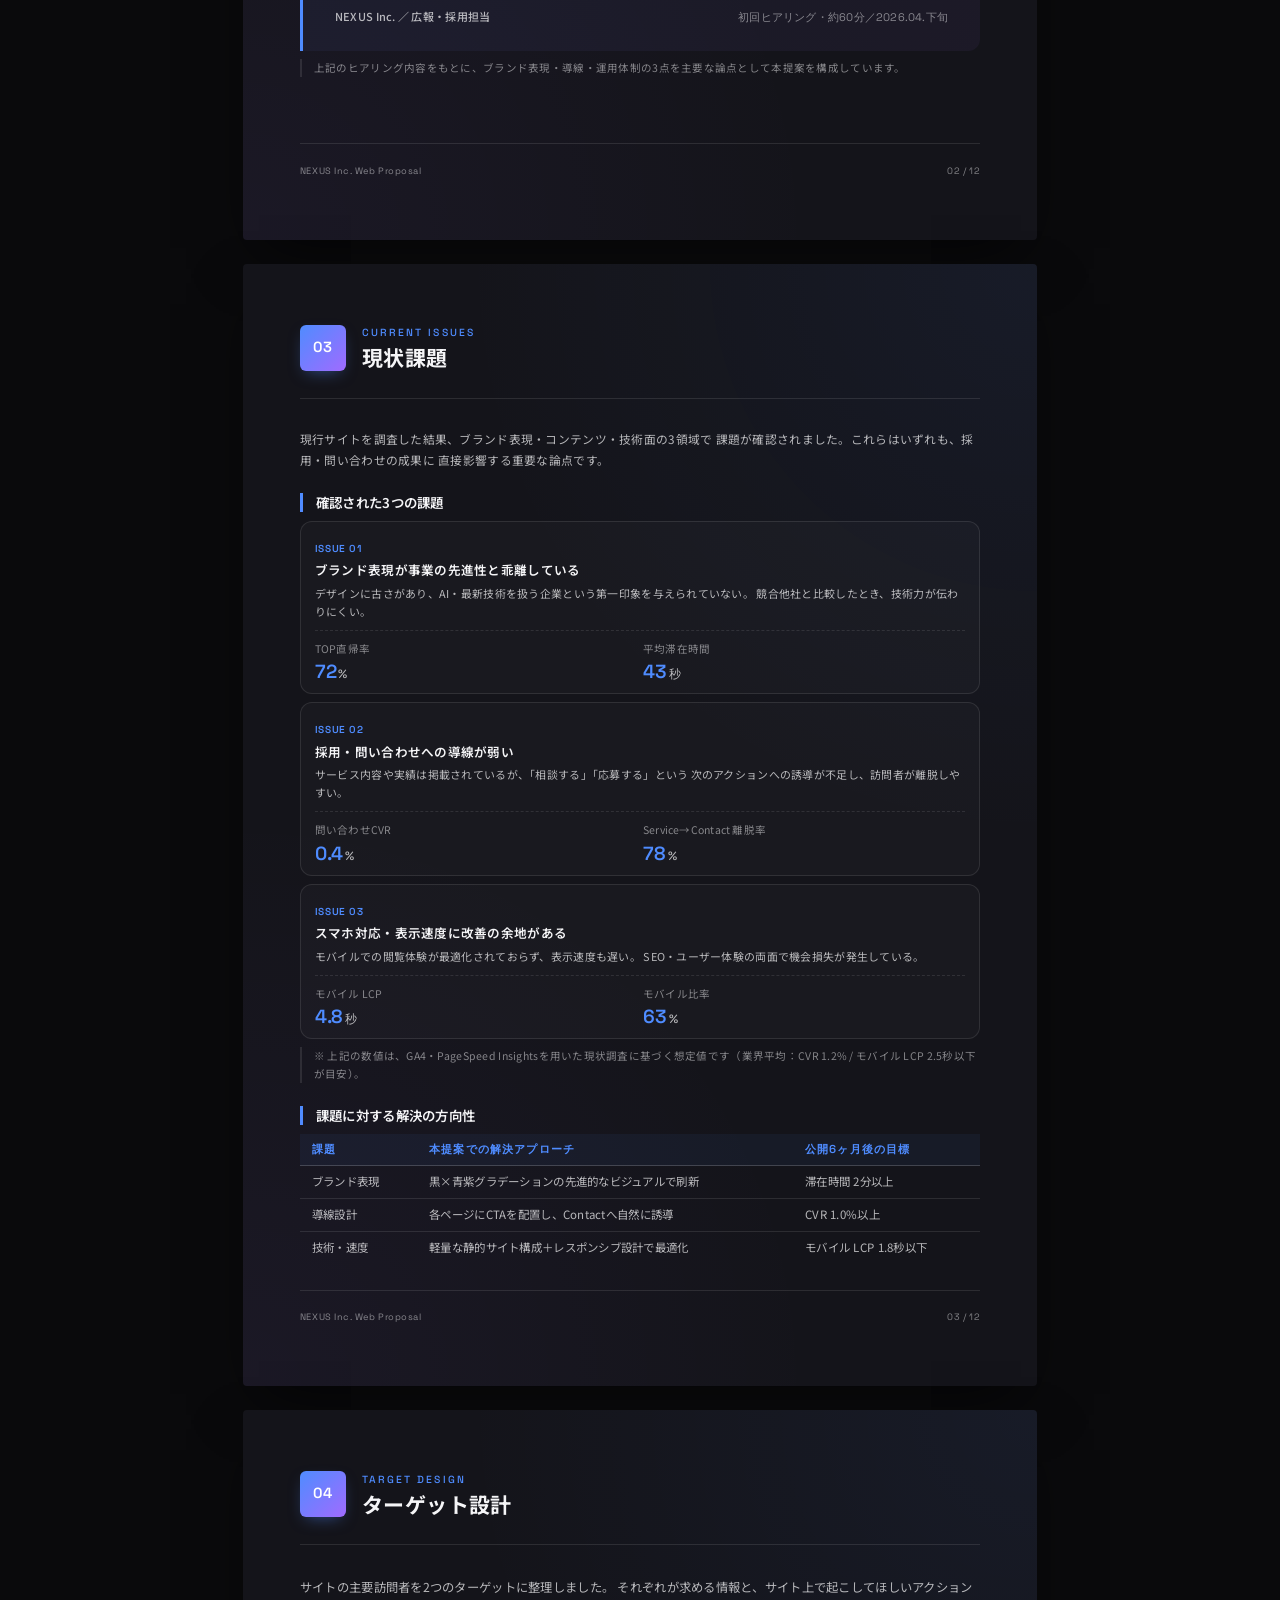
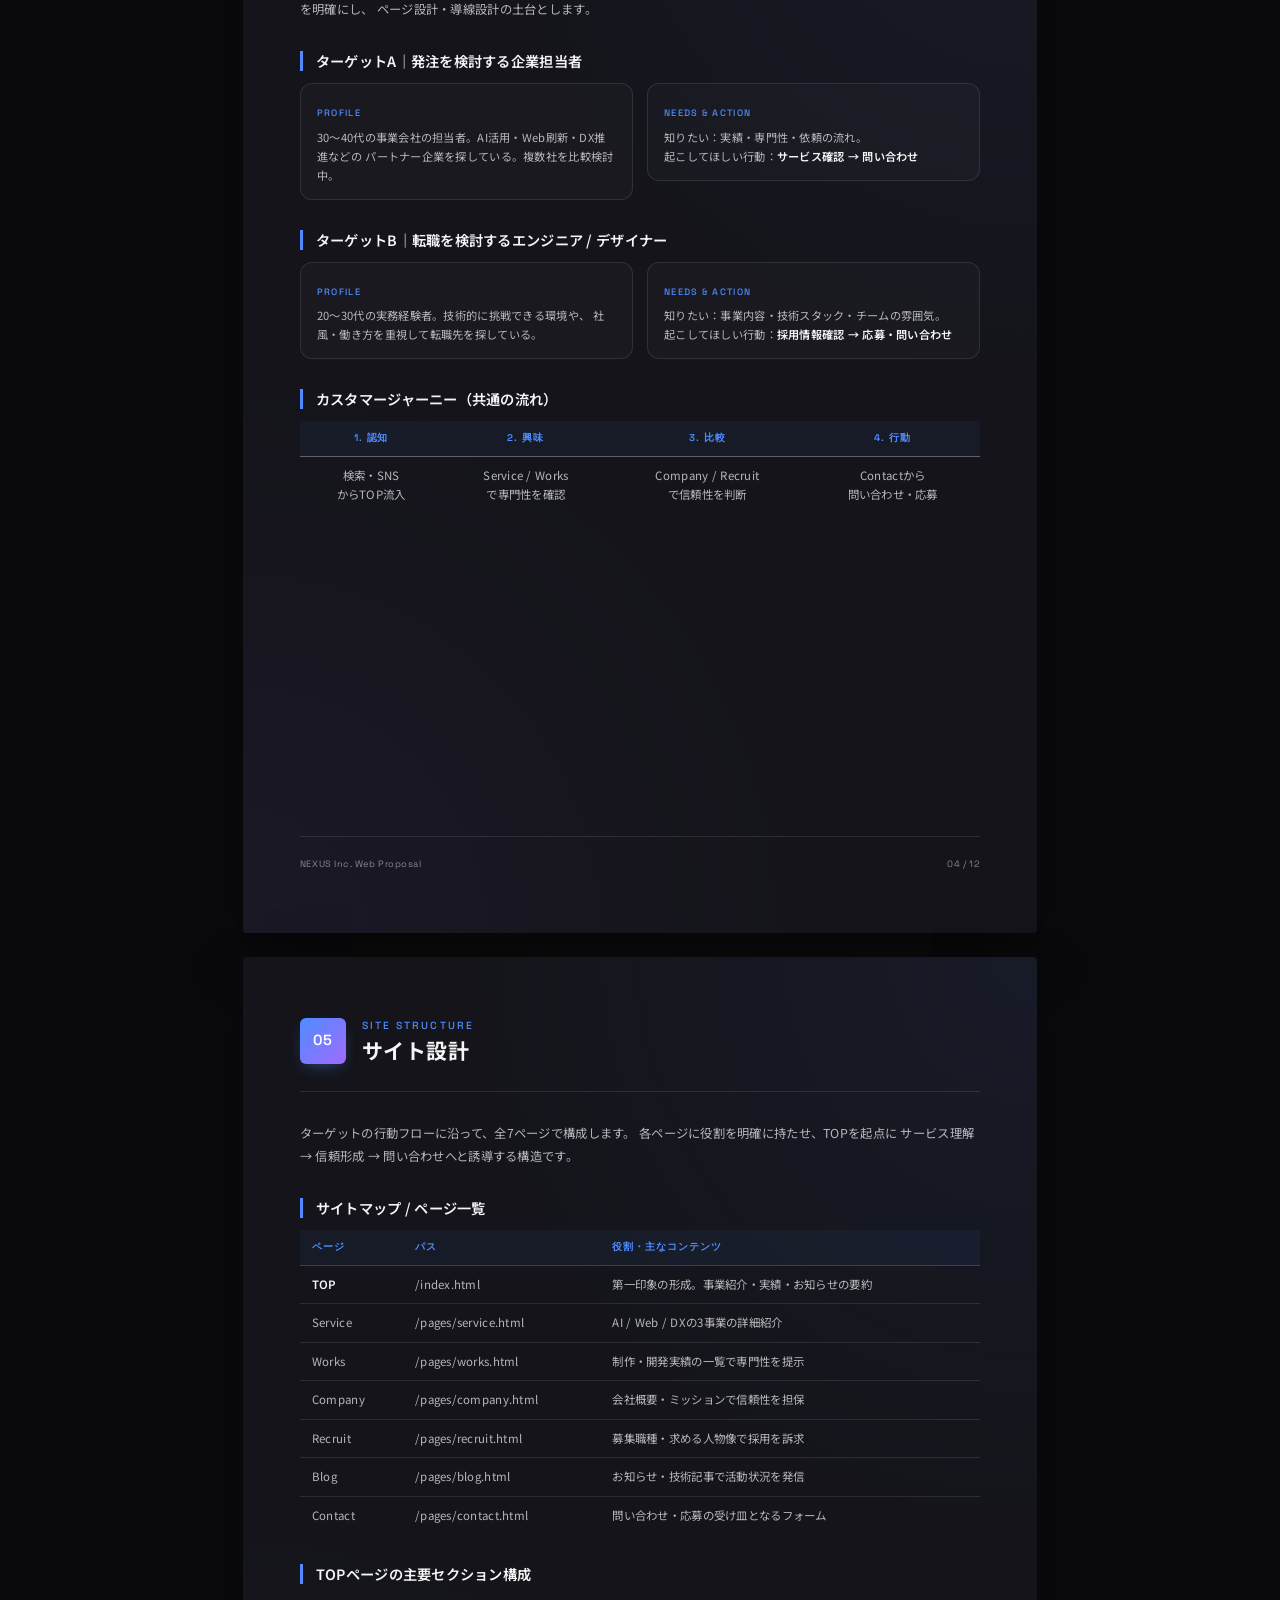
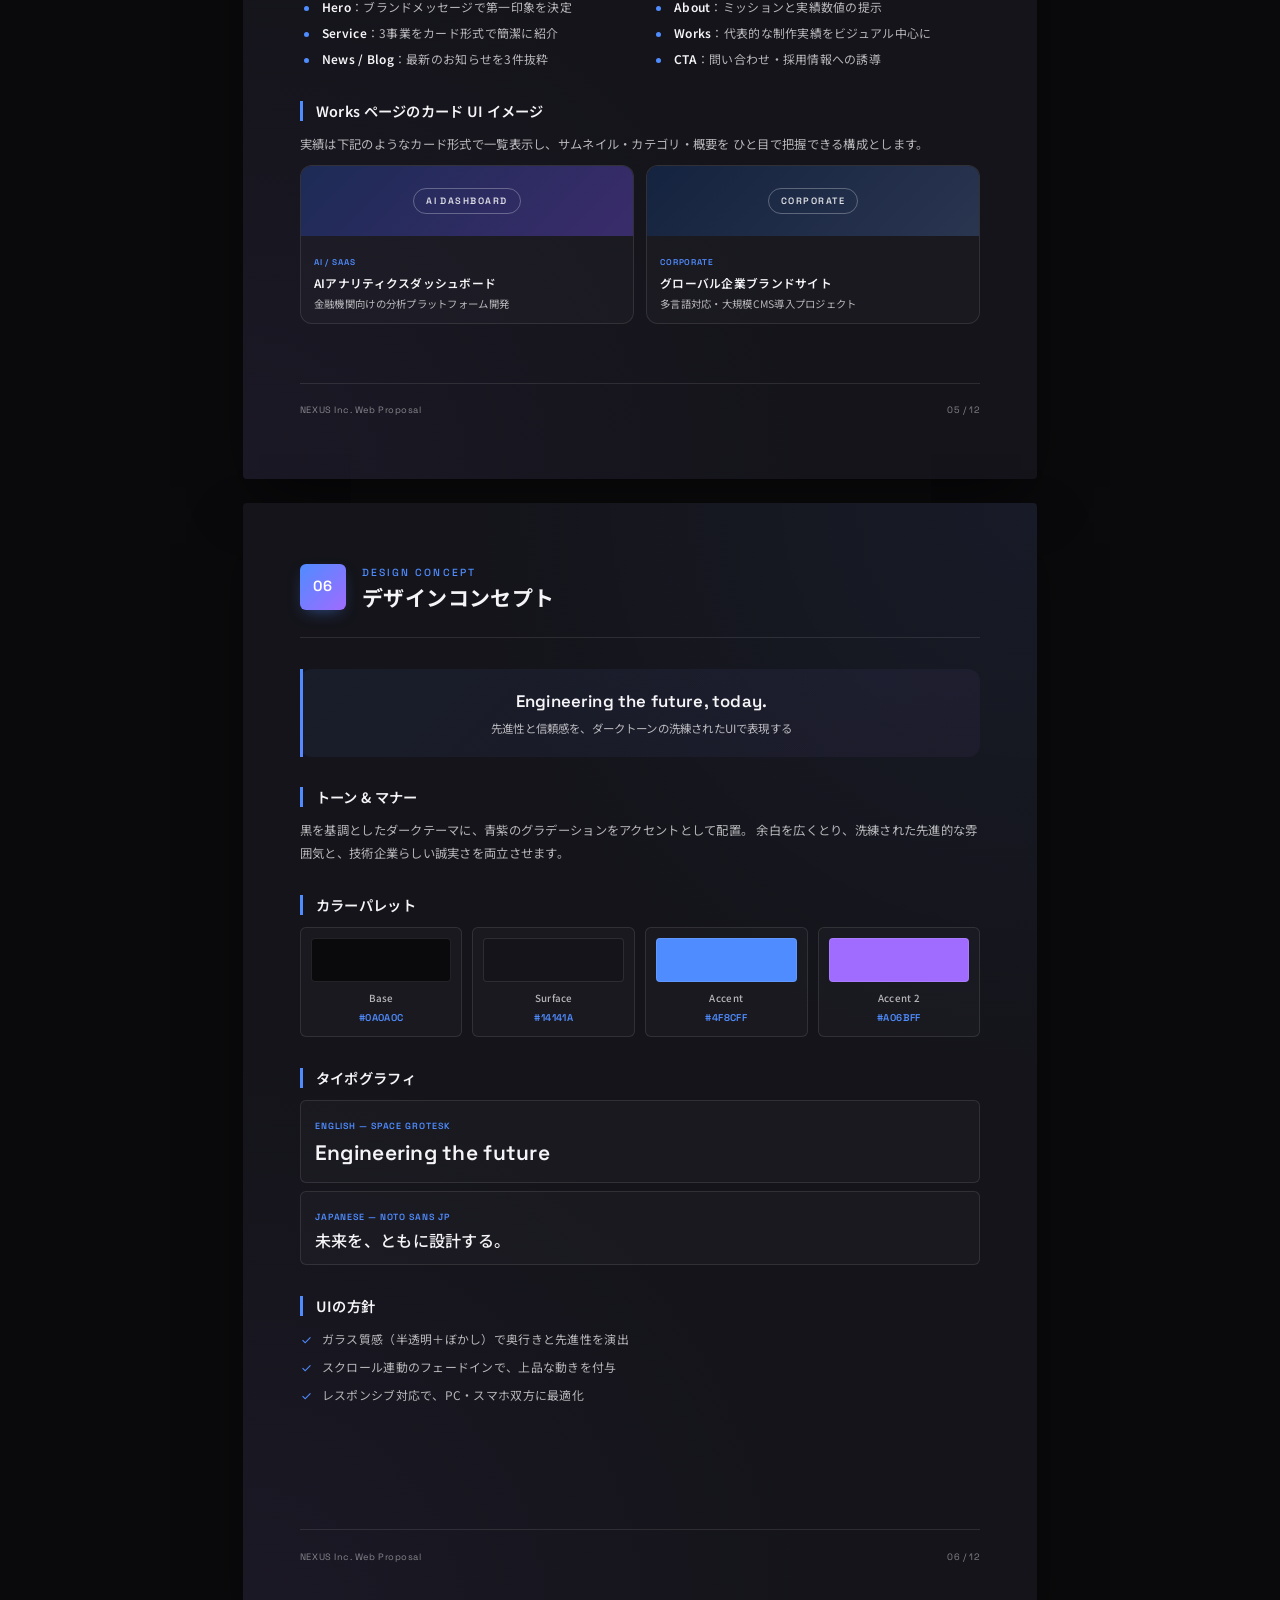
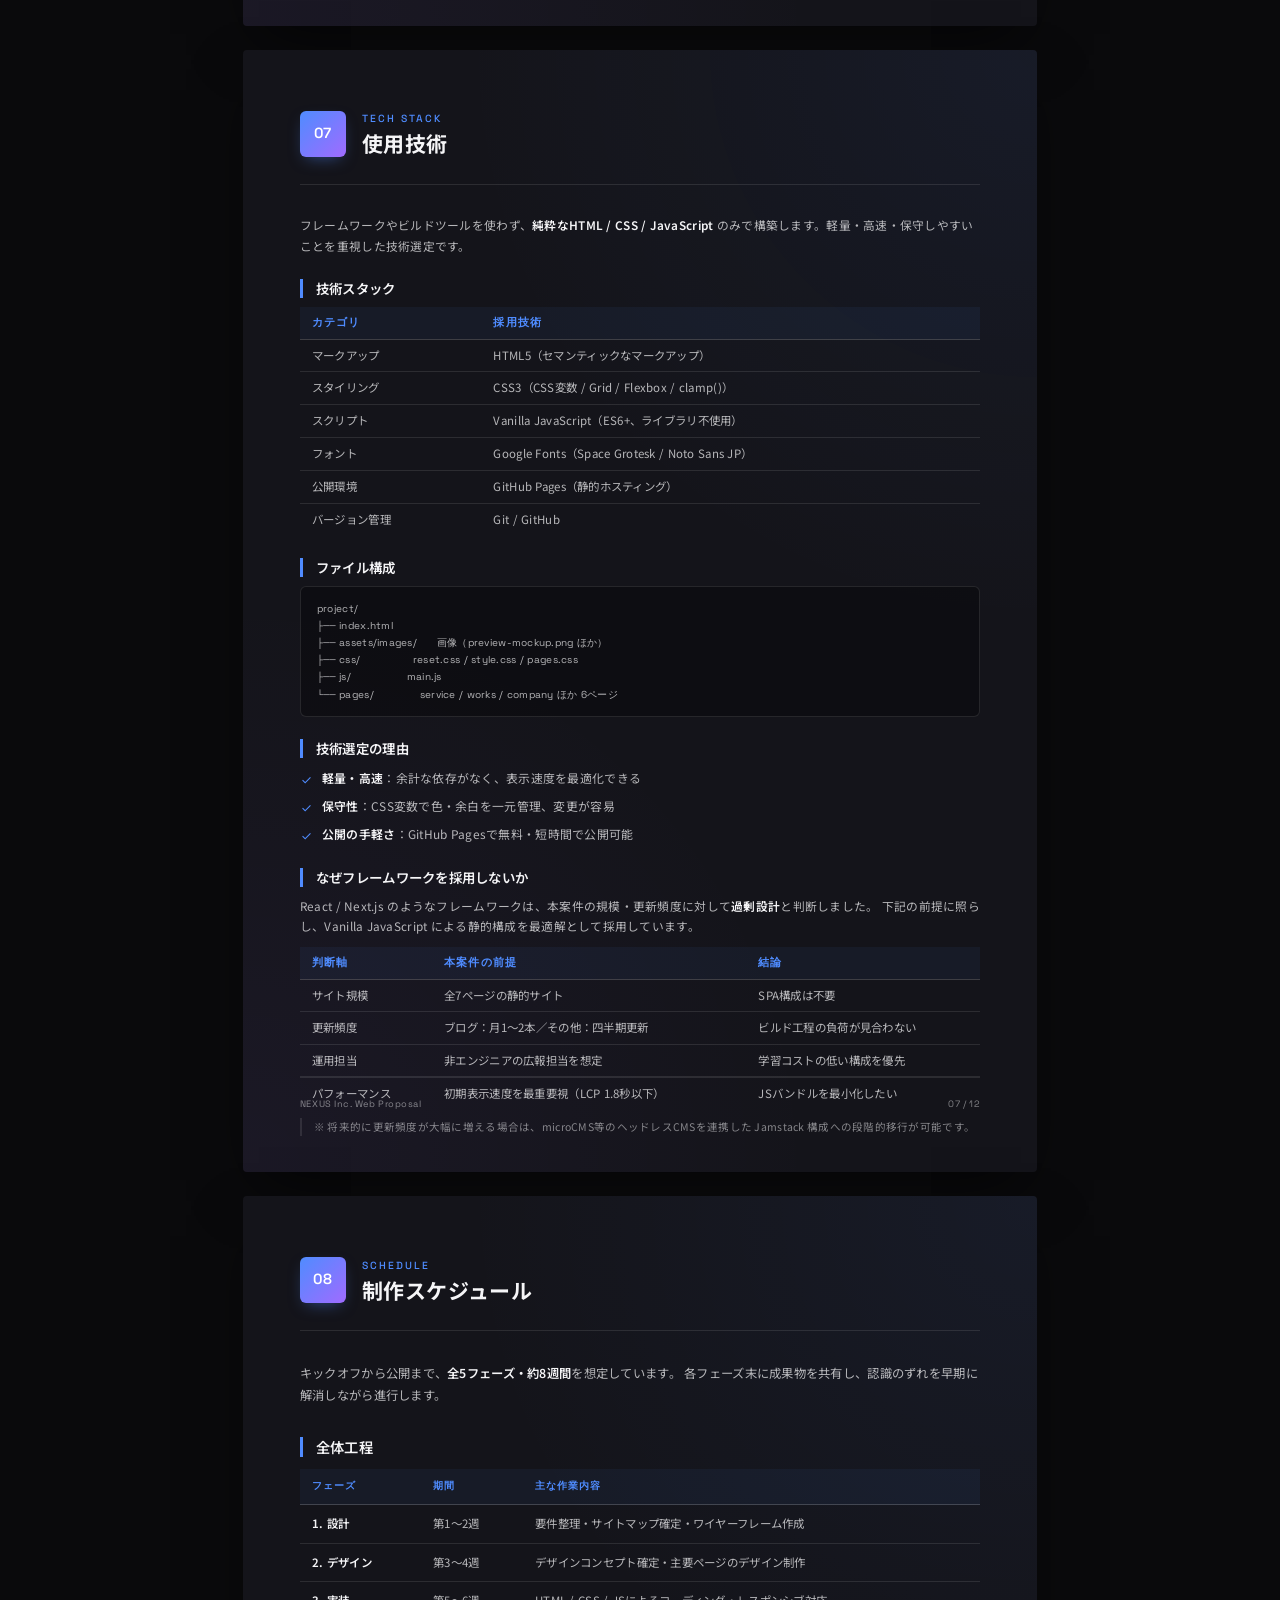
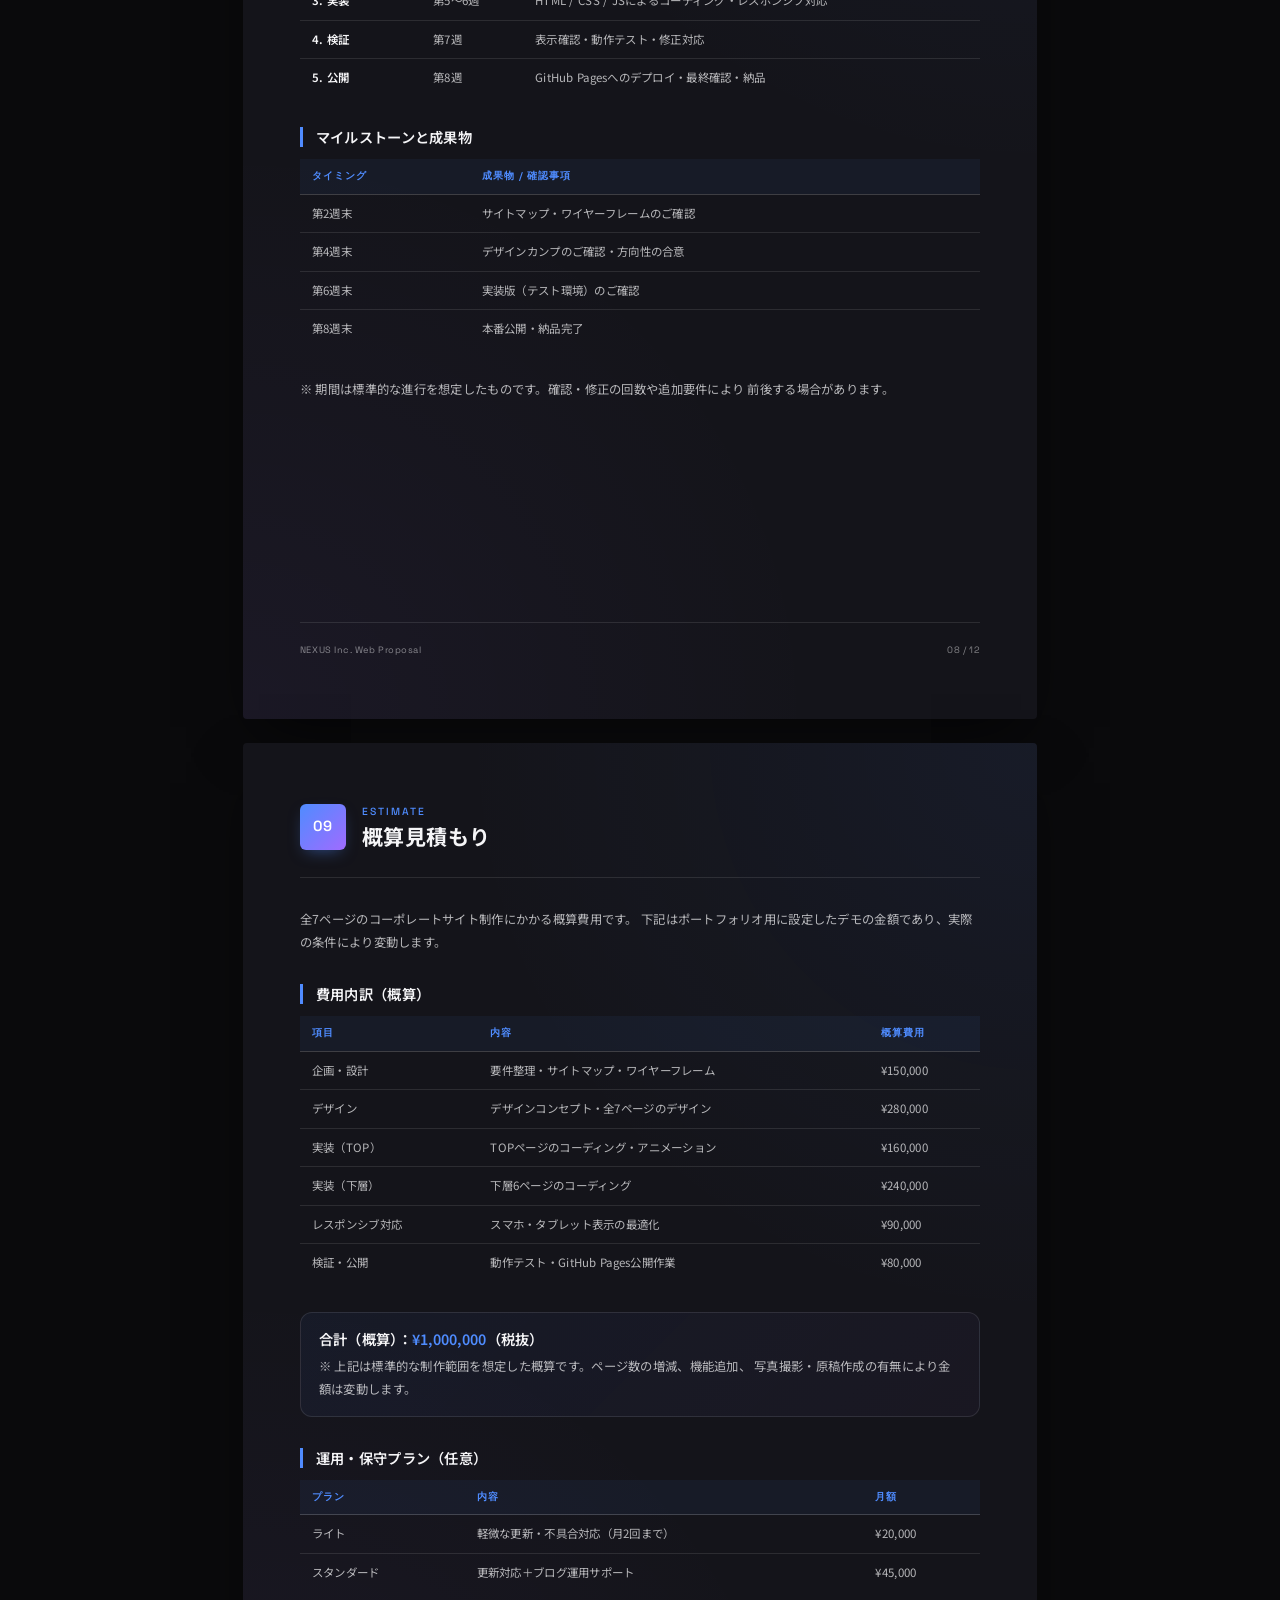
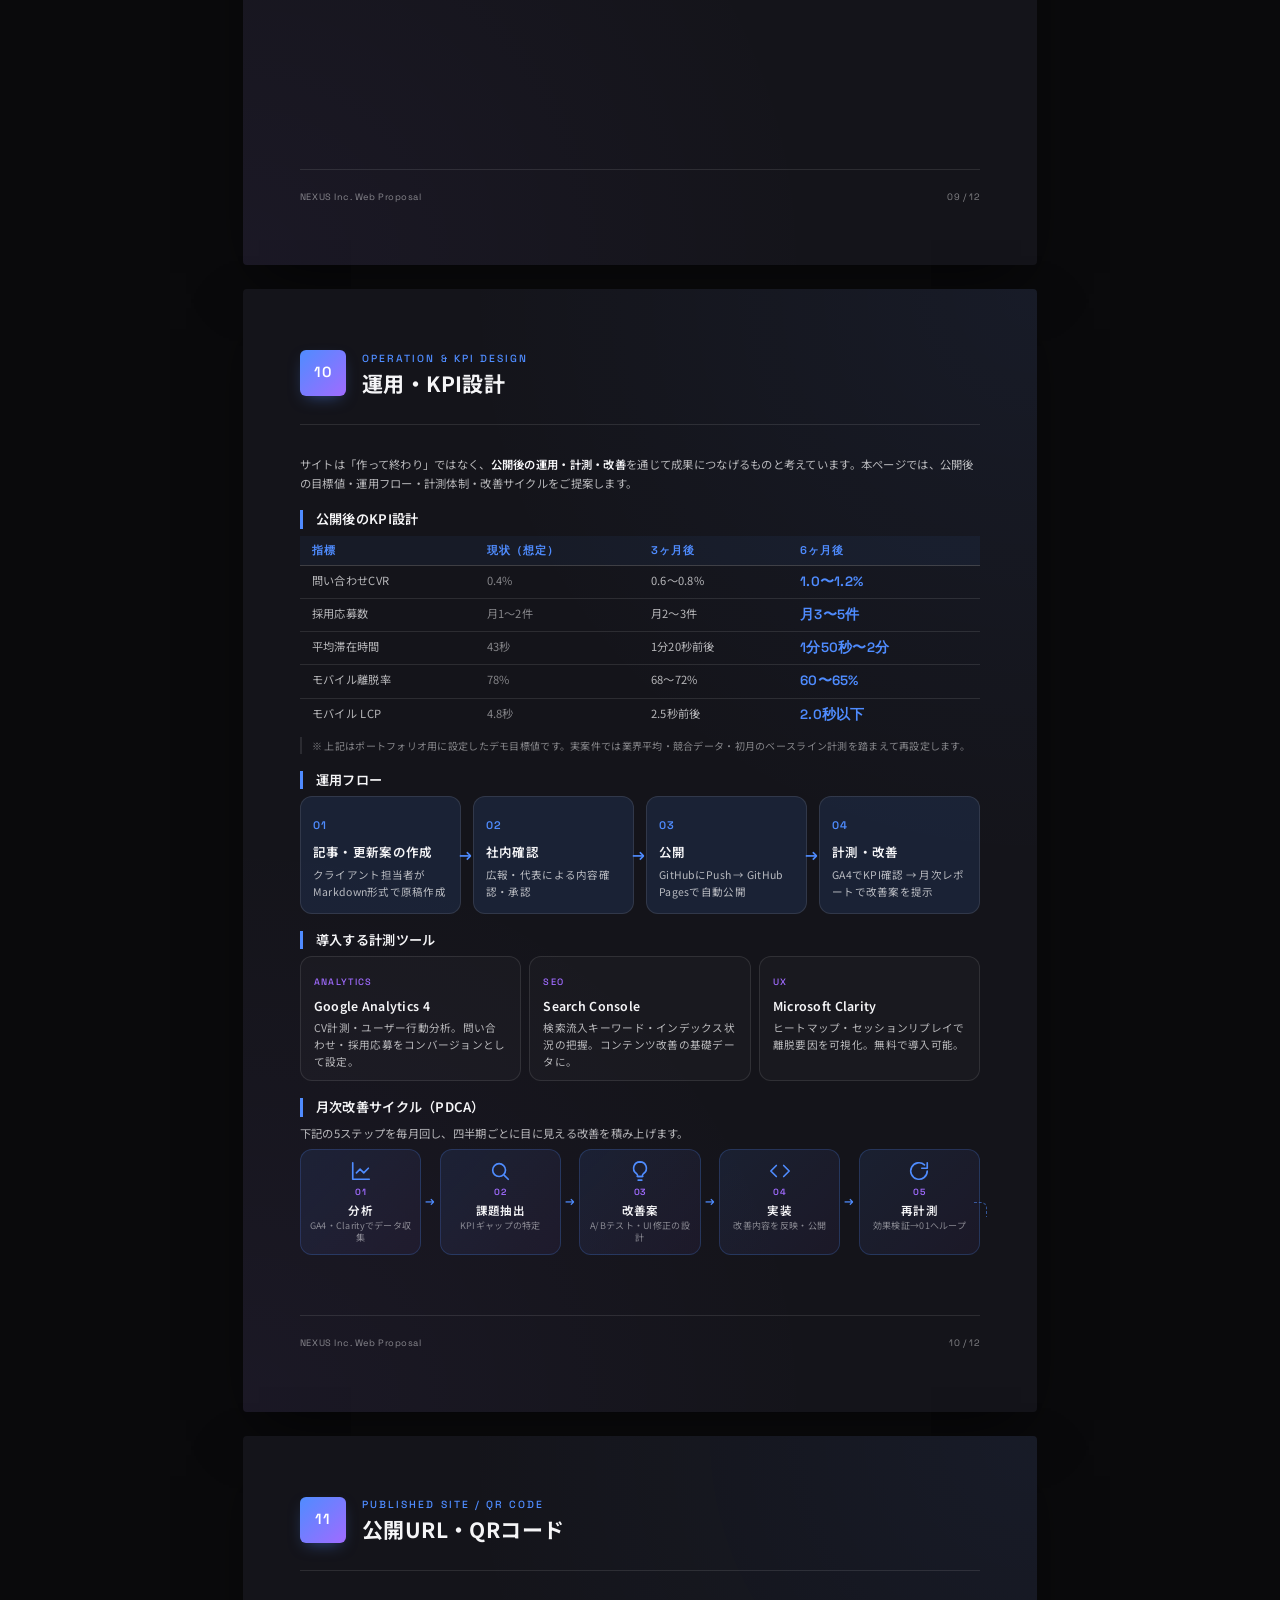
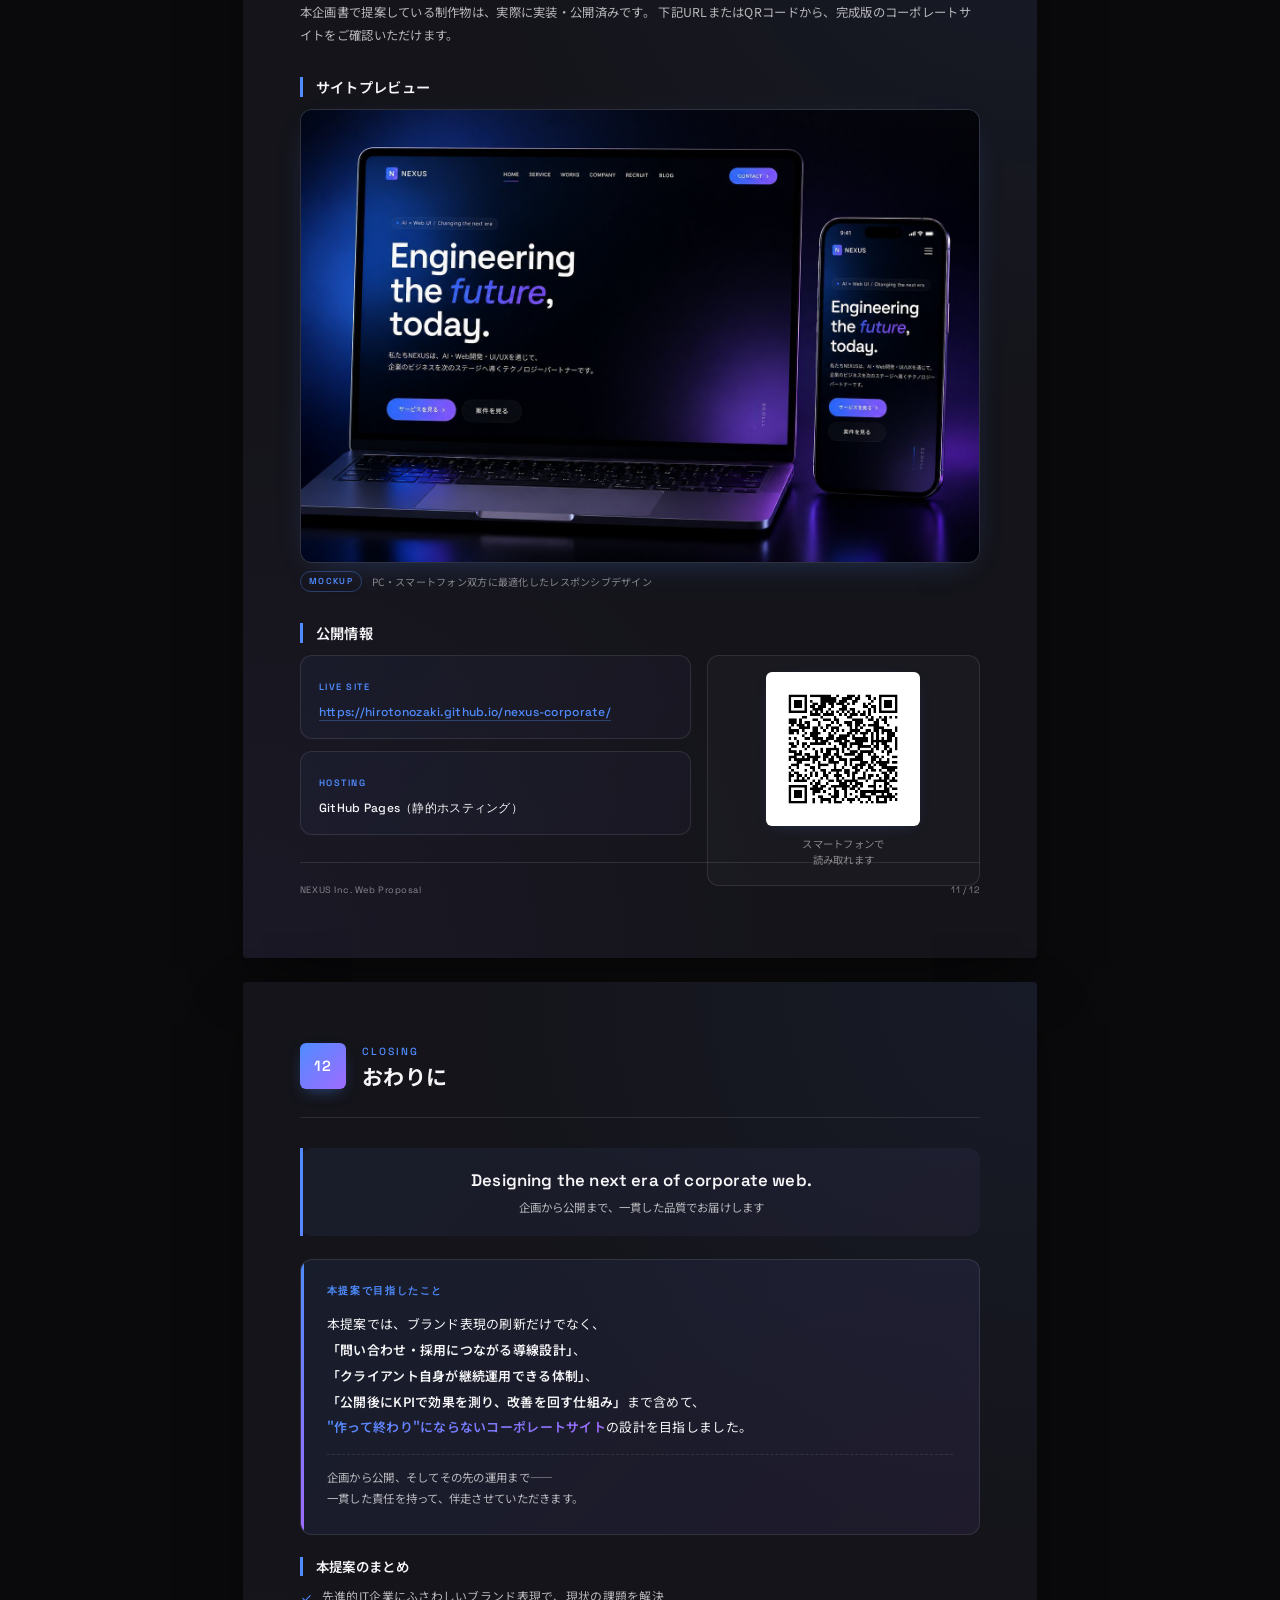
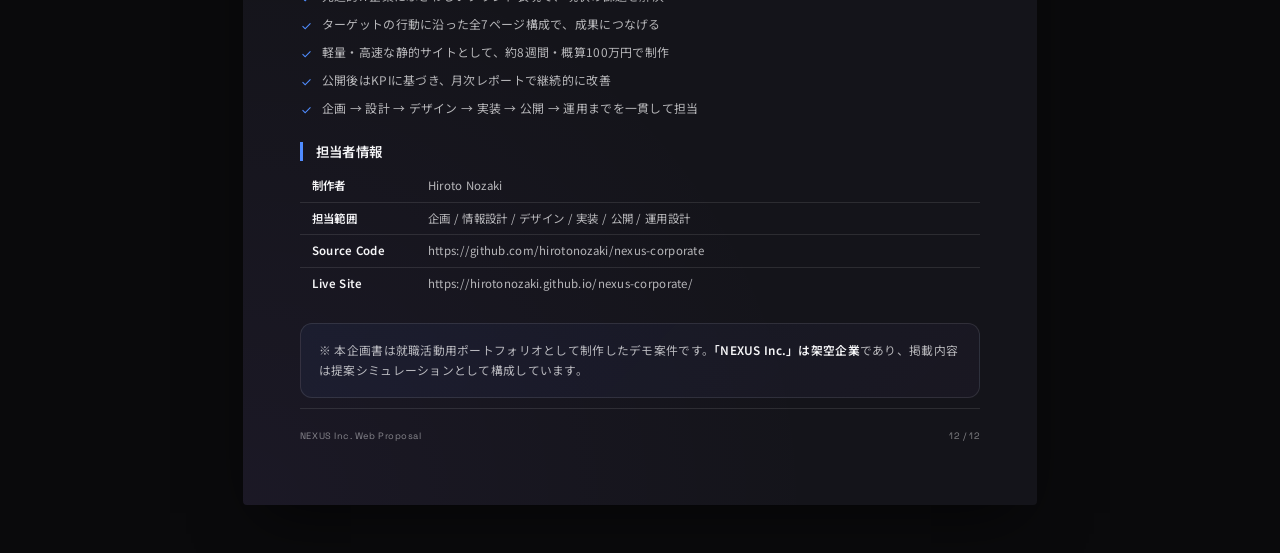
==== commit f33b63f0: "Add files via upload" ====
--- a/index.html
+++ b/index.html
@@ -59,11 +59,6 @@
         <div class="cover__meta-row"><dt>Author</dt><dd>Hiroto Nozaki</dd></div>
       </dl>
 
-      <p class="cover__notice">
-        ※ 本企画書は就職活動用ポートフォリオとして制作したものです。<br />
-        「NEXUS Inc.」は架空の企業であり、実在する企業・団体とは一切関係ありません。<br />
-        記載の課題・見積もり・スケジュールはすべてデモ用のダミーコンテンツです。
-      </p>
     </div>
   </section>
 
@@ -126,14 +121,14 @@
 
     <footer class="page__footer">
       <span>NEXUS Inc. Web Proposal</span>
-      <span>01 / 11</span>
+      <span>01 / 12</span>
     </footer>
   </section>
 
   <!-- ════════════════════════════════════════════
        03. 想定クライアント
   ════════════════════════════════════════════ -->
-  <section class="page">
+  <section class="page page--compact">
     <header class="page__header">
       <span class="page__num">02</span>
       <div class="page__heading-group">
@@ -186,25 +181,37 @@
       </div>
 
       <div class="block">
-        <h3 class="block__heading">ご相談のきっかけ（想定）</h3>
-        <p class="block__body">
-          事業は順調に拡大しているものの、現行サイトが事業の実態に追いついておらず、
-          採用・問い合わせの取りこぼしが起きているのではないか——という課題意識から、
-          サイトの全面刷新をご検討いただいた、という想定で本提案を構成しています。
-        </p>
-      </div>
-    </div>
-
-    <footer class="page__footer">
-      <span>NEXUS Inc. Web Proposal</span>
-      <span>02 / 11</span>
+        <h3 class="block__heading">クライアントヒアリングメモ（想定）</h3>
+        <blockquote class="quote">
+          <p class="quote__body">
+            「5年前に制作したサイトをそのまま運用していますが、今の事業内容とのズレが大きくなってきました。
+            設立当初はWeb制作が中心でしたが、現在はAI開発が売上の6割を占めています。
+            <br /><br />
+            採用も強化したいのですが、サイトの採用情報が古いまま更新できていません。
+            更新できる担当者が社内におらず、何から着手すべきか悩んでいます。
+            問い合わせも以前より減っており、機会損失を感じています。」
+          </p>
+          <footer class="quote__cite">
+            <span class="quote__cite-name">NEXUS Inc. ／ 広報・採用担当</span>
+            <span class="quote__cite-meta">初回ヒアリング・約60分／2026.04.下旬</span>
+          </footer>
+        </blockquote>
+        <p class="block__note">
+          上記のヒアリング内容をもとに、ブランド表現・導線・運用体制の3点を主要な論点として本提案を構成しています。
+        </p>
+      </div>
+    </div>
+
+    <footer class="page__footer">
+      <span>NEXUS Inc. Web Proposal</span>
+      <span>02 / 12</span>
     </footer>
   </section>
 
   <!-- ════════════════════════════════════════════
        04. 現状課題
   ════════════════════════════════════════════ -->
-  <section class="page">
+  <section class="page page--compact">
     <header class="page__header">
       <span class="page__num">03</span>
       <div class="page__heading-group">
@@ -232,6 +239,10 @@
               デザインに古さがあり、AI・最新技術を扱う企業という第一印象を与えられていない。
               競合他社と比較したとき、技術力が伝わりにくい。
             </p>
+            <dl class="card__metrics">
+              <div><dt>TOP直帰率</dt><dd>72<span>%</span></dd></div>
+              <div><dt>平均滞在時間</dt><dd>43<span>秒</span></dd></div>
+            </dl>
           </article>
           <article class="card">
             <span class="card__num">ISSUE 02</span>
@@ -240,6 +251,10 @@
               サービス内容や実績は掲載されているが、「相談する」「応募する」という
               次のアクションへの誘導が不足し、訪問者が離脱しやすい。
             </p>
+            <dl class="card__metrics">
+              <div><dt>問い合わせCVR</dt><dd>0.4<span>%</span></dd></div>
+              <div><dt>Service→Contact 離脱率</dt><dd>78<span>%</span></dd></div>
+            </dl>
           </article>
           <article class="card">
             <span class="card__num">ISSUE 03</span>
@@ -248,28 +263,35 @@
               モバイルでの閲覧体験が最適化されておらず、表示速度も遅い。
               SEO・ユーザー体験の両面で機会損失が発生している。
             </p>
-          </article>
-        </div>
+            <dl class="card__metrics">
+              <div><dt>モバイル LCP</dt><dd>4.8<span>秒</span></dd></div>
+              <div><dt>モバイル比率</dt><dd>63<span>%</span></dd></div>
+            </dl>
+          </article>
+        </div>
+        <p class="block__note">
+          ※ 上記の数値は、GA4・PageSpeed Insightsを用いた現状調査に基づく想定値です（業界平均：CVR 1.2% / モバイル LCP 2.5秒以下が目安）。
+        </p>
       </div>
 
       <div class="block">
         <h3 class="block__heading">課題に対する解決の方向性</h3>
         <table class="table">
           <thead>
-            <tr><th>課題</th><th>本提案での解決アプローチ</th></tr>
+            <tr><th>課題</th><th>本提案での解決アプローチ</th><th>公開6ヶ月後の目標</th></tr>
           </thead>
           <tbody>
-            <tr><td>ブランド表現</td><td>黒×青紫グラデーションの先進的なビジュアルで刷新</td></tr>
-            <tr><td>導線設計</td><td>各ページにCTAを配置し、Contactへ自然に誘導</td></tr>
-            <tr><td>技術・速度</td><td>軽量な静的サイト構成＋レスポンシブ設計で最適化</td></tr>
-          </tbody>
-        </table>
-      </div>
-    </div>
-
-    <footer class="page__footer">
-      <span>NEXUS Inc. Web Proposal</span>
-      <span>03 / 11</span>
+            <tr><td>ブランド表現</td><td>黒×青紫グラデーションの先進的なビジュアルで刷新</td><td>滞在時間 2分以上</td></tr>
+            <tr><td>導線設計</td><td>各ページにCTAを配置し、Contactへ自然に誘導</td><td>CVR 1.0%以上</td></tr>
+            <tr><td>技術・速度</td><td>軽量な静的サイト構成＋レスポンシブ設計で最適化</td><td>モバイル LCP 1.8秒以下</td></tr>
+          </tbody>
+        </table>
+      </div>
+    </div>
+
+    <footer class="page__footer">
+      <span>NEXUS Inc. Web Proposal</span>
+      <span>03 / 12</span>
     </footer>
   </section>
 
@@ -354,7 +376,7 @@
 
     <footer class="page__footer">
       <span>NEXUS Inc. Web Proposal</span>
-      <span>04 / 11</span>
+      <span>04 / 12</span>
     </footer>
   </section>
 
@@ -442,7 +464,7 @@
 
     <footer class="page__footer">
       <span>NEXUS Inc. Web Proposal</span>
-      <span>05 / 11</span>
+      <span>05 / 12</span>
     </footer>
   </section>
 
@@ -528,14 +550,14 @@
 
     <footer class="page__footer">
       <span>NEXUS Inc. Web Proposal</span>
-      <span>06 / 11</span>
+      <span>06 / 12</span>
     </footer>
   </section>
 
   <!-- ════════════════════════════════════════════
        08. 使用技術
   ════════════════════════════════════════════ -->
-  <section class="page page--airy">
+  <section class="page page--compact">
     <header class="page__header">
       <span class="page__num">07</span>
       <div class="page__heading-group">
@@ -587,11 +609,33 @@
           <li><strong>公開の手軽さ</strong>：GitHub Pagesで無料・短時間で公開可能</li>
         </ul>
       </div>
-    </div>
-
-    <footer class="page__footer">
-      <span>NEXUS Inc. Web Proposal</span>
-      <span>07 / 11</span>
+
+      <div class="block">
+        <h3 class="block__heading">なぜフレームワークを採用しないか</h3>
+        <p class="block__body">
+          React / Next.js のようなフレームワークは、本案件の規模・更新頻度に対して<strong>過剰設計</strong>と判断しました。
+          下記の前提に照らし、Vanilla JavaScript による静的構成を最適解として採用しています。
+        </p>
+        <table class="table">
+          <thead>
+            <tr><th>判断軸</th><th>本案件の前提</th><th>結論</th></tr>
+          </thead>
+          <tbody>
+            <tr><td>サイト規模</td><td>全7ページの静的サイト</td><td>SPA構成は不要</td></tr>
+            <tr><td>更新頻度</td><td>ブログ：月1〜2本／その他：四半期更新</td><td>ビルド工程の負荷が見合わない</td></tr>
+            <tr><td>運用担当</td><td>非エンジニアの広報担当を想定</td><td>学習コストの低い構成を優先</td></tr>
+            <tr><td>パフォーマンス</td><td>初期表示速度を最重要視（LCP 1.8秒以下）</td><td>JSバンドルを最小化したい</td></tr>
+          </tbody>
+        </table>
+        <p class="block__note">
+          ※ 将来的に更新頻度が大幅に増える場合は、microCMS等のヘッドレスCMSを連携した Jamstack 構成への段階的移行が可能です。
+        </p>
+      </div>
+    </div>
+
+    <footer class="page__footer">
+      <span>NEXUS Inc. Web Proposal</span>
+      <span>07 / 12</span>
     </footer>
   </section>
 
@@ -656,7 +700,7 @@
 
     <footer class="page__footer">
       <span>NEXUS Inc. Web Proposal</span>
-      <span>08 / 11</span>
+      <span>08 / 12</span>
     </footer>
   </section>
 
@@ -725,7 +769,162 @@
 
     <footer class="page__footer">
       <span>NEXUS Inc. Web Proposal</span>
-      <span>09 / 11</span>
+      <span>09 / 12</span>
+    </footer>
+  </section>
+
+  <!-- ════════════════════════════════════════════
+       10. 運用・KPI設計（新規追加）
+  ════════════════════════════════════════════ -->
+  <section class="page page--dense">
+    <header class="page__header">
+      <span class="page__num">10</span>
+      <div class="page__heading-group">
+        <p class="page__subtitle">Operation &amp; KPI Design</p>
+        <h2 class="page__title">運用・KPI設計</h2>
+      </div>
+    </header>
+
+    <div class="page__body">
+      <div class="block">
+        <p class="block__body">
+          サイトは「作って終わり」ではなく、<strong>公開後の運用・計測・改善</strong>を通じて成果につなげるものと考えています。本ページでは、公開後の目標値・運用フロー・計測体制・改善サイクルをご提案します。
+        </p>
+      </div>
+
+      <div class="block">
+        <h3 class="block__heading">公開後のKPI設計</h3>
+        <table class="table table--kpi">
+          <thead>
+            <tr><th>指標</th><th>現状（想定）</th><th>3ヶ月後</th><th>6ヶ月後</th></tr>
+          </thead>
+          <tbody>
+            <tr><td>問い合わせCVR</td><td>0.4%</td><td>0.6〜0.8%</td><td><strong>1.0〜1.2%</strong></td></tr>
+            <tr><td>採用応募数</td><td>月1〜2件</td><td>月2〜3件</td><td><strong>月3〜5件</strong></td></tr>
+            <tr><td>平均滞在時間</td><td>43秒</td><td>1分20秒前後</td><td><strong>1分50秒〜2分</strong></td></tr>
+            <tr><td>モバイル離脱率</td><td>78%</td><td>68〜72%</td><td><strong>60〜65%</strong></td></tr>
+            <tr><td>モバイル LCP</td><td>4.8秒</td><td>2.5秒前後</td><td><strong>2.0秒以下</strong></td></tr>
+          </tbody>
+        </table>
+        <p class="block__note">
+          ※ 上記はポートフォリオ用に設定したデモ目標値です。実案件では業界平均・競合データ・初月のベースライン計測を踏まえて再設定します。
+        </p>
+      </div>
+
+      <div class="block">
+        <h3 class="block__heading">運用フロー</h3>
+        <ol class="flow">
+          <li class="flow__step">
+            <span class="flow__num">01</span>
+            <h4 class="flow__title">記事・更新案の作成</h4>
+            <p class="flow__body">クライアント担当者がMarkdown形式で原稿作成</p>
+          </li>
+          <li class="flow__step">
+            <span class="flow__num">02</span>
+            <h4 class="flow__title">社内確認</h4>
+            <p class="flow__body">広報・代表による内容確認・承認</p>
+          </li>
+          <li class="flow__step">
+            <span class="flow__num">03</span>
+            <h4 class="flow__title">公開</h4>
+            <p class="flow__body">GitHubにPush → GitHub Pagesで自動公開</p>
+          </li>
+          <li class="flow__step">
+            <span class="flow__num">04</span>
+            <h4 class="flow__title">計測・改善</h4>
+            <p class="flow__body">GA4でKPI確認 → 月次レポートで改善案を提示</p>
+          </li>
+        </ol>
+      </div>
+
+      <div class="block">
+        <h3 class="block__heading">導入する計測ツール</h3>
+        <div class="cards cards--3">
+          <article class="card card--tool">
+            <span class="card__label">Analytics</span>
+            <h4 class="card__title">Google Analytics 4</h4>
+            <p class="card__body">CV計測・ユーザー行動分析。問い合わせ・採用応募をコンバージョンとして設定。</p>
+          </article>
+          <article class="card card--tool">
+            <span class="card__label">SEO</span>
+            <h4 class="card__title">Search Console</h4>
+            <p class="card__body">検索流入キーワード・インデックス状況の把握。コンテンツ改善の基礎データに。</p>
+          </article>
+          <article class="card card--tool">
+            <span class="card__label">UX</span>
+            <h4 class="card__title">Microsoft Clarity</h4>
+            <p class="card__body">ヒートマップ・セッションリプレイで離脱要因を可視化。無料で導入可能。</p>
+          </article>
+        </div>
+      </div>
+
+      <div class="block">
+        <h3 class="block__heading">月次改善サイクル（PDCA）</h3>
+        <p class="block__body">
+          下記の5ステップを毎月回し、四半期ごとに目に見える改善を積み上げます。
+        </p>
+        <ol class="cycle">
+          <li class="cycle__step">
+            <span class="cycle__icon" aria-hidden="true">
+              <svg viewBox="0 0 24 24" fill="none" stroke="currentColor" stroke-width="1.8" stroke-linecap="round" stroke-linejoin="round">
+                <path d="M3 3v18h18"/><path d="M7 14l4-4 4 4 5-5"/>
+              </svg>
+            </span>
+            <span class="cycle__num">01</span>
+            <span class="cycle__title">分析</span>
+            <span class="cycle__desc">GA4・Clarityでデータ収集</span>
+          </li>
+          <li class="cycle__arrow" aria-hidden="true">→</li>
+          <li class="cycle__step">
+            <span class="cycle__icon" aria-hidden="true">
+              <svg viewBox="0 0 24 24" fill="none" stroke="currentColor" stroke-width="1.8" stroke-linecap="round" stroke-linejoin="round">
+                <circle cx="11" cy="11" r="7"/><path d="M21 21l-4.3-4.3"/>
+              </svg>
+            </span>
+            <span class="cycle__num">02</span>
+            <span class="cycle__title">課題抽出</span>
+            <span class="cycle__desc">KPIギャップの特定</span>
+          </li>
+          <li class="cycle__arrow" aria-hidden="true">→</li>
+          <li class="cycle__step">
+            <span class="cycle__icon" aria-hidden="true">
+              <svg viewBox="0 0 24 24" fill="none" stroke="currentColor" stroke-width="1.8" stroke-linecap="round" stroke-linejoin="round">
+                <path d="M9 18h6"/><path d="M10 22h4"/><path d="M12 2a7 7 0 0 0-4 12.7c1 .9 1.5 2 1.5 3.3h5c0-1.3.5-2.4 1.5-3.3A7 7 0 0 0 12 2z"/>
+              </svg>
+            </span>
+            <span class="cycle__num">03</span>
+            <span class="cycle__title">改善案</span>
+            <span class="cycle__desc">A/Bテスト・UI修正の設計</span>
+          </li>
+          <li class="cycle__arrow" aria-hidden="true">→</li>
+          <li class="cycle__step">
+            <span class="cycle__icon" aria-hidden="true">
+              <svg viewBox="0 0 24 24" fill="none" stroke="currentColor" stroke-width="1.8" stroke-linecap="round" stroke-linejoin="round">
+                <path d="M16 18l6-6-6-6"/><path d="M8 6l-6 6 6 6"/>
+              </svg>
+            </span>
+            <span class="cycle__num">04</span>
+            <span class="cycle__title">実装</span>
+            <span class="cycle__desc">改善内容を反映・公開</span>
+          </li>
+          <li class="cycle__arrow" aria-hidden="true">→</li>
+          <li class="cycle__step">
+            <span class="cycle__icon" aria-hidden="true">
+              <svg viewBox="0 0 24 24" fill="none" stroke="currentColor" stroke-width="1.8" stroke-linecap="round" stroke-linejoin="round">
+                <path d="M21 12a9 9 0 1 1-3-6.7"/><path d="M21 3v6h-6"/>
+              </svg>
+            </span>
+            <span class="cycle__num">05</span>
+            <span class="cycle__title">再計測</span>
+            <span class="cycle__desc">効果検証→01へループ</span>
+          </li>
+        </ol>
+      </div>
+    </div>
+
+    <footer class="page__footer">
+      <span>NEXUS Inc. Web Proposal</span>
+      <span>10 / 12</span>
     </footer>
   </section>
 
@@ -734,7 +933,7 @@
   ════════════════════════════════════════════ -->
   <section class="page">
     <header class="page__header">
-      <span class="page__num">10</span>
+      <span class="page__num">11</span>
       <div class="page__heading-group">
         <p class="page__subtitle">Published Site / QR Code</p>
         <h2 class="page__title">公開URL・QRコード</h2>
@@ -787,16 +986,16 @@
 
     <footer class="page__footer">
       <span>NEXUS Inc. Web Proposal</span>
-      <span>10 / 11</span>
+      <span>11 / 12</span>
     </footer>
   </section>
 
   <!-- ════════════════════════════════════════════
        12. おわりに
   ════════════════════════════════════════════ -->
-  <section class="page">
-    <header class="page__header">
-      <span class="page__num">11</span>
+  <section class="page page--compact">
+    <header class="page__header">
+      <span class="page__num">12</span>
       <div class="page__heading-group">
         <p class="page__subtitle">Closing</p>
         <h2 class="page__title">おわりに</h2>
@@ -814,12 +1013,33 @@
       </div>
 
       <div class="block">
+        <div class="message">
+          <p class="message__lead">
+            本提案で目指したこと
+          </p>
+          <p class="message__body">
+            本提案では、ブランド表現の刷新だけでなく、<br />
+            <strong>「問い合わせ・採用につながる導線設計」</strong>、<br />
+            <strong>「クライアント自身が継続運用できる体制」</strong>、<br />
+            <strong>「公開後にKPIで効果を測り、改善を回す仕組み」</strong>まで含めて、<br />
+            <em>"作って終わり"にならないコーポレートサイト</em>の設計を目指しました。
+          </p>
+          <p class="message__sign">
+            企画から公開、そしてその先の運用まで——
+            <br />
+            一貫した責任を持って、伴走させていただきます。
+          </p>
+        </div>
+      </div>
+
+      <div class="block">
         <h3 class="block__heading">本提案のまとめ</h3>
         <ul class="list list--check">
           <li>先進的IT企業にふさわしいブランド表現で、現状の課題を解決</li>
           <li>ターゲットの行動に沿った全7ページ構成で、成果につなげる</li>
           <li>軽量・高速な静的サイトとして、約8週間・概算100万円で制作</li>
-          <li>企画 → 設計 → デザイン → 実装 → 公開までを一貫して担当</li>
+          <li>公開後はKPIに基づき、月次レポートで継続的に改善</li>
+          <li>企画 → 設計 → デザイン → 実装 → 公開 → 運用までを一貫して担当</li>
         </ul>
       </div>
 
@@ -828,9 +1048,9 @@
         <table class="table">
           <tbody>
             <tr><th scope="row">制作者</th><td>Hiroto Nozaki</td></tr>
-            <tr><th scope="row">担当範囲</th><td>企画 / 情報設計 / デザイン / 実装 / 公開（全工程）</td></tr>
-            <tr><th scope="row">GitHub</th><td>github.com/hirotonozaki</td></tr>
-            <tr><th scope="row">公開サイト</th><td>hirotonozaki.github.io/nexus-corporate/</td></tr>
+            <tr><th scope="row">担当範囲</th><td>企画 / 情報設計 / デザイン / 実装 / 公開 / 運用設計</td></tr>
+            <tr><th scope="row">Source Code</th><td><a href="https://github.com/hirotonozaki/nexus-corporate">https://github.com/hirotonozaki/nexus-corporate</a></td></tr>
+            <tr><th scope="row">Live Site</th><td><a href="https://hirotonozaki.github.io/nexus-corporate/">https://hirotonozaki.github.io/nexus-corporate/</a></td></tr>
           </tbody>
         </table>
       </div>
@@ -838,10 +1058,7 @@
       <div class="block">
         <div class="block--summary">
           <p class="block__body" style="margin-bottom:0;">
-            ※ 本企画書は就職活動用ポートフォリオとして制作したものです。
-            <strong>「NEXUS Inc.」は架空の企業</strong>であり、実在する企業・団体とは
-            一切関係ありません。記載の課題・スケジュール・見積もり金額は、
-            すべてデモンストレーション用のダミーコンテンツです。
+            ※ 本企画書は就職活動用ポートフォリオとして制作したデモ案件です。<strong>「NEXUS Inc.」は架空企業</strong>であり、掲載内容は提案シミュレーションとして構成しています。
           </p>
         </div>
       </div>
@@ -849,7 +1066,7 @@
 
     <footer class="page__footer">
       <span>NEXUS Inc. Web Proposal</span>
-      <span>11 / 11</span>
+      <span>12 / 12</span>
     </footer>
   </section>
 
--- a/css/proposal.css
+++ b/css/proposal.css
@@ -1069,3 +1069,471 @@
     page-break-inside: avoid;
   }
 }
+
+/* ============================================================
+   9. 追加スタイル（v2: 数値・引用・フロー・KPI）
+============================================================ */
+
+/* ── 9-0. .page--compact：情報量が多いページ向けの密度UP ── */
+.page--compact .block {
+  margin-bottom: 6mm;
+}
+.page--compact .block__heading {
+  margin-bottom: 9px;
+  font-size: 0.96rem;
+}
+.page--compact .block__body {
+  font-size: 0.84rem;
+  line-height: 1.75;
+}
+.page--compact .table th,
+.page--compact .table td {
+  padding: 7px 12px;
+  font-size: 0.82rem;
+  line-height: 1.55;
+}
+.page--compact .cards {
+  gap: 8px;
+}
+.page--compact .card {
+  padding: 12px 14px;
+}
+.page--compact .card__title {
+  font-size: 0.9rem;
+  margin: 3px 0 5px;
+}
+.page--compact .card__body {
+  font-size: 0.78rem;
+  line-height: 1.65;
+}
+.page--compact .card__metrics {
+  margin-top: 10px;
+  padding-top: 9px;
+  gap: 6px;
+}
+.page--compact .card__metrics dd {
+  font-size: 19px;
+}
+.page--compact .block__note {
+  margin-top: 8px;
+  font-size: 10.5px;
+}
+
+/* ── 9-0b. .page--dense：超圧縮（運用ページなど情報量MAXのページ用） ── */
+.page--dense .block {
+  margin-bottom: 4.5mm;
+}
+.page--dense .block__heading {
+  margin-bottom: 7px;
+  font-size: 0.94rem;
+}
+.page--dense .block__body {
+  font-size: 0.81rem;
+  line-height: 1.7;
+  margin-bottom: 6px;
+}
+.page--dense .table th,
+.page--dense .table td {
+  padding: 6px 12px;
+  font-size: 0.8rem;
+  line-height: 1.5;
+}
+.page--dense .cards {
+  gap: 8px;
+}
+.page--dense .card {
+  padding: 10px 13px;
+}
+.page--dense .card__title {
+  font-size: 0.88rem;
+  margin: 2px 0 4px;
+}
+.page--dense .card__body {
+  font-size: 0.76rem;
+  line-height: 1.6;
+}
+.page--dense .block__note {
+  margin-top: 6px;
+  font-size: 10px;
+  padding-left: 10px;
+}
+.page--dense .flow__step {
+  padding: 14px 12px 12px;
+}
+
+/* ── 9-1. block__note：補足注記 ── */
+.block__note {
+  margin-top: 12px;
+  color: var(--color-text-muted);
+  font-size: 11.5px;
+  line-height: 1.7;
+  padding-left: 12px;
+  border-left: 2px solid var(--color-border);
+}
+
+/* ── 9-2. card__metrics：課題カード内の現状数値 ── */
+.card__metrics {
+  display: grid;
+  grid-template-columns: 1fr 1fr;
+  gap: 8px;
+  margin-top: 16px;
+  padding-top: 14px;
+  border-top: 1px dashed var(--color-border);
+}
+.card__metrics > div {
+  display: flex;
+  flex-direction: column;
+  gap: 4px;
+}
+.card__metrics dt {
+  font-size: 10.5px;
+  color: var(--color-text-muted);
+  letter-spacing: 0.02em;
+}
+.card__metrics dd {
+  font-family: var(--font-en);
+  font-size: 22px;
+  font-weight: 600;
+  color: var(--color-accent);
+  letter-spacing: -0.01em;
+  line-height: 1;
+}
+.card__metrics dd span {
+  font-size: 12px;
+  margin-left: 2px;
+  color: var(--color-text-sub);
+  font-weight: 500;
+}
+
+/* ── 9-3. quote：クライアントヒアリングメモ ── */
+.quote {
+  position: relative;
+  padding: 28px 32px 24px;
+  background: linear-gradient(
+    135deg,
+    rgba(79, 140, 255, 0.06) 0%,
+    rgba(160, 107, 255, 0.06) 100%
+  );
+  border-left: 3px solid var(--color-accent);
+  border-radius: 0 var(--radius-md) var(--radius-md) 0;
+}
+.quote::before {
+  content: '"';
+  position: absolute;
+  top: -8px;
+  left: 18px;
+  font-family: var(--font-en);
+  font-size: 64px;
+  line-height: 1;
+  color: var(--color-accent);
+  opacity: 0.3;
+  font-weight: 700;
+}
+.quote__body {
+  font-size: 13.5px;
+  line-height: 1.95;
+  color: var(--color-text);
+  margin: 0;
+  font-style: normal;
+}
+.quote__cite {
+  margin-top: 18px;
+  padding-top: 14px;
+  border-top: 1px solid var(--color-border);
+  display: flex;
+  justify-content: space-between;
+  align-items: baseline;
+  flex-wrap: wrap;
+  gap: 8px;
+  font-size: 11px;
+}
+.quote__cite-name {
+  color: var(--color-text-sub);
+  font-weight: 500;
+}
+.quote__cite-meta {
+  color: var(--color-text-muted);
+  font-family: var(--font-en);
+  letter-spacing: 0.02em;
+}
+
+/* ── 9-4. flow：運用フロー（4ステップ） ── */
+.flow {
+  list-style: none;
+  display: grid;
+  grid-template-columns: repeat(4, 1fr);
+  gap: 12px;
+  counter-reset: flow;
+  position: relative;
+}
+.flow__step {
+  position: relative;
+  padding: 18px 16px 16px;
+  background: var(--color-accent-soft);
+  border: 1px solid var(--color-border);
+  border-radius: var(--radius-md);
+}
+.flow__step:not(:last-child)::after {
+  content: '→';
+  position: absolute;
+  right: -12px;
+  top: 50%;
+  transform: translateY(-50%);
+  font-family: var(--font-en);
+  font-size: 16px;
+  color: var(--color-accent);
+  font-weight: 600;
+  z-index: 1;
+}
+.flow__num {
+  display: inline-block;
+  font-family: var(--font-en);
+  font-size: 11px;
+  font-weight: 600;
+  color: var(--color-accent);
+  letter-spacing: 0.08em;
+  margin-bottom: 8px;
+}
+.flow__title {
+  font-size: 12.5px;
+  font-weight: 600;
+  color: var(--color-text);
+  margin-bottom: 6px;
+  line-height: 1.4;
+}
+.flow__body {
+  font-size: 10.5px;
+  line-height: 1.6;
+  color: var(--color-text-sub);
+  margin: 0;
+}
+
+/* ── 9-5. card--tool：計測ツールカード ── */
+.card--tool {
+  border-color: var(--color-border);
+}
+.card--tool .card__label {
+  color: var(--color-accent-2);
+}
+
+/* ── 9-6. table--kpi：KPI設計テーブル ── */
+.table--kpi tbody td:nth-child(2) {
+  color: var(--color-text-muted);
+}
+.table--kpi tbody td:last-child strong {
+  color: var(--color-accent);
+  font-weight: 600;
+  font-family: var(--font-en);
+  font-size: 13.5px;
+}
+
+/* ── 9-7. 印刷時の追加調整 ── */
+@media print {
+  .quote {
+    background: rgba(79, 140, 255, 0.05) !important;
+    -webkit-print-color-adjust: exact;
+    print-color-adjust: exact;
+  }
+  .quote::before {
+    color: #4f8cff !important;
+    -webkit-print-color-adjust: exact;
+    print-color-adjust: exact;
+  }
+  .card__metrics dd {
+    color: #4f8cff !important;
+    -webkit-print-color-adjust: exact;
+    print-color-adjust: exact;
+  }
+  .flow__step {
+    background: rgba(79, 140, 255, 0.08) !important;
+    -webkit-print-color-adjust: exact;
+    print-color-adjust: exact;
+    page-break-inside: avoid;
+  }
+  .flow__step::after {
+    color: #4f8cff !important;
+  }
+  .flow__num {
+    color: #4f8cff !important;
+  }
+  .table--kpi tbody td:last-child strong {
+    color: #4f8cff !important;
+  }
+}
+
+/* ── 9-8. cycle：PDCA改善サイクル図 ── */
+.cycle {
+  list-style: none;
+  display: flex;
+  align-items: stretch;
+  justify-content: space-between;
+  gap: 4px;
+  margin-top: 4px;
+}
+.cycle__step {
+  flex: 1;
+  position: relative;
+  padding: 10px 8px 9px;
+  background: linear-gradient(135deg, rgba(79, 140, 255, 0.10), rgba(160, 107, 255, 0.06));
+  border: 1px solid rgba(79, 140, 255, 0.22);
+  border-radius: var(--radius-md);
+  display: flex;
+  flex-direction: column;
+  align-items: center;
+  text-align: center;
+  gap: 2px;
+  min-width: 0;
+}
+.cycle__icon {
+  width: 22px;
+  height: 22px;
+  color: var(--color-accent);
+  display: inline-flex;
+  align-items: center;
+  justify-content: center;
+  margin-bottom: 1px;
+}
+.cycle__icon svg {
+  width: 100%;
+  height: 100%;
+}
+.cycle__num {
+  font-family: var(--font-en);
+  font-size: 9px;
+  font-weight: 600;
+  letter-spacing: 0.1em;
+  color: var(--color-accent-2);
+}
+.cycle__title {
+  font-size: 11.5px;
+  font-weight: 600;
+  color: var(--color-text);
+  line-height: 1.3;
+}
+.cycle__desc {
+  font-size: 9px;
+  line-height: 1.4;
+  color: var(--color-text-muted);
+}
+.cycle__arrow {
+  flex: 0 0 auto;
+  display: flex;
+  align-items: center;
+  justify-content: center;
+  font-family: var(--font-en);
+  font-size: 12px;
+  font-weight: 600;
+  color: var(--color-accent);
+  padding: 0;
+}
+
+/* ループ感を出すため：最終ステップに「→ 01へ戻る」を点線で */
+.cycle__step:last-child {
+  position: relative;
+}
+.cycle__step:last-child::after {
+  content: '';
+  position: absolute;
+  top: 50%;
+  right: -8px;
+  width: 12px;
+  height: 14px;
+  border-top: 1.5px dashed var(--color-accent);
+  border-right: 1.5px dashed var(--color-accent);
+  border-radius: 0 6px 0 0;
+  pointer-events: none;
+  opacity: 0.55;
+}
+
+@media print {
+  .cycle__step {
+    background: rgba(79, 140, 255, 0.08) !important;
+    -webkit-print-color-adjust: exact;
+    print-color-adjust: exact;
+    page-break-inside: avoid;
+  }
+  .cycle__icon {
+    color: #4f8cff !important;
+  }
+  .cycle__num {
+    color: #a06bff !important;
+  }
+  .cycle__arrow {
+    color: #4f8cff !important;
+  }
+}
+
+/* ── 9-9. message：おわりに用 提案メッセージブロック ── */
+.message {
+  position: relative;
+  padding: 22px 26px 24px;
+  background: linear-gradient(
+    135deg,
+    rgba(79, 140, 255, 0.08) 0%,
+    rgba(160, 107, 255, 0.08) 100%
+  );
+  border: 1px solid var(--color-border);
+  border-radius: var(--radius-md);
+  overflow: hidden;
+}
+.message::before {
+  content: '';
+  position: absolute;
+  top: 0;
+  left: 0;
+  width: 3px;
+  height: 100%;
+  background: var(--gradient-accent);
+}
+.message__lead {
+  font-family: var(--font-en);
+  font-size: 0.72rem;
+  font-weight: 600;
+  letter-spacing: 0.16em;
+  text-transform: uppercase;
+  color: var(--color-accent);
+  margin-bottom: 12px;
+}
+.message__body {
+  font-size: 0.92rem;
+  line-height: 2;
+  color: var(--color-text);
+  margin-bottom: 14px;
+}
+.message__body strong {
+  color: var(--color-text);
+  font-weight: 600;
+}
+.message__body em {
+  font-style: normal;
+  font-weight: 600;
+  background: var(--gradient-accent);
+  -webkit-background-clip: text;
+  background-clip: text;
+  color: transparent;
+}
+.message__sign {
+  font-size: 0.82rem;
+  line-height: 1.85;
+  color: var(--color-text-sub);
+  padding-top: 12px;
+  border-top: 1px dashed var(--color-border);
+  margin-bottom: 0;
+}
+
+@media print {
+  .message {
+    background: rgba(79, 140, 255, 0.06) !important;
+    -webkit-print-color-adjust: exact;
+    print-color-adjust: exact;
+    page-break-inside: avoid;
+  }
+  .message__lead {
+    color: #4f8cff !important;
+  }
+  .message__body em {
+    -webkit-text-fill-color: #6f9dff;
+    color: #6f9dff;
+    background: none;
+  }
+}
